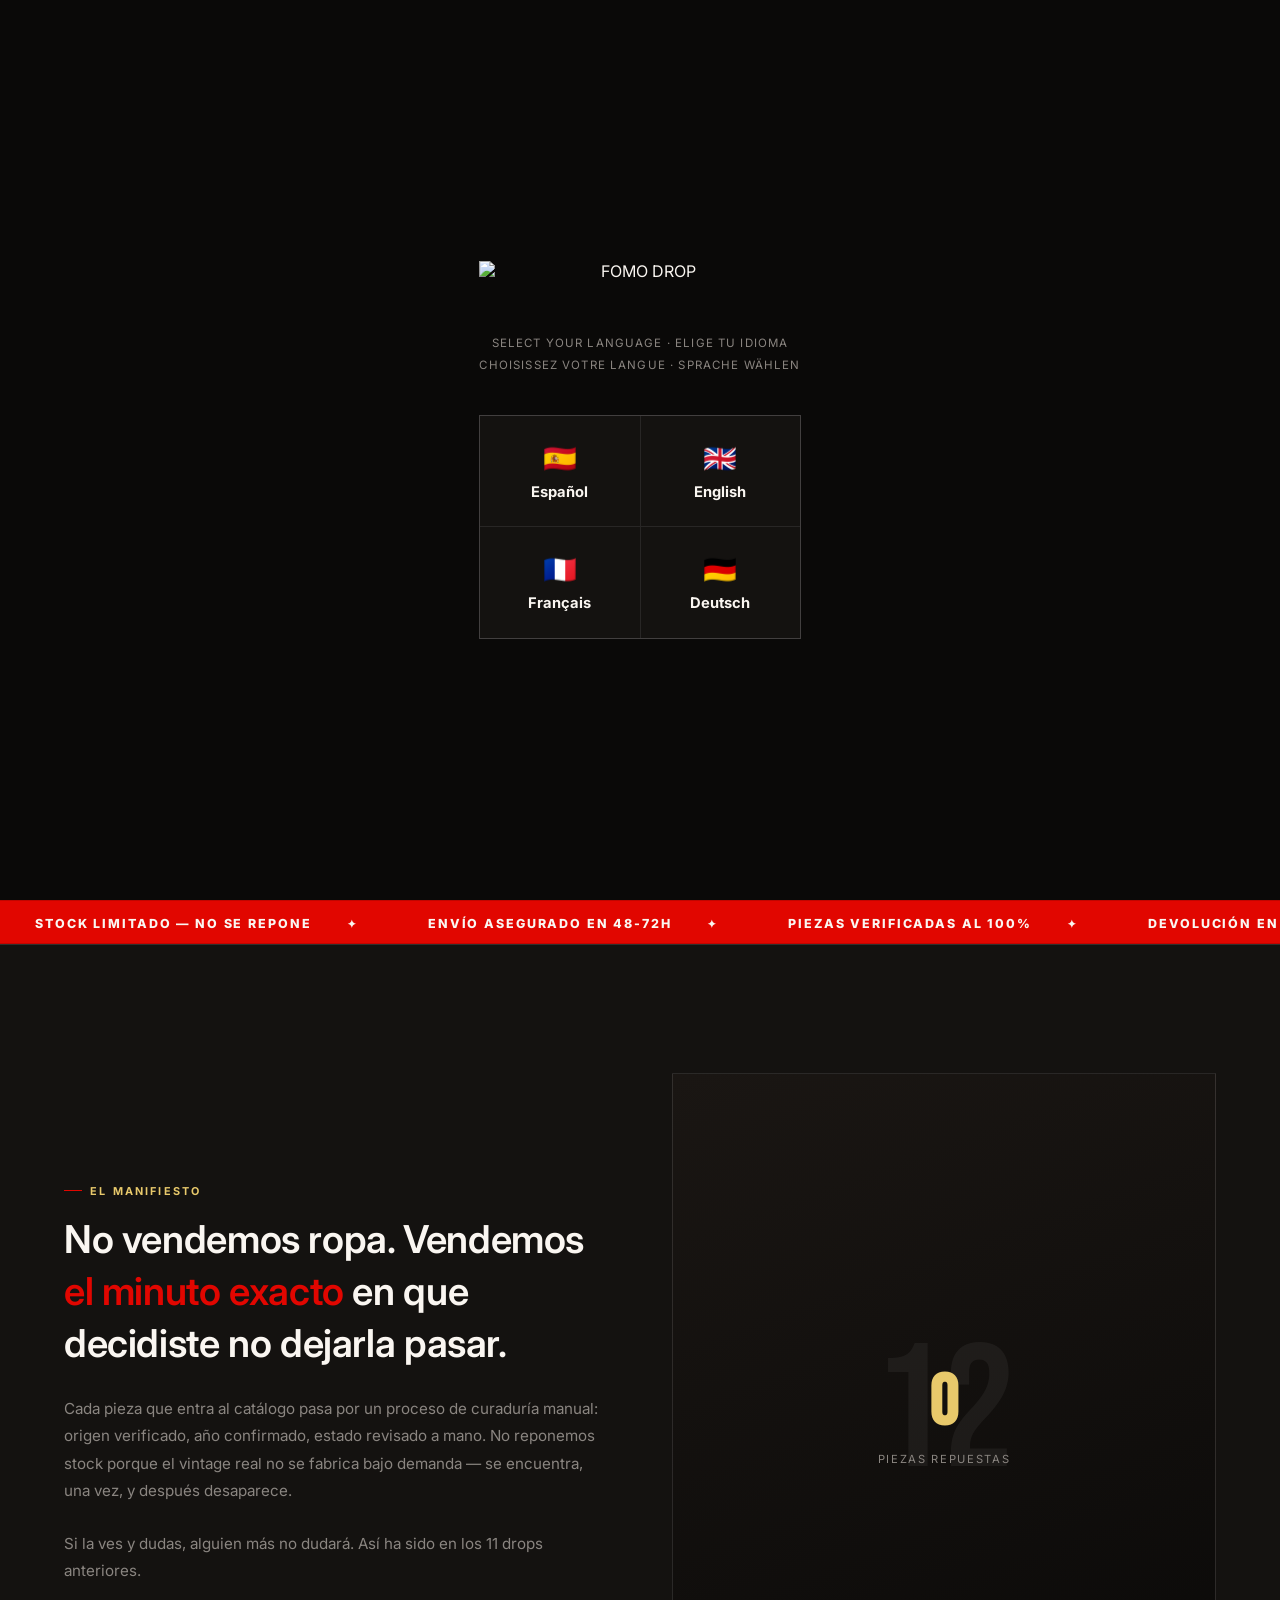
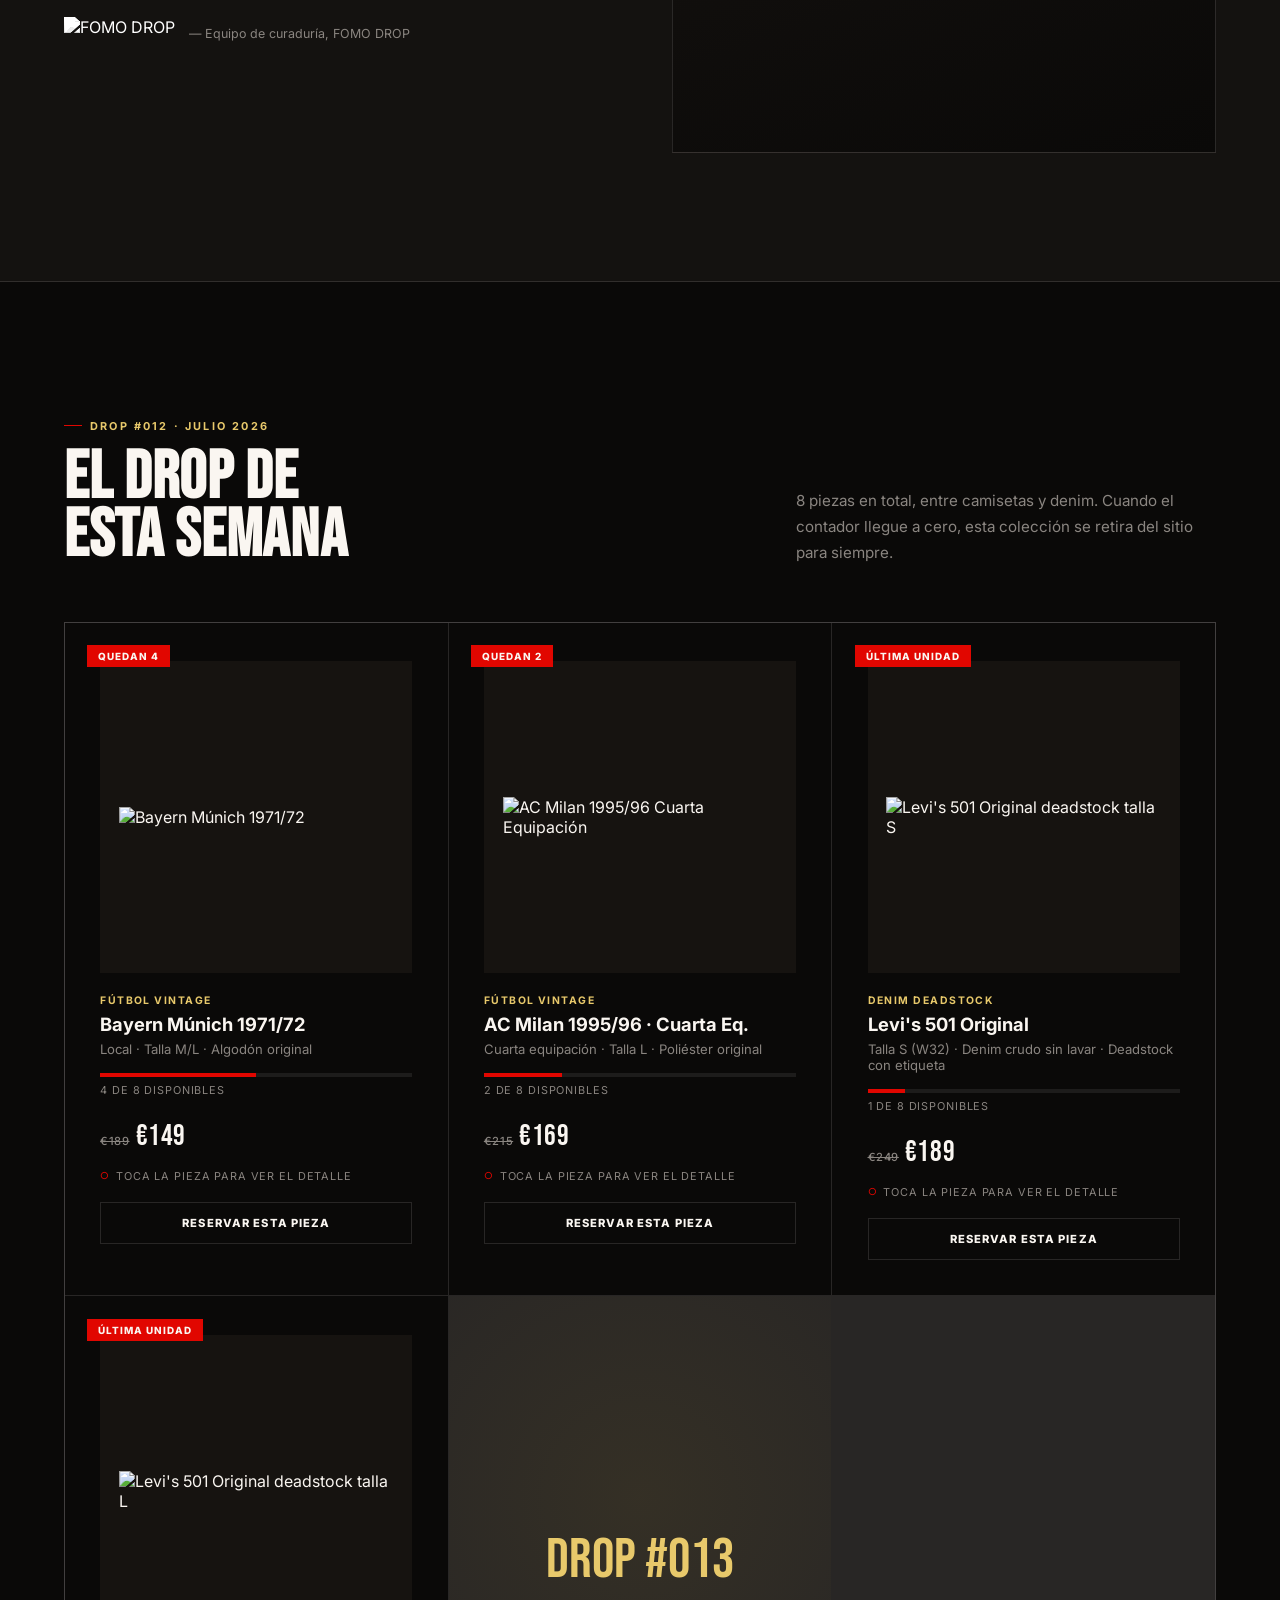
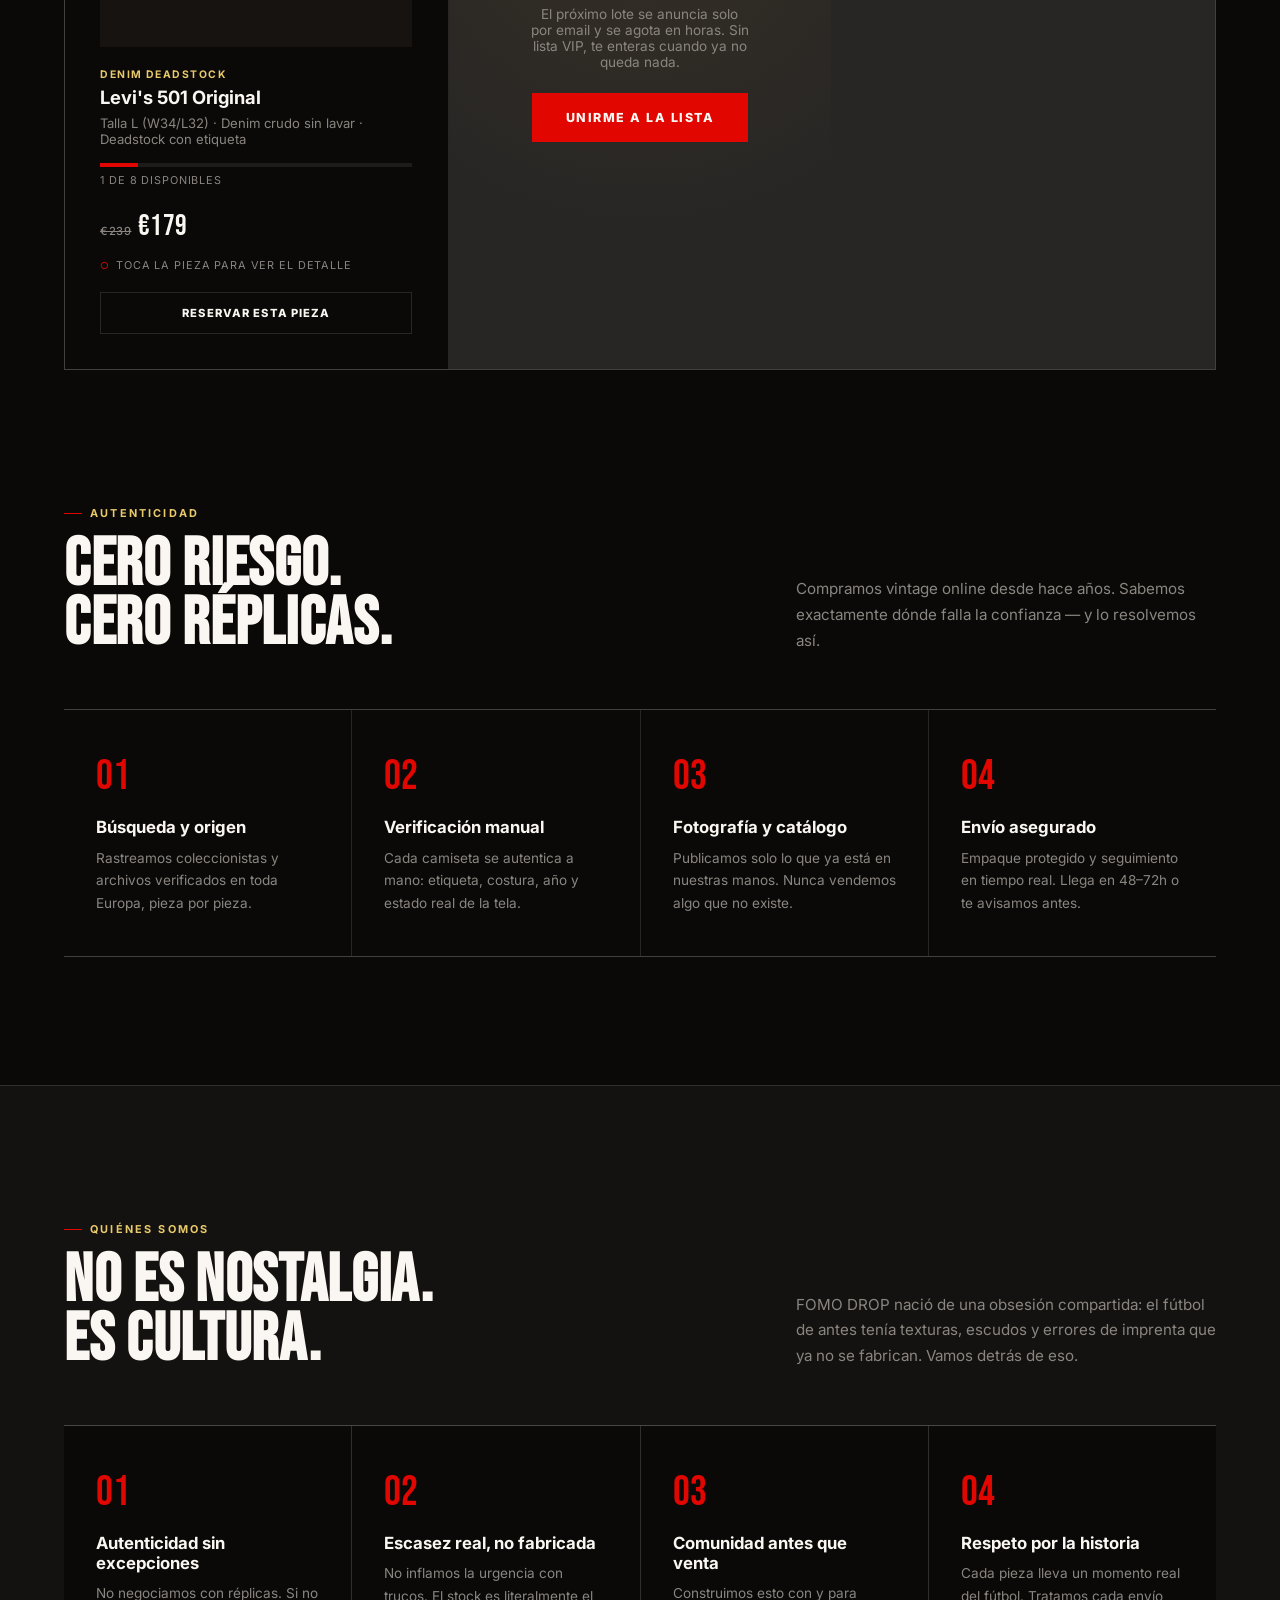
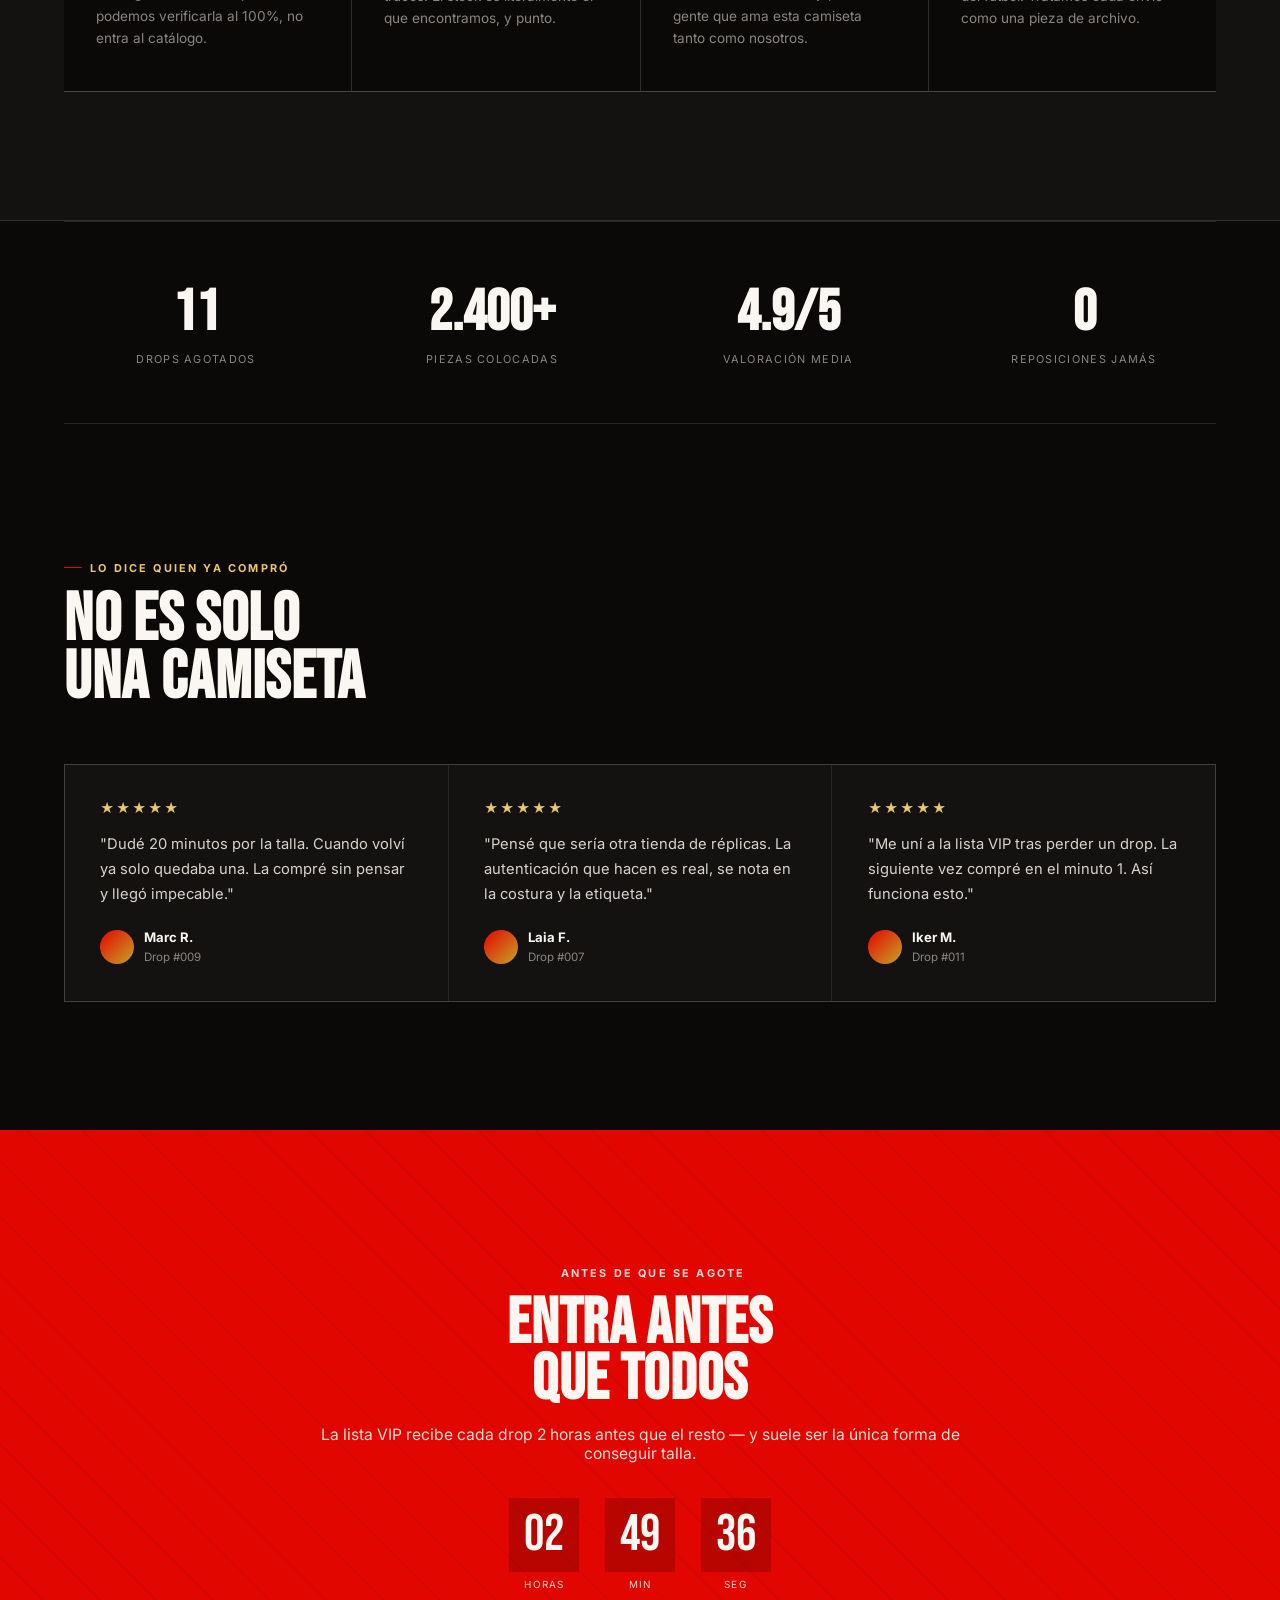
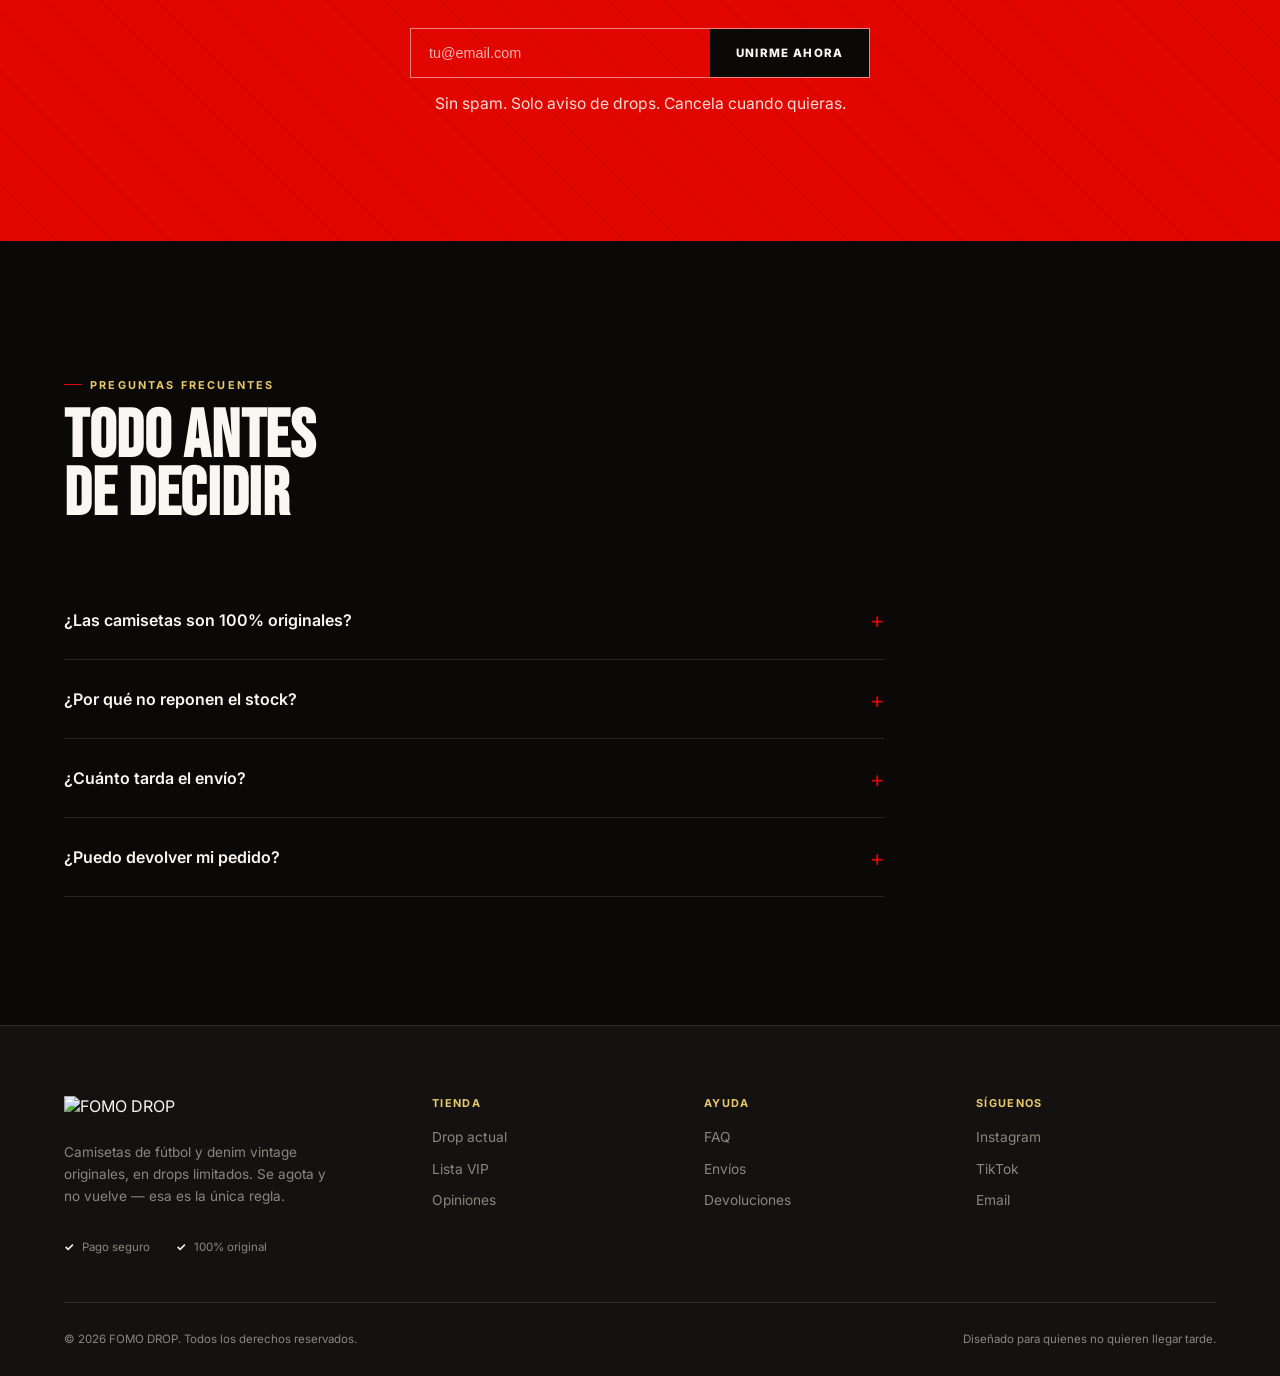
==== index.html @ 10d1a530 "Add files via upload" ====
<!DOCTYPE html>
<html lang="es">
<head>
<meta charset="UTF-8">
<meta name="viewport" content="width=device-width, initial-scale=1.0">
<title>FOMO DROP — Vintage Auténtico. Stock Limitado.</title>
<meta name="description" content="Camisetas de fútbol y denim vintage originales. Drops limitados, autenticidad verificada. Cuando se agota, no vuelve.">
<meta property="og:title" content="FOMO DROP — Vintage Auténtico">
<meta property="og:description" content="Drops limitados de camisetas vintage originales. Se agota y no vuelve.">
<meta property="og:image" content="img/fomo-promo.jpg">
<link rel="icon" href="img/logo.png" type="image/png">
<style>
@import url('https://fonts.googleapis.com/css2?family=Bebas+Neue&family=Inter:wght@400;500;600;700;800;900&display=swap');

:root{
  --black:#0a0908;
  --black-2:#141210;
  --white:#faf6f1;
  --red:#e10600;
  --red-dark:#a10400;
  --gold:#c9a227;
  --gold-soft:#e8c96b;
  --grey:#8a8580;
  --line:rgba(250,246,241,0.12);
  --ease:cubic-bezier(.16,1,.3,1);
}
*,*::before,*::after{margin:0;padding:0;box-sizing:border-box;}
html{scroll-behavior:smooth;}
body{
  font-family:'Inter',-apple-system,BlinkMacSystemFont,sans-serif;
  background:var(--black);
  color:var(--white);
  overflow-x:hidden;
  -webkit-font-smoothing:antialiased;
  cursor:none;
}
img{display:block;max-width:100%;height:auto;}
a{color:inherit;text-decoration:none;}
button{font-family:inherit;cursor:none;}
.h-display{font-family:'Bebas Neue',Inter,sans-serif;letter-spacing:0.01em;line-height:0.88;text-transform:uppercase;}
::selection{background:var(--red);color:var(--white);}

/* grain overlay */
.grain{position:fixed;inset:0;z-index:9998;pointer-events:none;opacity:0.05;mix-blend-mode:overlay;
  background-image:url("data:image/svg+xml,%3Csvg xmlns='http://www.w3.org/2000/svg' width='120' height='120'%3E%3Cfilter id='n'%3E%3CfeTurbulence type='fractalNoise' baseFrequency='0.9' numOctaves='2' stitchTiles='stitch'/%3E%3C/filter%3E%3Crect width='100%25' height='100%25' filter='url(%23n)'/%3E%3C/svg%3E");
}

/* custom cursor */
.cursor{position:fixed;top:0;left:0;width:10px;height:10px;background:var(--red);border-radius:50%;pointer-events:none;z-index:9999;transform:translate(-50%,-50%);transition:width .2s var(--ease),height .2s var(--ease),background .2s;}
.cursor-ring{position:fixed;top:0;left:0;width:34px;height:34px;border:1px solid var(--red);border-radius:50%;pointer-events:none;z-index:9999;transform:translate(-50%,-50%);transition:width .25s var(--ease),height .25s var(--ease),transform .12s linear,opacity .2s;}
@media(hover:none){ .cursor,.cursor-ring{display:none;} body,button{cursor:auto;} }

/* progress bar */
.progress{position:fixed;top:0;left:0;height:2px;background:var(--red);z-index:200;width:0%;}

/* preloader */
.preloader{position:fixed;inset:0;background:var(--black);z-index:10000;display:flex;align-items:center;justify-content:center;transition:opacity .6s var(--ease),visibility .6s;}
.preloader.hide{opacity:0;visibility:hidden;}
.preloader__mark{font-family:'Bebas Neue';font-size:15vw;color:var(--white);letter-spacing:0.02em;position:relative;overflow:hidden;}
.preloader__mark::after{content:'';position:absolute;inset:0;background:var(--red);transform-origin:left;animation:wipe 1.1s var(--ease) forwards;}
@keyframes wipe{0%{transform:scaleX(1);}100%{transform:scaleX(0);}}

/* nav */
.nav{position:fixed;top:0;left:0;right:0;z-index:150;padding:18px 5vw;display:flex;align-items:center;justify-content:space-between;transition:background .3s,padding .3s,backdrop-filter .3s;}
.nav.scrolled{background:rgba(10,9,8,0.7);backdrop-filter:blur(14px) saturate(140%);-webkit-backdrop-filter:blur(14px) saturate(140%);padding:12px 5vw;border-bottom:1px solid var(--line);}
.nav__logo{display:flex;align-items:center;gap:10px;font-weight:800;letter-spacing:0.02em;}
.nav__logo img{height:30px;width:auto;}
.nav__links{display:flex;gap:2.2rem;list-style:none;}
.nav__links>li{position:relative;}
.nav__links a,.nav__trigger{font-size:0.72rem;font-weight:600;text-transform:uppercase;letter-spacing:0.12em;color:var(--grey);position:relative;padding-bottom:4px;transition:color .25s;background:none;border:none;display:inline-flex;align-items:center;gap:6px;}
.nav__links a::after{content:'';position:absolute;left:0;bottom:0;width:0;height:1px;background:var(--red);transition:width .3s var(--ease);}
.nav__links a:hover,.nav__trigger:hover{color:var(--white);}
.nav__links a:hover::after{width:100%;}
.nav__cta{border:1px solid var(--white);padding:9px 20px;font-size:0.68rem;font-weight:700;text-transform:uppercase;letter-spacing:0.1em;transition:background .25s,color .25s,border-color .25s;}
.nav__cta:hover{background:var(--red);border-color:var(--red);color:var(--white);}
.nav__burger{display:none;}
@media(max-width:860px){.nav__links{display:none;} .nav__burger{display:block;background:none;border:none;color:var(--white);font-size:1.4rem;line-height:1;}}

/* dropdown */
.caret{font-size:0.55rem;transition:transform .25s var(--ease);display:inline-block;}
.nav__links>li:hover .caret,.nav__links>li.open .caret{transform:rotate(180deg);}
.dropdown{position:absolute;top:calc(100% + 14px);left:50%;transform:translateX(-50%) translateY(6px);min-width:236px;background:rgba(15,13,11,0.98);backdrop-filter:blur(16px) saturate(140%);-webkit-backdrop-filter:blur(16px) saturate(140%);border:1px solid var(--line);padding:10px;opacity:0;visibility:hidden;pointer-events:none;transition:opacity .25s var(--ease),transform .25s var(--ease),visibility .25s;z-index:160;}
.nav__links>li:hover .dropdown,.nav__links>li.open .dropdown{opacity:1;visibility:visible;transform:translateX(-50%) translateY(0);pointer-events:auto;}
.dropdown a{display:flex;align-items:center;gap:10px;padding:11px 12px;font-size:0.8rem;font-weight:500;text-transform:none;letter-spacing:0.01em;color:var(--grey);border-radius:2px;}
.dropdown a::after{display:none;}
.dropdown a:hover{background:rgba(255,255,255,0.05);color:var(--white);}
.dropdown a svg{flex-shrink:0;opacity:0.85;}
.dropdown__meta{font-size:0.68rem;color:var(--grey);opacity:0.6;display:block;margin-top:1px;font-weight:400;}

/* mobile menu */
.mobile-menu{position:fixed;inset:0;background:var(--black);z-index:200;transform:translateX(100%);transition:transform .45s var(--ease);display:flex;flex-direction:column;padding:20px 6vw 40px;overflow-y:auto;}
.mobile-menu.open{transform:translateX(0);}
.mobile-menu__top{display:flex;align-items:center;justify-content:space-between;}
.mobile-menu__top img{height:28px;}
.mobile-close{background:none;border:none;color:var(--white);font-size:1.6rem;line-height:1;}
.mobile-menu__links{margin-top:2.5rem;display:flex;flex-direction:column;}
.mobile-link{padding:1.1rem 0;border-bottom:1px solid var(--line);font-size:1rem;font-weight:600;text-transform:uppercase;letter-spacing:0.04em;display:flex;justify-content:space-between;align-items:center;color:var(--white);background:none;border-left:none;border-right:none;border-top:none;width:100%;text-align:left;}
.mobile-acc .mobile-sub{max-height:0;overflow:hidden;transition:max-height .35s var(--ease);}
.mobile-acc.open .mobile-sub{max-height:320px;}
.mobile-acc.open .mobile-link .caret{transform:rotate(180deg);}
.mobile-sub a{display:flex;align-items:center;gap:10px;padding:0.8rem 0 0.8rem 0.4rem;font-size:0.88rem;color:var(--grey);text-transform:none;font-weight:500;}
.mobile-sub a:hover{color:var(--white);}
.mobile-menu__cta{margin-top:2rem;}
@media(min-width:861px){.mobile-menu,.mobile-close{display:none !important;}}

/* marquee */
.marquee{background:var(--red);color:var(--white);overflow:hidden;white-space:nowrap;padding:11px 0;position:relative;z-index:30;border-top:1px solid rgba(0,0,0,.15);border-bottom:1px solid rgba(0,0,0,.15);}
.marquee__track{display:inline-flex;animation:scroll 26s linear infinite;}
.marquee__track span{font-size:0.78rem;font-weight:800;text-transform:uppercase;letter-spacing:0.15em;padding:0 2.2rem;display:inline-flex;align-items:center;gap:2.2rem;}
.marquee__track span::after{content:'✦';font-size:0.7rem;}
@keyframes scroll{0%{transform:translateX(0);}100%{transform:translateX(-50%);}}

/* hero */
.hero{position:relative;min-height:100vh;min-height:100dvh;display:flex;flex-direction:column;justify-content:center;padding:0 5vw;background:
  radial-gradient(ellipse 80% 60% at 50% 20%, rgba(225,6,0,0.18), transparent 60%),
  linear-gradient(180deg,#0a0908 0%,#0f0d0b 100%);
  overflow:hidden;}
.hero__eyebrow{display:flex;align-items:center;gap:10px;font-size:0.72rem;font-weight:700;letter-spacing:0.2em;text-transform:uppercase;color:var(--gold-soft);margin-top:110px;}
.hero__eyebrow .dot{width:7px;height:7px;border-radius:50%;background:var(--red);animation:pulse 1.6s infinite;}
@keyframes pulse{0%,100%{opacity:1;transform:scale(1);}50%{opacity:.4;transform:scale(1.4);}}
.hero__title{font-size:clamp(52px,10.5vw,168px);margin-top:1.2rem;}
.hero__title .line2{color:var(--red);}
.hero__sub{max-width:560px;margin-top:1.6rem;font-size:clamp(0.95rem,1.4vw,1.15rem);color:var(--grey);line-height:1.6;}
.hero__actions{display:flex;flex-wrap:wrap;gap:1rem;margin-top:2.5rem;align-items:center;}
.btn{position:relative;display:inline-flex;align-items:center;gap:10px;padding:17px 34px;font-size:0.78rem;font-weight:800;text-transform:uppercase;letter-spacing:0.12em;border:none;overflow:hidden;isolation:isolate;}
.btn-primary{background:var(--red);color:var(--white);}
.btn-primary::before{content:'';position:absolute;inset:0;background:var(--white);transform:translateY(101%);transition:transform .35s var(--ease);z-index:-1;}
.btn-primary:hover{color:var(--black);}
.btn-primary:hover::before{transform:translateY(0);}
.btn-ghost{border:1px solid var(--line);color:var(--white);background:transparent;transition:border-color .25s,background .25s;}
.btn-ghost:hover{border-color:var(--white);background:rgba(255,255,255,0.04);}

.hero__stock{margin-top:3rem;display:flex;gap:2.5rem;flex-wrap:wrap;}
.stock__item{border-left:2px solid var(--red);padding-left:14px;}
.stock__num{font-family:'Bebas Neue';font-size:2.1rem;line-height:1;}
.stock__label{font-size:0.68rem;color:var(--grey);text-transform:uppercase;letter-spacing:0.1em;margin-top:4px;}

.hero__jersey{position:absolute;right:-4vw;top:50%;transform:translateY(-50%) rotate(6deg);width:min(38vw,520px);opacity:0.94;filter:drop-shadow(0 40px 60px rgba(0,0,0,.6));}
@media(max-width:900px){.hero__jersey{display:none;}}
.scroll-cue{position:absolute;bottom:28px;left:5vw;display:flex;align-items:center;gap:10px;font-size:0.68rem;text-transform:uppercase;letter-spacing:0.15em;color:var(--grey);}
.scroll-cue__line{width:1px;height:34px;background:linear-gradient(var(--red),transparent);animation:cue 1.8s infinite;}
@keyframes cue{0%{opacity:0;}50%{opacity:1;}100%{opacity:0;}}

/* section shell */
section{position:relative;padding:clamp(70px,10vw,140px) 5vw;}
.section-head{display:flex;justify-content:space-between;align-items:flex-end;flex-wrap:wrap;gap:1.5rem;margin-bottom:3.5rem;}
.eyebrow-tag{display:inline-flex;align-items:center;gap:8px;font-size:0.68rem;font-weight:700;letter-spacing:0.2em;text-transform:uppercase;color:var(--gold-soft);margin-bottom:1rem;}
.eyebrow-tag::before{content:'';width:18px;height:1px;background:var(--red);}
.section-title{font-size:clamp(34px,5.2vw,68px);}
.section-desc{max-width:420px;color:var(--grey);font-size:0.95rem;line-height:1.7;}

.reveal{opacity:0;transform:translateY(36px);transition:opacity .8s var(--ease),transform .8s var(--ease);}
.reveal.in{opacity:1;transform:translateY(0);}

/* manifesto */
.manifesto{background:var(--black-2);border-top:1px solid var(--line);border-bottom:1px solid var(--line);}
.manifesto__grid{display:grid;grid-template-columns:1fr 1fr;gap:5vw;align-items:center;}
.manifesto__quote{font-size:clamp(24px,3vw,40px);font-weight:600;line-height:1.35;letter-spacing:-0.01em;}
.manifesto__quote em{color:var(--red);font-style:normal;}
.manifesto__body{color:var(--grey);margin-top:1.6rem;line-height:1.8;font-size:0.95rem;}
.manifesto__signature{margin-top:2rem;display:flex;align-items:center;gap:14px;}
.manifesto__signature img{height:34px;filter:grayscale(1) brightness(1.6);}
.manifesto__panel{position:relative;aspect-ratio:4/5;background:linear-gradient(160deg,#1a1613,#0a0908);border:1px solid var(--line);display:flex;align-items:center;justify-content:center;overflow:hidden;}
.manifesto__panel .num{font-family:'Bebas Neue';font-size:11rem;color:rgba(255,255,255,.05);position:absolute;}
.manifesto__panel .stat{position:relative;text-align:center;}
.manifesto__panel .stat b{font-family:'Bebas Neue';font-size:4.5rem;display:block;color:var(--gold-soft);}
.manifesto__panel .stat span{font-size:0.7rem;letter-spacing:0.15em;text-transform:uppercase;color:var(--grey);}
@media(max-width:860px){.manifesto__grid{grid-template-columns:1fr;} .manifesto__panel{order:-1;}}

/* drop / products */
.drop-grid{display:grid;grid-template-columns:repeat(auto-fit,minmax(300px,1fr));gap:1px;background:var(--line);border:1px solid var(--line);}
.card{background:var(--black);padding:2.4rem 2.2rem 2.2rem;position:relative;overflow:hidden;}
.card__badge{position:absolute;top:1.4rem;left:1.4rem;background:var(--red);color:var(--white);font-size:0.62rem;font-weight:800;text-transform:uppercase;letter-spacing:0.1em;padding:5px 11px;z-index:2;}
.card__cat{display:block;margin-top:1.3rem;font-size:0.65rem;font-weight:700;text-transform:uppercase;letter-spacing:0.14em;color:var(--gold-soft);}
.card__img-wrap{aspect-ratio:1/1;overflow:hidden;background:#161310;display:flex;align-items:center;justify-content:center;position:relative;}
.card__img-wrap img{width:88%;transition:transform .6s var(--ease);}
.card:hover .card__img-wrap img{transform:scale(1.08) rotate(-1deg);}
.card__name{font-size:1.15rem;font-weight:700;margin-top:0.35rem;}
.card__meta{color:var(--grey);font-size:0.82rem;margin-top:0.4rem;}
.card__row{display:flex;justify-content:space-between;align-items:center;margin-top:1.4rem;}
.card__price{font-family:'Bebas Neue';font-size:1.8rem;letter-spacing:0.02em;}
.card__price small{font-family:'Inter';font-size:0.7rem;color:var(--grey);text-decoration:line-through;margin-right:6px;font-weight:500;}
.card__stockbar{margin-top:1rem;}
.card__stockbar .track{height:4px;background:rgba(255,255,255,.08);position:relative;overflow:hidden;}
.card__stockbar .fill{position:absolute;left:0;top:0;bottom:0;background:var(--red);}
.card__stockbar .lbl{font-size:0.68rem;color:var(--grey);margin-top:6px;text-transform:uppercase;letter-spacing:0.08em;}
.card__cta{margin-top:1.2rem;width:100%;padding:13px;background:transparent;border:1px solid var(--line);color:var(--white);font-size:0.7rem;font-weight:800;text-transform:uppercase;letter-spacing:0.1em;transition:.25s;text-align:center;display:block;}
.card:hover .card__cta{background:var(--white);color:var(--black);border-color:var(--white);}
.card--shop{cursor:pointer;}
.card__hint{margin-top:0.9rem;font-size:0.68rem;color:var(--grey);text-transform:uppercase;letter-spacing:0.08em;display:flex;align-items:center;gap:6px;}
.card__hint::before{content:'○';color:var(--red);font-size:0.6rem;}

/* modal */
.modal-overlay{position:fixed;inset:0;background:rgba(10,9,8,0.86);backdrop-filter:blur(8px);-webkit-backdrop-filter:blur(8px);z-index:300;display:flex;align-items:center;justify-content:center;padding:5vw;opacity:0;visibility:hidden;transition:opacity .3s var(--ease),visibility .3s;}
.modal-overlay.open{opacity:1;visibility:visible;}
.modal{background:var(--black-2);border:1px solid var(--line);max-width:800px;width:100%;max-height:88vh;overflow-y:auto;display:grid;grid-template-columns:1fr 1.1fr;position:relative;transform:translateY(24px);transition:transform .4s var(--ease);}
.modal-overlay.open .modal{transform:translateY(0);}
@media(max-width:700px){.modal{grid-template-columns:1fr;}}
.modal__img{background:#161310;display:flex;align-items:center;justify-content:center;padding:2.4rem;}
.modal__img img{width:100%;max-width:300px;}
.modal__body{padding:2.6rem 2.4rem;position:relative;}
.modal__close{position:absolute;top:14px;right:14px;background:none;border:none;color:var(--white);font-size:1.5rem;line-height:1;z-index:2;width:38px;height:38px;display:flex;align-items:center;justify-content:center;}
.modal__close:hover{color:var(--red);}
.modal__name{font-size:1.7rem;font-weight:700;margin-top:0.5rem;line-height:1.15;}
.modal__size{margin-top:1rem;font-size:0.84rem;color:var(--grey);}
.modal__size b{color:var(--white);font-weight:600;}
.modal__desc{margin-top:1.2rem;color:var(--grey);font-size:0.9rem;line-height:1.75;}
.modal__price{margin-top:1.6rem;font-family:'Bebas Neue';font-size:2.4rem;letter-spacing:0.02em;}
.modal__price small{font-family:'Inter';font-size:0.8rem;color:var(--grey);text-decoration:line-through;margin-right:8px;font-weight:500;}
.modal__stock{margin-top:0.6rem;font-size:0.74rem;color:var(--red);text-transform:uppercase;letter-spacing:0.08em;font-weight:700;}
.modal__cta{margin-top:1.8rem;width:100%;justify-content:center;}
.card--next{display:flex;flex-direction:column;align-items:center;justify-content:center;text-align:center;background:radial-gradient(circle at 50% 30%,rgba(201,162,39,0.08),transparent 65%);}
.card--next .lock{font-family:'Bebas Neue';font-size:3.5rem;color:var(--gold-soft);}
.card--next p{color:var(--grey);font-size:0.85rem;margin-top:0.8rem;max-width:220px;}

/* process */
.process{display:grid;grid-template-columns:repeat(4,1fr);gap:1px;background:var(--line);border-top:1px solid var(--line);border-bottom:1px solid var(--line);}
@media(max-width:900px){.process{grid-template-columns:repeat(2,1fr);}}
.process__step{background:var(--black);padding:2.6rem 2rem;}
.process__step .idx{font-family:'Bebas Neue';font-size:2.6rem;color:var(--red);}
.process__step h4{margin-top:1rem;font-size:1.05rem;font-weight:700;}
.process__step p{margin-top:0.6rem;color:var(--grey);font-size:0.85rem;line-height:1.65;}

/* stats + social proof */
.stats{display:grid;grid-template-columns:repeat(4,1fr);gap:2rem;text-align:center;padding:3.5rem 0;}
@media(max-width:760px){.stats{grid-template-columns:repeat(2,1fr);}}
.stats b{font-family:'Bebas Neue';font-size:clamp(2.4rem,4.5vw,4rem);color:var(--white);display:block;}
.stats span{font-size:0.68rem;color:var(--grey);text-transform:uppercase;letter-spacing:0.12em;}

.reviews{display:grid;grid-template-columns:repeat(3,1fr);gap:1px;background:var(--line);border:1px solid var(--line);}
@media(max-width:860px){.reviews{grid-template-columns:1fr;}}
.review{background:var(--black-2);padding:2.2rem;}
.review__stars{color:var(--gold-soft);font-size:0.85rem;letter-spacing:2px;}
.review p{margin-top:1rem;font-size:0.92rem;line-height:1.7;color:#d8d3cc;}
.review__who{display:flex;align-items:center;gap:10px;margin-top:1.4rem;}
.review__avatar{width:34px;height:34px;border-radius:50%;background:linear-gradient(135deg,var(--red),var(--gold));}
.review__who b{font-size:0.82rem;display:block;}
.review__who span{font-size:0.72rem;color:var(--grey);}

/* vip / newsletter */
.vip{background:var(--red);color:var(--white);text-align:center;overflow:hidden;position:relative;}
.vip::before{content:'';position:absolute;inset:0;background:repeating-linear-gradient(45deg,rgba(0,0,0,0.05) 0 2px,transparent 2px 40px);}
.vip__inner{position:relative;max-width:640px;margin:0 auto;}
.vip .section-title{font-size:clamp(32px,5.5vw,64px);}
.vip p{margin-top:1rem;opacity:0.9;font-size:0.98rem;}
.vip__form{display:flex;gap:0;max-width:460px;margin:2.4rem auto 0;border:1.5px solid rgba(255,255,255,.5);}
.vip__form input{flex:1;background:transparent;border:none;padding:16px 18px;color:var(--white);font-size:0.9rem;}
.vip__form input::placeholder{color:rgba(255,255,255,.7);}
.vip__form button{padding:16px 26px;background:var(--black);color:var(--white);border:none;font-weight:800;font-size:0.72rem;text-transform:uppercase;letter-spacing:0.1em;white-space:nowrap;}
.vip__fine{margin-top:1rem;font-size:0.72rem;opacity:0.75;}

/* countdown */
.countdown{display:flex;gap:1.6rem;justify-content:center;margin-top:2.2rem;}
.countdown .b{text-align:center;}
.countdown .n{font-family:'Bebas Neue';font-size:clamp(2.2rem,4vw,3.2rem);background:rgba(0,0,0,0.18);padding:0.4rem 0.9rem;min-width:70px;display:inline-block;}
.countdown .l{display:block;font-size:0.62rem;letter-spacing:0.12em;text-transform:uppercase;margin-top:6px;opacity:0.85;}

/* faq */
.faq{max-width:820px;}
.faq-item{border-bottom:1px solid var(--line);}
.faq-q{width:100%;text-align:left;background:none;border:none;color:var(--white);padding:1.6rem 0;display:flex;justify-content:space-between;align-items:center;font-size:1rem;font-weight:600;}
.faq-q .plus{font-size:1.4rem;color:var(--red);transition:transform .3s var(--ease);font-weight:400;}
.faq-item.open .plus{transform:rotate(45deg);}
.faq-a{max-height:0;overflow:hidden;transition:max-height .4s var(--ease);}
.faq-a p{padding-bottom:1.6rem;color:var(--grey);font-size:0.9rem;line-height:1.7;max-width:640px;}

/* footer */
footer{background:var(--black-2);border-top:1px solid var(--line);padding:70px 5vw 30px;}
.footer__top{display:grid;grid-template-columns:1.4fr 1fr 1fr 1fr;gap:2rem;padding-bottom:3rem;border-bottom:1px solid var(--line);}
@media(max-width:760px){.footer__top{grid-template-columns:1fr 1fr;}}
.footer__brand img{height:30px;margin-bottom:1rem;}
.footer__brand p{color:var(--grey);font-size:0.85rem;max-width:280px;line-height:1.6;}
.footer h5{font-size:0.68rem;text-transform:uppercase;letter-spacing:0.12em;color:var(--gold-soft);margin-bottom:1rem;}
.footer ul{list-style:none;display:flex;flex-direction:column;gap:0.7rem;}
.footer ul a{color:var(--grey);font-size:0.86rem;transition:color .2s;}
.footer ul a:hover{color:var(--white);}
.footer__badges{display:flex;gap:1.6rem;flex-wrap:wrap;margin-top:2rem;}
.badge{display:flex;align-items:center;gap:8px;font-size:0.72rem;color:var(--grey);}
.badge b{color:var(--white);}
.footer__bottom{display:flex;justify-content:space-between;flex-wrap:wrap;gap:1rem;padding-top:1.8rem;font-size:0.72rem;color:var(--grey);}

@media(max-width:600px){
  .hero__eyebrow{margin-top:90px;}
  .btn{padding:15px 24px;}
}

/* language gate */
.lang-gate{position:fixed;inset:0;background:var(--black);z-index:10001;display:flex;align-items:center;justify-content:center;opacity:0;visibility:hidden;transition:opacity .5s var(--ease),visibility .5s;}
.lang-gate.open{opacity:1;visibility:visible;}
.lang-gate__inner{text-align:center;padding:5vw;}
.lang-gate__logo{height:46px;margin:0 auto 1.6rem;}
.lang-gate__label{font-size:0.72rem;letter-spacing:0.1em;color:var(--grey);text-transform:uppercase;max-width:460px;margin:0 auto;line-height:1.9;}
.lang-gate__grid{display:grid;grid-template-columns:repeat(2,1fr);gap:1px;background:var(--line);border:1px solid var(--line);margin-top:2.4rem;max-width:420px;}
.lang-gate__btn{background:var(--black-2);border:none;color:var(--white);padding:1.6rem 1rem;font-size:0.92rem;font-weight:700;display:flex;flex-direction:column;align-items:center;gap:8px;transition:background .25s,transform .25s;}
.lang-gate__btn:hover{background:var(--red);}
.lang-gate__btn .flag{font-size:1.7rem;}
@media(max-width:500px){.lang-gate__grid{max-width:280px;}}

/* nav language switcher */
.lang-pill{display:flex;align-items:center;gap:5px;}
.dropdown button.lang-opt{display:flex;align-items:center;gap:10px;width:100%;padding:11px 12px;font-size:0.8rem;font-weight:500;color:var(--grey);background:none;border:none;text-align:left;border-radius:2px;}
.dropdown button.lang-opt:hover,.dropdown button.lang-opt.active{background:rgba(255,255,255,0.05);color:var(--white);}
.mobile-lang{display:flex;gap:1px;background:var(--line);border:1px solid var(--line);margin-top:2rem;}
.mobile-lang button{flex:1;background:var(--black-2);border:none;color:var(--grey);padding:0.9rem 0;font-size:0.78rem;font-weight:700;}
.mobile-lang button.active{background:var(--red);color:var(--white);}
</style>
</head>
<body>

<div class="grain"></div>
<div class="cursor" id="cursor"></div>
<div class="cursor-ring" id="cursorRing"></div>
<div class="progress" id="progress"></div>

<div class="preloader" id="preloader">
  <div class="preloader__mark">FD</div>
</div>

<!-- LANGUAGE GATE -->
<div class="lang-gate" id="langGate">
  <div class="lang-gate__inner">
    <img src="img/logo.png" alt="FOMO DROP" class="lang-gate__logo">
    <p class="lang-gate__label">Select your language · Elige tu idioma<br>Choisissez votre langue · Sprache wählen</p>
    <div class="lang-gate__grid">
      <button class="lang-gate__btn" data-lang="es"><span class="flag">🇪🇸</span>Español</button>
      <button class="lang-gate__btn" data-lang="en"><span class="flag">🇬🇧</span>English</button>
      <button class="lang-gate__btn" data-lang="fr"><span class="flag">🇫🇷</span>Français</button>
      <button class="lang-gate__btn" data-lang="de"><span class="flag">🇩🇪</span>Deutsch</button>
    </div>
  </div>
</div>

<!-- NAV -->
<nav class="nav" id="nav">
  <a href="#" class="nav__logo"><img src="img/logo.png" alt="FOMO DROP"></a>
  <ul class="nav__links">
    <li>
      <button class="nav__trigger" data-i18n="nav_producto">Producto <span class="caret">▾</span></button>
      <div class="dropdown">
        <a href="#drop"><span data-i18n="nav_producto_actual">Drop actual</span><span class="dropdown__meta" data-i18n="nav_producto_actual_meta">Lo que hay disponible ahora</span></a>
        <a href="#drop"><span data-i18n="product_bayern_name">Bayern Múnich 1971/72</span><span class="dropdown__meta" data-i18n="nav_producto_bayern_meta">Quedan 4 unidades</span></a>
        <a href="#drop"><span data-i18n="nav_producto_milan">AC Milan 1995/96</span><span class="dropdown__meta" data-i18n="nav_producto_milan_meta">Quedan 2 unidades</span></a>
        <a href="#drop"><span data-i18n="nav_producto_jeans">Levi's 501 Deadstock</span><span class="dropdown__meta" data-i18n="nav_producto_jeans_meta">Últimas unidades S y L</span></a>
        <a href="#proceso"><span data-i18n="nav_producto_verify">Cómo verificamos autenticidad</span><span class="dropdown__meta" data-i18n="nav_producto_verify_meta">Nuestro proceso, paso a paso</span></a>
      </div>
    </li>
    <li>
      <button class="nav__trigger" data-i18n="nav_quienes">Quiénes Somos <span class="caret">▾</span></button>
      <div class="dropdown">
        <a href="#manifiesto"><span data-i18n="nav_quienes_manifiesto">Nuestro manifiesto</span><span class="dropdown__meta" data-i18n="nav_quienes_manifiesto_meta">Por qué existimos</span></a>
        <a href="#nosotros"><span data-i18n="nav_quienes_valores">Nuestros valores</span><span class="dropdown__meta" data-i18n="nav_quienes_valores_meta">En lo que creemos</span></a>
      </div>
    </li>
    <li>
      <button class="nav__trigger" data-i18n="nav_rrss">RRSS <span class="caret">▾</span></button>
      <div class="dropdown">
        <a href="https://instagram.com/fomodrop" target="_blank" rel="noopener">
          <svg width="17" height="17" viewBox="0 0 24 24" fill="none" stroke="currentColor" stroke-width="1.8"><rect x="3" y="3" width="18" height="18" rx="5"/><circle cx="12" cy="12" r="4"/><circle cx="17.2" cy="6.8" r="1"/></svg>
          <span>Instagram</span>
        </a>
        <a href="https://tiktok.com/@fomodrop" target="_blank" rel="noopener">
          <svg width="17" height="17" viewBox="0 0 24 24" fill="currentColor"><path d="M16.6 5.2c.9.9 2 1.5 3.4 1.7v3c-1.4-.1-2.7-.5-3.9-1.3v6.6c0 3.3-2.7 6-6 6-1.4 0-2.7-.5-3.7-1.3a6 6 0 0 1 7.6-9.1v3.2a2.9 2.9 0 1 0 2 2.7V2h2.6c.1 1.2.5 2.3 1 3.2z"/></svg>
          <span>TikTok</span>
        </a>
      </div>
    </li>
    <li><a href="#opiniones" data-i18n="nav_opiniones">Opiniones</a></li>
    <li><a href="#faq" data-i18n="nav_faq">FAQ</a></li>
    <li>
      <button class="nav__trigger lang-pill" id="langTrigger">🌐 <span id="langTriggerLabel">ES</span> <span class="caret">▾</span></button>
      <div class="dropdown">
        <button class="lang-opt" data-lang="es">🇪🇸 Español</button>
        <button class="lang-opt" data-lang="en">🇬🇧 English</button>
        <button class="lang-opt" data-lang="fr">🇫🇷 Français</button>
        <button class="lang-opt" data-lang="de">🇩🇪 Deutsch</button>
      </div>
    </li>
  </ul>
  <a href="#vip" class="nav__cta" data-i18n="nav_cta_vip">Lista VIP</a>
  <button class="nav__burger" id="burgerBtn" aria-label="Abrir menú">☰</button>
</nav>

<!-- MOBILE MENU -->
<div class="mobile-menu" id="mobileMenu">
  <div class="mobile-menu__top">
    <img src="img/logo.png" alt="FOMO DROP">
    <button class="mobile-close" id="mobileClose" aria-label="Cerrar menú">✕</button>
  </div>
  <nav class="mobile-menu__links">
    <div class="mobile-acc">
      <button class="mobile-link"><span data-i18n="nav_producto">Producto</span> <span class="caret">▾</span></button>
      <div class="mobile-sub">
        <a href="#drop" data-i18n="nav_producto_actual">Drop actual</a>
        <a href="#drop" data-i18n="product_bayern_name">Bayern Múnich 1971/72</a>
        <a href="#drop" data-i18n="nav_producto_milan">AC Milan 1995/96</a>
        <a href="#drop" data-i18n="nav_producto_jeans">Levi's 501 Deadstock</a>
        <a href="#proceso" data-i18n="nav_producto_verify_short">Autenticidad</a>
      </div>
    </div>
    <div class="mobile-acc">
      <button class="mobile-link"><span data-i18n="nav_quienes">Quiénes Somos</span> <span class="caret">▾</span></button>
      <div class="mobile-sub">
        <a href="#manifiesto" data-i18n="nav_quienes_manifiesto">Nuestro manifiesto</a>
        <a href="#nosotros" data-i18n="nav_quienes_valores">Nuestros valores</a>
      </div>
    </div>
    <div class="mobile-acc">
      <button class="mobile-link"><span data-i18n="nav_rrss">RRSS</span> <span class="caret">▾</span></button>
      <div class="mobile-sub">
        <a href="https://instagram.com/fomodrop" target="_blank" rel="noopener">Instagram</a>
        <a href="https://tiktok.com/@fomodrop" target="_blank" rel="noopener">TikTok</a>
      </div>
    </div>
    <a class="mobile-link" href="#opiniones" data-i18n="nav_opiniones">Opiniones</a>
    <a class="mobile-link" href="#faq" data-i18n="nav_faq">FAQ</a>
  </nav>
  <div class="mobile-lang" id="mobileLang">
    <button data-lang="es">ES</button>
    <button data-lang="en">EN</button>
    <button data-lang="fr">FR</button>
    <button data-lang="de">DE</button>
  </div>
  <a href="#vip" class="btn btn-primary mobile-menu__cta" data-i18n="nav_cta_vip">Lista VIP →</a>
</div>

<!-- HERO -->
<header class="hero">
  <div class="hero__eyebrow"><span class="dot"></span> <span data-i18n="hero_eyebrow">DROP #012 · EN VIVO AHORA</span></div>
  <h1 class="h-display hero__title" data-i18n-html="hero_title">CADA DROP<br>ES <span class="line2">IRREPETIBLE.</span></h1>
  <p class="hero__sub" data-i18n="hero_sub">Camisetas de fútbol y denim vintage originales, verificados pieza por pieza. Cuando un lote se agota, no se repone jamás. No es una promesa de marketing: es la única regla del negocio.</p>
  <div class="hero__actions">
    <a href="#drop" class="btn btn-primary" data-i18n="hero_cta_primary">Ver el drop actual →</a>
    <a href="#vip" class="btn btn-ghost" data-i18n="hero_cta_ghost">Acceso anticipado VIP</a>
  </div>
  <div class="hero__stock">
    <div class="stock__item"><span class="stock__num">8</span><span class="stock__label" data-i18n="hero_stock_pieces">Piezas restantes</span></div>
    <div class="stock__item"><span class="stock__num">03h 42m</span><span class="stock__label" data-i18n="hero_stock_time">Para cerrar el drop</span></div>
    <div class="stock__item"><span class="stock__num">100%</span><span class="stock__label" data-i18n="hero_stock_auth">Autenticidad verificada</span></div>
  </div>
  <img src="img/jersey-bayern.jpg" alt="Camiseta vintage Bayern Múnich" class="hero__jersey">
  <div class="scroll-cue"><span class="scroll-cue__line"></span><span data-i18n="hero_scroll">SCROLL</span></div>
</header>

<!-- MARQUEE -->
<div class="marquee">
  <div class="marquee__track">
    <span data-i18n="marquee_1">STOCK LIMITADO — NO SE REPONE</span><span data-i18n="marquee_2">ENVÍO ASEGURADO EN 48-72H</span><span data-i18n="marquee_3">PIEZAS VERIFICADAS AL 100%</span><span data-i18n="marquee_4">DEVOLUCIÓN EN 14 DÍAS</span>
    <span data-i18n="marquee_1">STOCK LIMITADO — NO SE REPONE</span><span data-i18n="marquee_2">ENVÍO ASEGURADO EN 48-72H</span><span data-i18n="marquee_3">PIEZAS VERIFICADAS AL 100%</span><span data-i18n="marquee_4">DEVOLUCIÓN EN 14 DÍAS</span>
  </div>
</div>

<!-- MANIFESTO -->
<section class="manifesto" id="manifiesto">
  <div class="manifesto__grid">
    <div class="reveal">
      <div class="eyebrow-tag" data-i18n="manifesto_eyebrow">El manifiesto</div>
      <p class="manifesto__quote" data-i18n-html="manifesto_quote">No vendemos ropa. Vendemos <em>el minuto exacto</em> en que decidiste no dejarla pasar.</p>
      <p class="manifesto__body" data-i18n="manifesto_body1">Cada pieza que entra al catálogo pasa por un proceso de curaduría manual: origen verificado, año confirmado, estado revisado a mano. No reponemos stock porque el vintage real no se fabrica bajo demanda — se encuentra, una vez, y después desaparece.</p>
      <p class="manifesto__body" data-i18n="manifesto_body2">Si la ves y dudas, alguien más no dudará. Así ha sido en los 11 drops anteriores.</p>
      <div class="manifesto__signature">
        <img src="img/logo.png" alt="FOMO DROP">
        <span style="font-size:0.78rem;color:var(--grey);" data-i18n="manifesto_signature">— Equipo de curaduría, FOMO DROP</span>
      </div>
    </div>
    <div class="manifesto__panel reveal">
      <span class="num">12</span>
      <div class="stat">
        <b>0</b>
        <span data-i18n="manifesto_panel_label">Piezas repuestas</span>
      </div>
    </div>
  </div>
</section>

<!-- DROP -->
<section id="drop">
  <div class="section-head reveal">
    <div>
      <div class="eyebrow-tag" data-i18n="drop_eyebrow">Drop #012 · Julio 2026</div>
      <h2 class="h-display section-title" data-i18n-html="drop_title">El drop de<br>esta semana</h2>
    </div>
    <p class="section-desc" data-i18n="drop_desc">8 piezas en total, entre camisetas y denim. Cuando el contador llegue a cero, esta colección se retira del sitio para siempre.</p>
  </div>

  <div class="drop-grid reveal">
    <div class="card card--shop"
      data-key="bayern"
      data-cat="Fútbol Vintage"
      data-name="Bayern Múnich 1971/72"
      data-size="Talla M/L"
      data-desc="Camiseta local del Bayern Múnich, temporada 1971/72. Bandas verticales rojo y blanco con el escudo del club bordado en el pecho. Pieza de algodón original de época, corte clásico entallado y costuras de la época sin alterar."
      data-price="€149" data-oldprice="€189"
      data-stock="4 de 8 disponibles"
      data-img="img/jersey-bayern.jpg"
      data-wa="https://wa.me/34612234308?text=Hola%20FOMO%20DROP%21%20Quiero%20reservar%20la%20camiseta%20Bayern%20M%C3%BAnich%201971/72%20%28Talla%20M/L%29%20a%20149%E2%82%AC.%20%C2%BFSigue%20disponible%3F">
      <span class="card__badge" data-i18n="product_bayern_badge">Quedan 4</span>
      <div class="card__img-wrap"><img src="img/jersey-bayern.jpg" alt="Bayern Múnich 1971/72"></div>
      <span class="card__cat" data-i18n="product_bayern_cat">Fútbol Vintage</span>
      <h3 class="card__name" data-i18n="product_bayern_name">Bayern Múnich 1971/72</h3>
      <p class="card__meta" data-i18n="product_bayern_meta">Local · Talla M/L · Algodón original</p>
      <div class="card__stockbar">
        <div class="track"><div class="fill" style="width:50%"></div></div>
        <div class="lbl" data-i18n="product_bayern_stocklbl">4 de 8 disponibles</div>
      </div>
      <div class="card__row">
        <span class="card__price"><small>€189</small>€149</span>
      </div>
      <p class="card__hint" data-i18n="product_hint">Toca la pieza para ver el detalle</p>
      <a class="card__cta" data-i18n="product_reserve" href="https://wa.me/34612234308?text=Hola%20FOMO%20DROP%21%20Quiero%20reservar%20la%20camiseta%20Bayern%20M%C3%BAnich%201971/72%20%28Talla%20M/L%29%20a%20149%E2%82%AC.%20%C2%BFSigue%20disponible%3F" target="_blank" rel="noopener">Reservar esta pieza</a>
    </div>

    <div class="card card--shop"
      data-key="milan"
      data-cat="Fútbol Vintage"
      data-name="AC Milan 1995/96 · Cuarta Eq."
      data-size="Talla L"
      data-desc="Cuarta equipación del AC Milan 1995/96, patrocinada por Opel. Azul con detalles en rojo y negro y estampado geométrico característico de los 90. Tejido técnico de poliéster original, sin reediciones."
      data-price="€169" data-oldprice="€215"
      data-stock="2 de 8 disponibles"
      data-img="img/jersey-milan.jpg"
      data-wa="https://wa.me/34612234308?text=Hola%20FOMO%20DROP%21%20Quiero%20reservar%20la%20camiseta%20AC%20Milan%201995/96%20Cuarta%20Equipaci%C3%B3n%20%28Talla%20L%29%20a%20169%E2%82%AC.%20%C2%BFSigue%20disponible%3F">
      <span class="card__badge" data-i18n="product_milan_badge">Quedan 2</span>
      <div class="card__img-wrap"><img src="img/jersey-milan.jpg" alt="AC Milan 1995/96 Cuarta Equipación"></div>
      <span class="card__cat" data-i18n="product_milan_cat">Fútbol Vintage</span>
      <h3 class="card__name" data-i18n="product_milan_name">AC Milan 1995/96 · Cuarta Eq.</h3>
      <p class="card__meta" data-i18n="product_milan_meta">Cuarta equipación · Talla L · Poliéster original</p>
      <div class="card__stockbar">
        <div class="track"><div class="fill" style="width:25%"></div></div>
        <div class="lbl" data-i18n="product_milan_stocklbl">2 de 8 disponibles</div>
      </div>
      <div class="card__row">
        <span class="card__price"><small>€215</small>€169</span>
      </div>
      <p class="card__hint" data-i18n="product_hint">Toca la pieza para ver el detalle</p>
      <a class="card__cta" data-i18n="product_reserve" href="https://wa.me/34612234308?text=Hola%20FOMO%20DROP%21%20Quiero%20reservar%20la%20camiseta%20AC%20Milan%201995/96%20Cuarta%20Equipaci%C3%B3n%20%28Talla%20L%29%20a%20169%E2%82%AC.%20%C2%BFSigue%20disponible%3F" target="_blank" rel="noopener">Reservar esta pieza</a>
    </div>

    <div class="card card--shop"
      data-key="jeansS"
      data-cat="Denim Deadstock"
      data-name="Levi's 501 Original"
      data-size="Talla S (W32)"
      data-desc="Vaquero Levi's 501 Original en denim crudo sin lavar. Deadstock: nunca ha sido usado, conserva la etiqueta de cartón original y el parche de cuero intacto. Corte recto clásico, tal como salió de fábrica."
      data-price="€189" data-oldprice="€249"
      data-stock="Última unidad"
      data-img="img/jeans-501-s.webp"
      data-wa="https://wa.me/34612234308?text=Hola%20FOMO%20DROP%21%20Quiero%20reservar%20el%20Levi%27s%20501%20Original%20deadstock%20%28Talla%20S%20/%20W32%29%20a%20189%E2%82%AC.%20%C2%BFSigue%20disponible%3F">
      <span class="card__badge" data-i18n="product_last_unit">Última unidad</span>
      <div class="card__img-wrap"><img src="img/jeans-501-s.webp" alt="Levi's 501 Original deadstock talla S"></div>
      <span class="card__cat" data-i18n="product_jeans_cat">Denim Deadstock</span>
      <h3 class="card__name" data-i18n="product_jeansS_name">Levi's 501 Original</h3>
      <p class="card__meta" data-i18n="product_jeansS_meta">Talla S (W32) · Denim crudo sin lavar · Deadstock con etiqueta</p>
      <div class="card__stockbar">
        <div class="track"><div class="fill" style="width:12%"></div></div>
        <div class="lbl" data-i18n="product_jeansS_stocklbl">1 de 8 disponibles</div>
      </div>
      <div class="card__row">
        <span class="card__price"><small>€249</small>€189</span>
      </div>
      <p class="card__hint" data-i18n="product_hint">Toca la pieza para ver el detalle</p>
      <a class="card__cta" data-i18n="product_reserve" href="https://wa.me/34612234308?text=Hola%20FOMO%20DROP%21%20Quiero%20reservar%20el%20Levi%27s%20501%20Original%20deadstock%20%28Talla%20S%20/%20W32%29%20a%20189%E2%82%AC.%20%C2%BFSigue%20disponible%3F" target="_blank" rel="noopener">Reservar esta pieza</a>
    </div>

    <div class="card card--shop"
      data-key="jeansL"
      data-cat="Denim Deadstock"
      data-name="Levi's 501 Original"
      data-size="Talla L (W34/L32)"
      data-desc="Vaquero Levi's 501 Original en denim crudo sin lavar. Deadstock: nunca ha sido usado, conserva la etiqueta de cartón y el patch de piel intacto. Corte recto clásico, tal como salió de fábrica."
      data-price="€179" data-oldprice="€239"
      data-stock="Última unidad"
      data-img="img/jeans-501-l.webp"
      data-wa="https://wa.me/34612234308?text=Hola%20FOMO%20DROP%21%20Quiero%20reservar%20el%20Levi%27s%20501%20Original%20deadstock%20%28Talla%20L%20/%20W34%20L32%29%20a%20179%E2%82%AC.%20%C2%BFSigue%20disponible%3F">
      <span class="card__badge" data-i18n="product_last_unit">Última unidad</span>
      <div class="card__img-wrap"><img src="img/jeans-501-l.webp" alt="Levi's 501 Original deadstock talla L"></div>
      <span class="card__cat" data-i18n="product_jeans_cat">Denim Deadstock</span>
      <h3 class="card__name" data-i18n="product_jeansL_name">Levi's 501 Original</h3>
      <p class="card__meta" data-i18n="product_jeansL_meta">Talla L (W34/L32) · Denim crudo sin lavar · Deadstock con etiqueta</p>
      <div class="card__stockbar">
        <div class="track"><div class="fill" style="width:12%"></div></div>
        <div class="lbl" data-i18n="product_jeansL_stocklbl">1 de 8 disponibles</div>
      </div>
      <div class="card__row">
        <span class="card__price"><small>€239</small>€179</span>
      </div>
      <p class="card__hint" data-i18n="product_hint">Toca la pieza para ver el detalle</p>
      <a class="card__cta" data-i18n="product_reserve" href="https://wa.me/34612234308?text=Hola%20FOMO%20DROP%21%20Quiero%20reservar%20el%20Levi%27s%20501%20Original%20deadstock%20%28Talla%20L%20/%20W34%20L32%29%20a%20179%E2%82%AC.%20%C2%BFSigue%20disponible%3F" target="_blank" rel="noopener">Reservar esta pieza</a>
    </div>

    <div class="card card--next">
      <span class="lock" data-i18n="next_label">DROP #013</span>
      <p data-i18n="next_desc">El próximo lote se anuncia solo por email y se agota en horas. Sin lista VIP, te enteras cuando ya no queda nada.</p>
      <a href="#vip" class="btn btn-primary" style="margin-top:1.4rem;" data-i18n="next_cta">Unirme a la lista</a>
    </div>
  </div>
</section>

<!-- PROCESO -->
<section id="proceso" style="padding-top:0;">
  <div class="section-head reveal">
    <div>
      <div class="eyebrow-tag" data-i18n="proceso_eyebrow">Autenticidad</div>
      <h2 class="h-display section-title" data-i18n-html="proceso_title">Cero riesgo.<br>Cero réplicas.</h2>
    </div>
    <p class="section-desc" data-i18n="proceso_desc">Compramos vintage online desde hace años. Sabemos exactamente dónde falla la confianza — y lo resolvemos así.</p>
  </div>
  <div class="process reveal">
    <div class="process__step">
      <span class="idx">01</span>
      <h4 data-i18n="proceso_1_h">Búsqueda y origen</h4>
      <p data-i18n="proceso_1_p">Rastreamos coleccionistas y archivos verificados en toda Europa, pieza por pieza.</p>
    </div>
    <div class="process__step">
      <span class="idx">02</span>
      <h4 data-i18n="proceso_2_h">Verificación manual</h4>
      <p data-i18n="proceso_2_p">Cada camiseta se autentica a mano: etiqueta, costura, año y estado real de la tela.</p>
    </div>
    <div class="process__step">
      <span class="idx">03</span>
      <h4 data-i18n="proceso_3_h">Fotografía y catálogo</h4>
      <p data-i18n="proceso_3_p">Publicamos solo lo que ya está en nuestras manos. Nunca vendemos algo que no existe.</p>
    </div>
    <div class="process__step">
      <span class="idx">04</span>
      <h4 data-i18n="proceso_4_h">Envío asegurado</h4>
      <p data-i18n="proceso_4_p">Empaque protegido y seguimiento en tiempo real. Llega en 48–72h o te avisamos antes.</p>
    </div>
  </div>
</section>

<!-- QUIÉNES SOMOS / VALORES -->
<section id="nosotros" class="manifesto">
  <div class="section-head reveal">
    <div>
      <div class="eyebrow-tag" data-i18n="nosotros_eyebrow">Quiénes somos</div>
      <h2 class="h-display section-title" data-i18n-html="nosotros_title">No es nostalgia.<br>Es cultura.</h2>
    </div>
    <p class="section-desc" data-i18n="nosotros_desc">FOMO DROP nació de una obsesión compartida: el fútbol de antes tenía texturas, escudos y errores de imprenta que ya no se fabrican. Vamos detrás de eso.</p>
  </div>
  <div class="process reveal">
    <div class="process__step">
      <span class="idx">01</span>
      <h4 data-i18n="nosotros_1_h">Autenticidad sin excepciones</h4>
      <p data-i18n="nosotros_1_p">No negociamos con réplicas. Si no podemos verificarla al 100%, no entra al catálogo.</p>
    </div>
    <div class="process__step">
      <span class="idx">02</span>
      <h4 data-i18n="nosotros_2_h">Escasez real, no fabricada</h4>
      <p data-i18n="nosotros_2_p">No inflamos la urgencia con trucos. El stock es literalmente el que encontramos, y punto.</p>
    </div>
    <div class="process__step">
      <span class="idx">03</span>
      <h4 data-i18n="nosotros_3_h">Comunidad antes que venta</h4>
      <p data-i18n="nosotros_3_p">Construimos esto con y para gente que ama esta camiseta tanto como nosotros.</p>
    </div>
    <div class="process__step">
      <span class="idx">04</span>
      <h4 data-i18n="nosotros_4_h">Respeto por la historia</h4>
      <p data-i18n="nosotros_4_p">Cada pieza lleva un momento real del fútbol. Tratamos cada envío como una pieza de archivo.</p>
    </div>
  </div>
</section>

<!-- STATS -->
<section style="padding-top:0;padding-bottom:0;">
  <div class="stats reveal" style="border-top:1px solid var(--line);border-bottom:1px solid var(--line);">
    <div><b>11</b><span data-i18n="stats_1_label">Drops agotados</span></div>
    <div><b>2.400+</b><span data-i18n="stats_2_label">Piezas colocadas</span></div>
    <div><b>4.9/5</b><span data-i18n="stats_3_label">Valoración media</span></div>
    <div><b>0</b><span data-i18n="stats_4_label">Reposiciones jamás</span></div>
  </div>
</section>

<!-- REVIEWS -->
<section id="opiniones">
  <div class="section-head reveal">
    <div>
      <div class="eyebrow-tag" data-i18n="reviews_eyebrow">Lo dice quien ya compró</div>
      <h2 class="h-display section-title" data-i18n-html="reviews_title">No es solo<br>una camiseta</h2>
    </div>
  </div>
  <div class="reviews reveal">
    <div class="review">
      <div class="review__stars">★★★★★</div>
      <p data-i18n="review_1_text">"Dudé 20 minutos por la talla. Cuando volví ya solo quedaba una. La compré sin pensar y llegó impecable."</p>
      <div class="review__who"><div class="review__avatar"></div><div><b>Marc R.</b><span>Drop #009</span></div></div>
    </div>
    <div class="review">
      <div class="review__stars">★★★★★</div>
      <p data-i18n="review_2_text">"Pensé que sería otra tienda de réplicas. La autenticación que hacen es real, se nota en la costura y la etiqueta."</p>
      <div class="review__who"><div class="review__avatar"></div><div><b>Laia F.</b><span>Drop #007</span></div></div>
    </div>
    <div class="review">
      <div class="review__stars">★★★★★</div>
      <p data-i18n="review_3_text">"Me uní a la lista VIP tras perder un drop. La siguiente vez compré en el minuto 1. Así funciona esto."</p>
      <div class="review__who"><div class="review__avatar"></div><div><b>Iker M.</b><span>Drop #011</span></div></div>
    </div>
  </div>
</section>

<!-- VIP -->
<section class="vip" id="vip">
  <div class="vip__inner">
    <div class="eyebrow-tag" style="color:rgba(255,255,255,.85);" data-i18n="vip_eyebrow">Antes de que se agote</div>
    <h2 class="h-display section-title" data-i18n-html="vip_title">Entra antes<br>que todos</h2>
    <p data-i18n="vip_desc">La lista VIP recibe cada drop 2 horas antes que el resto — y suele ser la única forma de conseguir talla.</p>
    <div class="countdown">
      <div class="b"><span class="n" id="cd-h">03</span><span class="l" data-i18n="cd_hours">Horas</span></div>
      <div class="b"><span class="n" id="cd-m">42</span><span class="l" data-i18n="cd_min">Min</span></div>
      <div class="b"><span class="n" id="cd-s">17</span><span class="l" data-i18n="cd_sec">Seg</span></div>
    </div>
    <form class="vip__form" id="vipForm">
      <input type="email" id="vipEmail" data-i18n-placeholder="vip_email_placeholder" placeholder="tu@email.com" required>
      <button type="submit" id="vipSubmitBtn" data-i18n="vip_submit">Unirme ahora</button>
    </form>
    <p class="vip__fine" data-i18n="vip_fine">Sin spam. Solo aviso de drops. Cancela cuando quieras.</p>
  </div>
</section>

<!-- FAQ -->
<section id="faq">
  <div class="section-head reveal">
    <div>
      <div class="eyebrow-tag" data-i18n="faq_eyebrow">Preguntas frecuentes</div>
      <h2 class="h-display section-title" data-i18n-html="faq_title">Todo antes<br>de decidir</h2>
    </div>
  </div>
  <div class="faq reveal">
    <div class="faq-item">
      <button class="faq-q"><span data-i18n="faq_1_q">¿Las camisetas son 100% originales?</span><span class="plus">+</span></button>
      <div class="faq-a"><p data-i18n="faq_1_a">Sí. Cada pieza pasa por verificación manual de etiqueta, costura y materiales antes de publicarse. No trabajamos con réplicas bajo ningún concepto.</p></div>
    </div>
    <div class="faq-item">
      <button class="faq-q"><span data-i18n="faq_2_q">¿Por qué no reponen el stock?</span><span class="plus">+</span></button>
      <div class="faq-a"><p data-i18n="faq_2_a">Porque no fabricamos: encontramos piezas reales de archivo y colección. Cuando se agota una talla o modelo, físicamente no existe otra igual.</p></div>
    </div>
    <div class="faq-item">
      <button class="faq-q"><span data-i18n="faq_3_q">¿Cuánto tarda el envío?</span><span class="plus">+</span></button>
      <div class="faq-a"><p data-i18n="faq_3_a">Entre 48 y 72 horas dentro de la Península, con seguimiento en tiempo real desde el momento de la compra.</p></div>
    </div>
    <div class="faq-item">
      <button class="faq-q"><span data-i18n="faq_4_q">¿Puedo devolver mi pedido?</span><span class="plus">+</span></button>
      <div class="faq-a"><p data-i18n="faq_4_a">Sí, tienes 14 días desde la recepción para devolver la pieza si no cumple lo descrito en el catálogo.</p></div>
    </div>
  </div>
</section>

<!-- FOOTER -->
<footer>
  <div class="footer__top">
    <div class="footer__brand">
      <img src="img/logo.png" alt="FOMO DROP">
      <p data-i18n="footer_desc">Camisetas de fútbol y denim vintage originales, en drops limitados. Se agota y no vuelve — esa es la única regla.</p>
      <div class="footer__badges">
        <span class="badge"><b>✓</b> <span data-i18n="footer_badge1">Pago seguro</span></span>
        <span class="badge"><b>✓</b> <span data-i18n="footer_badge2">100% original</span></span>
      </div>
    </div>
    <div class="footer">
      <h5 data-i18n="footer_h_shop">Tienda</h5>
      <ul><li><a href="#drop" data-i18n="footer_drop_actual">Drop actual</a></li><li><a href="#vip" data-i18n="footer_vip">Lista VIP</a></li><li><a href="#opiniones" data-i18n="nav_opiniones">Opiniones</a></li></ul>
    </div>
    <div class="footer">
      <h5 data-i18n="footer_h_help">Ayuda</h5>
      <ul><li><a href="#faq" data-i18n="nav_faq">FAQ</a></li><li><a href="#" data-i18n="footer_shipping">Envíos</a></li><li><a href="#" data-i18n="footer_returns">Devoluciones</a></li></ul>
    </div>
    <div class="footer">
      <h5 data-i18n="footer_h_social">Síguenos</h5>
      <ul><li><a href="https://instagram.com/fomodrop" target="_blank" rel="noopener">Instagram</a></li><li><a href="https://tiktok.com/@fomodrop" target="_blank" rel="noopener">TikTok</a></li><li><a href="mailto:hola@fomodrop.com" data-i18n="footer_email">Email</a></li></ul>
    </div>
  </div>
  <div class="footer__bottom">
    <span data-i18n="footer_copyright">© 2026 FOMO DROP. Todos los derechos reservados.</span>
    <span data-i18n="footer_tagline">Diseñado para quienes no quieren llegar tarde.</span>
  </div>
</footer>

<!-- PRODUCT MODAL -->
<div class="modal-overlay" id="modalOverlay">
  <div class="modal">
    <button class="modal__close" id="modalClose" aria-label="Cerrar">✕</button>
    <div class="modal__img"><img id="modalImg" src="" alt=""></div>
    <div class="modal__body">
      <span class="card__cat" id="modalCat" style="margin-top:0;"></span>
      <h3 class="modal__name" id="modalName"></h3>
      <p class="modal__size"><span data-i18n="modal_size_label">Talla:</span> <b id="modalSize"></b></p>
      <p class="modal__desc" id="modalDesc"></p>
      <div class="modal__price" id="modalPrice"></div>
      <div class="modal__stock" id="modalStock"></div>
      <a class="btn btn-primary modal__cta" id="modalCta" href="#" target="_blank" rel="noopener" data-i18n="modal_cta">Reservar por WhatsApp →</a>
    </div>
  </div>
</div>

<script>
// ============ TRANSLATIONS ============
const translations = {
es:{
nav_producto:`Producto`,nav_producto_actual:`Drop actual`,nav_producto_actual_meta:`Lo que hay disponible ahora`,nav_producto_bayern_meta:`Quedan 4 unidades`,nav_producto_milan:`AC Milan 1995/96`,nav_producto_milan_meta:`Quedan 2 unidades`,nav_producto_jeans:`Levi's 501 Deadstock`,nav_producto_jeans_meta:`Últimas unidades S y L`,nav_producto_verify:`Cómo verificamos autenticidad`,nav_producto_verify_meta:`Nuestro proceso, paso a paso`,nav_producto_verify_short:`Autenticidad`,
nav_quienes:`Quiénes Somos`,nav_quienes_manifiesto:`Nuestro manifiesto`,nav_quienes_manifiesto_meta:`Por qué existimos`,nav_quienes_valores:`Nuestros valores`,nav_quienes_valores_meta:`En lo que creemos`,
nav_rrss:`RRSS`,nav_opiniones:`Opiniones`,nav_faq:`FAQ`,nav_cta_vip:`Lista VIP`,
hero_eyebrow:`DROP #012 · EN VIVO AHORA`,hero_title:`CADA DROP<br>ES <span class="line2">IRREPETIBLE.</span>`,hero_sub:`Camisetas de fútbol y denim vintage originales, verificados pieza por pieza. Cuando un lote se agota, no se repone jamás. No es una promesa de marketing: es la única regla del negocio.`,hero_cta_primary:`Ver el drop actual →`,hero_cta_ghost:`Acceso anticipado VIP`,hero_stock_pieces:`Piezas restantes`,hero_stock_time:`Para cerrar el drop`,hero_stock_auth:`Autenticidad verificada`,hero_scroll:`SCROLL`,
marquee_1:`STOCK LIMITADO — NO SE REPONE`,marquee_2:`ENVÍO ASEGURADO EN 48-72H`,marquee_3:`PIEZAS VERIFICADAS AL 100%`,marquee_4:`DEVOLUCIÓN EN 14 DÍAS`,
manifesto_eyebrow:`El manifiesto`,manifesto_quote:`No vendemos ropa. Vendemos <em>el minuto exacto</em> en que decidiste no dejarla pasar.`,manifesto_body1:`Cada pieza que entra al catálogo pasa por un proceso de curaduría manual: origen verificado, año confirmado, estado revisado a mano. No reponemos stock porque el vintage real no se fabrica bajo demanda — se encuentra, una vez, y después desaparece.`,manifesto_body2:`Si la ves y dudas, alguien más no dudará. Así ha sido en los 11 drops anteriores.`,manifesto_signature:`— Equipo de curaduría, FOMO DROP`,manifesto_panel_label:`Piezas repuestas`,
drop_eyebrow:`Drop #012 · Julio 2026`,drop_title:`El drop de<br>esta semana`,drop_desc:`8 piezas en total, entre camisetas y denim. Cuando el contador llegue a cero, esta colección se retira del sitio para siempre.`,
product_hint:`Toca la pieza para ver el detalle`,product_reserve:`Reservar esta pieza`,product_last_unit:`Última unidad`,
product_bayern_cat:`Fútbol Vintage`,product_bayern_name:`Bayern Múnich 1971/72`,product_bayern_meta:`Local · Talla M/L · Algodón original`,product_bayern_badge:`Quedan 4`,product_bayern_stocklbl:`4 de 8 disponibles`,product_bayern_size:`Talla M/L`,product_bayern_desc:`Camiseta local del Bayern Múnich, temporada 1971/72. Bandas verticales rojo y blanco con el escudo del club bordado en el pecho. Pieza de algodón original de época, corte clásico entallado y costuras de la época sin alterar.`,
product_milan_cat:`Fútbol Vintage`,product_milan_name:`AC Milan 1995/96 · Cuarta Eq.`,product_milan_meta:`Cuarta equipación · Talla L · Poliéster original`,product_milan_badge:`Quedan 2`,product_milan_stocklbl:`2 de 8 disponibles`,product_milan_size:`Talla L`,product_milan_desc:`Cuarta equipación del AC Milan 1995/96, patrocinada por Opel. Azul con detalles en rojo y negro y estampado geométrico característico de los 90. Tejido técnico de poliéster original, sin reediciones.`,
product_jeans_cat:`Denim Deadstock`,product_jeansS_name:`Levi's 501 Original`,product_jeansS_meta:`Talla S (W32) · Denim crudo sin lavar · Deadstock con etiqueta`,product_jeansS_stocklbl:`1 de 8 disponibles`,product_jeansS_size:`Talla S (W32)`,product_jeansS_desc:`Vaquero Levi's 501 Original en denim crudo sin lavar. Deadstock: nunca ha sido usado, conserva la etiqueta de cartón original y el parche de cuero intacto. Corte recto clásico, tal como salió de fábrica.`,
product_jeansL_name:`Levi's 501 Original`,product_jeansL_meta:`Talla L (W34/L32) · Denim crudo sin lavar · Deadstock con etiqueta`,product_jeansL_stocklbl:`1 de 8 disponibles`,product_jeansL_size:`Talla L (W34/L32)`,product_jeansL_desc:`Vaquero Levi's 501 Original en denim crudo sin lavar. Deadstock: nunca ha sido usado, conserva la etiqueta de cartón y el patch de piel intacto. Corte recto clásico, tal como salió de fábrica.`,
next_label:`DROP #013`,next_desc:`El próximo lote se anuncia solo por email y se agota en horas. Sin lista VIP, te enteras cuando ya no queda nada.`,next_cta:`Unirme a la lista`,
proceso_eyebrow:`Autenticidad`,proceso_title:`Cero riesgo.<br>Cero réplicas.`,proceso_desc:`Compramos vintage online desde hace años. Sabemos exactamente dónde falla la confianza — y lo resolvemos así.`,
proceso_1_h:`Búsqueda y origen`,proceso_1_p:`Rastreamos coleccionistas y archivos verificados en toda Europa, pieza por pieza.`,proceso_2_h:`Verificación manual`,proceso_2_p:`Cada camiseta se autentica a mano: etiqueta, costura, año y estado real de la tela.`,proceso_3_h:`Fotografía y catálogo`,proceso_3_p:`Publicamos solo lo que ya está en nuestras manos. Nunca vendemos algo que no existe.`,proceso_4_h:`Envío asegurado`,proceso_4_p:`Empaque protegido y seguimiento en tiempo real. Llega en 48–72h o te avisamos antes.`,
nosotros_eyebrow:`Quiénes somos`,nosotros_title:`No es nostalgia.<br>Es cultura.`,nosotros_desc:`FOMO DROP nació de una obsesión compartida: el fútbol de antes tenía texturas, escudos y errores de imprenta que ya no se fabrican. Vamos detrás de eso.`,
nosotros_1_h:`Autenticidad sin excepciones`,nosotros_1_p:`No negociamos con réplicas. Si no podemos verificarla al 100%, no entra al catálogo.`,nosotros_2_h:`Escasez real, no fabricada`,nosotros_2_p:`No inflamos la urgencia con trucos. El stock es literalmente el que encontramos, y punto.`,nosotros_3_h:`Comunidad antes que venta`,nosotros_3_p:`Construimos esto con y para gente que ama esta camiseta tanto como nosotros.`,nosotros_4_h:`Respeto por la historia`,nosotros_4_p:`Cada pieza lleva un momento real del fútbol. Tratamos cada envío como una pieza de archivo.`,
stats_1_label:`Drops agotados`,stats_2_label:`Piezas colocadas`,stats_3_label:`Valoración media`,stats_4_label:`Reposiciones jamás`,
reviews_eyebrow:`Lo dice quien ya compró`,reviews_title:`No es solo<br>una camiseta`,review_1_text:`"Dudé 20 minutos por la talla. Cuando volví ya solo quedaba una. La compré sin pensar y llegó impecable."`,review_2_text:`"Pensé que sería otra tienda de réplicas. La autenticación que hacen es real, se nota en la costura y la etiqueta."`,review_3_text:`"Me uní a la lista VIP tras perder un drop. La siguiente vez compré en el minuto 1. Así funciona esto."`,
vip_eyebrow:`Antes de que se agote`,vip_title:`Entra antes<br>que todos`,vip_desc:`La lista VIP recibe cada drop 2 horas antes que el resto — y suele ser la única forma de conseguir talla.`,cd_hours:`Horas`,cd_min:`Min`,cd_sec:`Seg`,vip_email_placeholder:`tu@email.com`,vip_submit:`Unirme ahora`,vip_submit_done:`¡Dentro! ✓`,vip_fine:`Sin spam. Solo aviso de drops. Cancela cuando quieras.`,
faq_eyebrow:`Preguntas frecuentes`,faq_title:`Todo antes<br>de decidir`,faq_1_q:`¿Las camisetas son 100% originales?`,faq_1_a:`Sí. Cada pieza pasa por verificación manual de etiqueta, costura y materiales antes de publicarse. No trabajamos con réplicas bajo ningún concepto.`,faq_2_q:`¿Por qué no reponen el stock?`,faq_2_a:`Porque no fabricamos: encontramos piezas reales de archivo y colección. Cuando se agota una talla o modelo, físicamente no existe otra igual.`,faq_3_q:`¿Cuánto tarda el envío?`,faq_3_a:`Entre 48 y 72 horas dentro de la Península, con seguimiento en tiempo real desde el momento de la compra.`,faq_4_q:`¿Puedo devolver mi pedido?`,faq_4_a:`Sí, tienes 14 días desde la recepción para devolver la pieza si no cumple lo descrito en el catálogo.`,
footer_desc:`Camisetas de fútbol y denim vintage originales, en drops limitados. Se agota y no vuelve — esa es la única regla.`,footer_badge1:`Pago seguro`,footer_badge2:`100% original`,footer_h_shop:`Tienda`,footer_drop_actual:`Drop actual`,footer_vip:`Lista VIP`,footer_h_help:`Ayuda`,footer_shipping:`Envíos`,footer_returns:`Devoluciones`,footer_h_social:`Síguenos`,footer_email:`Email`,footer_copyright:`© 2026 FOMO DROP. Todos los derechos reservados.`,footer_tagline:`Diseñado para quienes no quieren llegar tarde.`,
modal_size_label:`Talla:`,modal_cta:`Reservar por WhatsApp →`,
wa_template:`Hola FOMO DROP! Quiero reservar: {name} ({size}) a {price}. ¿Sigue disponible?`
},
en:{
nav_producto:`Products`,nav_producto_actual:`Current drop`,nav_producto_actual_meta:`What's available right now`,nav_producto_bayern_meta:`4 units left`,nav_producto_milan:`AC Milan 1995/96`,nav_producto_milan_meta:`2 units left`,nav_producto_jeans:`Levi's 501 Deadstock`,nav_producto_jeans_meta:`Last units, S and L`,nav_producto_verify:`How we verify authenticity`,nav_producto_verify_meta:`Our process, step by step`,nav_producto_verify_short:`Authenticity`,
nav_quienes:`About Us`,nav_quienes_manifiesto:`Our manifesto`,nav_quienes_manifiesto_meta:`Why we exist`,nav_quienes_valores:`Our values`,nav_quienes_valores_meta:`What we believe in`,
nav_rrss:`Social`,nav_opiniones:`Reviews`,nav_faq:`FAQ`,nav_cta_vip:`VIP List`,
hero_eyebrow:`DROP #012 · LIVE NOW`,hero_title:`EVERY DROP<br>IS <span class="line2">ONE OF A KIND.</span>`,hero_sub:`Original vintage football shirts and denim, verified piece by piece. Once a batch sells out, it never comes back. It's not a marketing line — it's the only rule of the business.`,hero_cta_primary:`See the current drop →`,hero_cta_ghost:`Early VIP access`,hero_stock_pieces:`Pieces left`,hero_stock_time:`Until the drop closes`,hero_stock_auth:`Authenticity verified`,hero_scroll:`SCROLL`,
marquee_1:`LIMITED STOCK — NEVER RESTOCKED`,marquee_2:`INSURED SHIPPING IN 48-72H`,marquee_3:`100% VERIFIED PIECES`,marquee_4:`14-DAY RETURNS`,
manifesto_eyebrow:`The manifesto`,manifesto_quote:`We don't sell clothes. We sell <em>the exact minute</em> you decided not to let it go.`,manifesto_body1:`Every piece that enters the catalogue goes through manual curation: verified origin, confirmed year, condition checked by hand. We never restock, because real vintage isn't made to order — it's found once, then it's gone.`,manifesto_body2:`If you're looking at it and hesitating, someone else won't. That's how it's gone for the last 11 drops.`,manifesto_signature:`— Curation team, FOMO DROP`,manifesto_panel_label:`Pieces restocked`,
drop_eyebrow:`Drop #012 · July 2026`,drop_title:`This week's<br>drop`,drop_desc:`8 pieces in total, shirts and denim combined. Once the counter hits zero, this collection is pulled from the site for good.`,
product_hint:`Tap the piece to see the details`,product_reserve:`Reserve this piece`,product_last_unit:`Last unit`,
product_bayern_cat:`Vintage Football`,product_bayern_name:`Bayern Munich 1971/72`,product_bayern_meta:`Home · Size M/L · Original cotton`,product_bayern_badge:`4 left`,product_bayern_stocklbl:`4 of 8 available`,product_bayern_size:`Size M/L`,product_bayern_desc:`Bayern Munich home shirt, 1971/72 season. Vertical red and white stripes with the club crest embroidered on the chest. Original period cotton piece, classic fitted cut, original-era stitching untouched.`,
product_milan_cat:`Vintage Football`,product_milan_name:`AC Milan 1995/96 · 4th Kit`,product_milan_meta:`Fourth kit · Size L · Original polyester`,product_milan_badge:`2 left`,product_milan_stocklbl:`2 of 8 available`,product_milan_size:`Size L`,product_milan_desc:`AC Milan's 1995/96 fourth kit, sponsored by Opel. Blue with red and black details and the geometric print typical of the 90s. Original technical polyester fabric, no reissue.`,
product_jeans_cat:`Denim Deadstock`,product_jeansS_name:`Levi's 501 Original`,product_jeansS_meta:`Size S (W32) · Raw, unwashed denim · Deadstock with tag`,product_jeansS_stocklbl:`1 of 8 available`,product_jeansS_size:`Size S (W32)`,product_jeansS_desc:`Levi's 501 Original in raw, unwashed denim. Deadstock: never worn, still has the original cardboard tag and intact leather patch. Classic straight cut, exactly as it left the factory.`,
product_jeansL_name:`Levi's 501 Original`,product_jeansL_meta:`Size L (W34/L32) · Raw, unwashed denim · Deadstock with tag`,product_jeansL_stocklbl:`1 of 8 available`,product_jeansL_size:`Size L (W34/L32)`,product_jeansL_desc:`Levi's 501 Original in raw, unwashed denim. Deadstock: never worn, still has the original cardboard tag and leather patch intact. Classic straight cut, exactly as it left the factory.`,
next_label:`DROP #013`,next_desc:`The next batch is only announced by email and sells out in hours. Without the VIP list, you'll find out when there's nothing left.`,next_cta:`Join the list`,
proceso_eyebrow:`Authenticity`,proceso_title:`Zero risk.<br>Zero replicas.`,proceso_desc:`We've been buying vintage online for years. We know exactly where trust breaks down — so here's how we fix it.`,
proceso_1_h:`Sourcing & origin`,proceso_1_p:`We track down collectors and verified archives across Europe, piece by piece.`,proceso_2_h:`Manual verification`,proceso_2_p:`Every shirt is authenticated by hand: tag, stitching, year and the real condition of the fabric.`,proceso_3_h:`Photography & catalogue`,proceso_3_p:`We only list what's already in our hands. We never sell something that doesn't exist.`,proceso_4_h:`Insured shipping`,proceso_4_p:`Protected packaging and real-time tracking. Arrives in 48–72h, or we tell you before it doesn't.`,
nosotros_eyebrow:`About us`,nosotros_title:`It's not nostalgia.<br>It's culture.`,nosotros_desc:`FOMO DROP was born from a shared obsession: football used to have textures, crests and printing quirks that just aren't made anymore. We go after that.`,
nosotros_1_h:`Authenticity, no exceptions`,nosotros_1_p:`We don't deal in replicas. If we can't verify it 100%, it doesn't make the catalogue.`,nosotros_2_h:`Real scarcity, not staged`,nosotros_2_p:`We don't inflate urgency with tricks. The stock is literally what we found, full stop.`,nosotros_3_h:`Community before sales`,nosotros_3_p:`We built this with and for people who love this shirt as much as we do.`,nosotros_4_h:`Respect for the history`,nosotros_4_p:`Every piece carries a real football moment. We treat every shipment like an archive piece.`,
stats_1_label:`Drops sold out`,stats_2_label:`Pieces placed`,stats_3_label:`Average rating`,stats_4_label:`Restocks, ever`,
reviews_eyebrow:`From people who already bought`,reviews_title:`It's not just<br>a shirt`,review_1_text:`"I hesitated 20 minutes over the size. When I came back only one was left. Bought it without thinking and it arrived flawless."`,review_2_text:`"I thought it'd be another replica shop. The authentication is real — you can feel it in the stitching and the tag."`,review_3_text:`"I joined the VIP list after missing a drop. Next time I bought in minute one. That's how this works."`,
vip_eyebrow:`Before it sells out`,vip_title:`Get in before<br>everyone else`,vip_desc:`The VIP list gets every drop 2 hours before everyone else — and it's usually the only way to get your size.`,cd_hours:`Hours`,cd_min:`Min`,cd_sec:`Sec`,vip_email_placeholder:`your@email.com`,vip_submit:`Join now`,vip_submit_done:`You're in! ✓`,vip_fine:`No spam. Just drop alerts. Unsubscribe whenever.`,
faq_eyebrow:`Frequently asked questions`,faq_title:`Everything before<br>you decide`,faq_1_q:`Are the shirts 100% original?`,faq_1_a:`Yes. Every piece goes through manual verification of tag, stitching and materials before it's listed. We never work with replicas, under any circumstances.`,faq_2_q:`Why don't you restock?`,faq_2_a:`Because we don't manufacture — we find real archive and collector pieces. Once a size or model sells out, there physically isn't another one identical.`,faq_3_q:`How long does shipping take?`,faq_3_a:`48 to 72 hours within mainland Spain, with real-time tracking from the moment you buy.`,faq_4_q:`Can I return my order?`,faq_4_a:`Yes, you have 14 days from delivery to return the piece if it doesn't match the catalogue description.`,
footer_desc:`Original vintage football shirts and denim, in limited drops. Sells out and never comes back — that's the only rule.`,footer_badge1:`Secure payment`,footer_badge2:`100% original`,footer_h_shop:`Shop`,footer_drop_actual:`Current drop`,footer_vip:`VIP List`,footer_h_help:`Help`,footer_shipping:`Shipping`,footer_returns:`Returns`,footer_h_social:`Follow us`,footer_email:`Email`,footer_copyright:`© 2026 FOMO DROP. All rights reserved.`,footer_tagline:`Built for people who hate being late.`,
modal_size_label:`Size:`,modal_cta:`Reserve via WhatsApp →`,
wa_template:`Hi FOMO DROP! I'd like to reserve: {name} ({size}) for {price}. Is it still available?`
},
fr:{
nav_producto:`Produits`,nav_producto_actual:`Drop en cours`,nav_producto_actual_meta:`Ce qui est disponible maintenant`,nav_producto_bayern_meta:`Il reste 4 pièces`,nav_producto_milan:`AC Milan 1995/96`,nav_producto_milan_meta:`Il reste 2 pièces`,nav_producto_jeans:`Levi's 501 Deadstock`,nav_producto_jeans_meta:`Dernières pièces, S et L`,nav_producto_verify:`Comment nous vérifions l'authenticité`,nav_producto_verify_meta:`Notre processus, étape par étape`,nav_producto_verify_short:`Authenticité`,
nav_quienes:`Qui Sommes-Nous`,nav_quienes_manifiesto:`Notre manifeste`,nav_quienes_manifiesto_meta:`Pourquoi nous existons`,nav_quienes_valores:`Nos valeurs`,nav_quienes_valores_meta:`En quoi nous croyons`,
nav_rrss:`Réseaux`,nav_opiniones:`Avis`,nav_faq:`FAQ`,nav_cta_vip:`Liste VIP`,
hero_eyebrow:`DROP #012 · EN DIRECT`,hero_title:`CHAQUE DROP<br>EST <span class="line2">UNIQUE.</span>`,hero_sub:`Maillots de football et denim vintage originaux, vérifiés pièce par pièce. Une fois un lot épuisé, il ne revient jamais. Ce n'est pas un argument marketing : c'est la seule règle de la maison.`,hero_cta_primary:`Voir le drop en cours →`,hero_cta_ghost:`Accès VIP anticipé`,hero_stock_pieces:`Pièces restantes`,hero_stock_time:`Avant la fin du drop`,hero_stock_auth:`Authenticité vérifiée`,hero_scroll:`DÉFILER`,
marquee_1:`STOCK LIMITÉ — JAMAIS RÉAPPROVISIONNÉ`,marquee_2:`LIVRAISON ASSURÉE EN 48-72H`,marquee_3:`PIÈCES VÉRIFIÉES À 100%`,marquee_4:`RETOURS SOUS 14 JOURS`,
manifesto_eyebrow:`Le manifeste`,manifesto_quote:`Nous ne vendons pas des vêtements. Nous vendons <em>la minute exacte</em> où vous avez décidé de ne pas la laisser filer.`,manifesto_body1:`Chaque pièce du catalogue passe par une curation manuelle : origine vérifiée, année confirmée, état contrôlé à la main. Nous ne réapprovisionnons jamais, car le vrai vintage ne se fabrique pas sur commande — il se trouve, une fois, puis disparaît.`,manifesto_body2:`Si vous hésitez en la voyant, quelqu'un d'autre n'hésitera pas. C'est comme ça depuis les 11 derniers drops.`,manifesto_signature:`— L'équipe curation, FOMO DROP`,manifesto_panel_label:`Pièces réapprovisionnées`,
drop_eyebrow:`Drop #012 · Juillet 2026`,drop_title:`Le drop de<br>la semaine`,drop_desc:`8 pièces au total, maillots et denim confondus. Quand le compteur atteint zéro, cette collection quitte le site pour toujours.`,
product_hint:`Touchez la pièce pour voir le détail`,product_reserve:`Réserver cette pièce`,product_last_unit:`Dernière pièce`,
product_bayern_cat:`Football Vintage`,product_bayern_name:`Bayern Munich 1971/72`,product_bayern_meta:`Domicile · Taille M/L · Coton d'origine`,product_bayern_badge:`Il reste 4`,product_bayern_stocklbl:`4 sur 8 disponibles`,product_bayern_size:`Taille M/L`,product_bayern_desc:`Maillot domicile du Bayern Munich, saison 1971/72. Bandes verticales rouges et blanches avec l'écusson du club brodé sur la poitrine. Pièce en coton d'origine, coupe classique ajustée, coutures d'époque intactes.`,
product_milan_cat:`Football Vintage`,product_milan_name:`AC Milan 1995/96 · 4ème Maillot`,product_milan_meta:`Quatrième maillot · Taille L · Polyester d'origine`,product_milan_badge:`Il reste 2`,product_milan_stocklbl:`2 sur 8 disponibles`,product_milan_size:`Taille L`,product_milan_desc:`Quatrième maillot de l'AC Milan 1995/96, sponsorisé par Opel. Bleu avec détails rouge et noir et motif géométrique typique des années 90. Tissu technique en polyester d'origine, sans réédition.`,
product_jeans_cat:`Denim Deadstock`,product_jeansS_name:`Levi's 501 Original`,product_jeansS_meta:`Taille S (W32) · Denim brut non lavé · Deadstock avec étiquette`,product_jeansS_stocklbl:`1 sur 8 disponibles`,product_jeansS_size:`Taille S (W32)`,product_jeansS_desc:`Jean Levi's 501 Original en denim brut non lavé. Deadstock : jamais porté, étiquette carton d'origine et patch en cuir intacts. Coupe droite classique, tel que sorti d'usine.`,
product_jeansL_name:`Levi's 501 Original`,product_jeansL_meta:`Taille L (W34/L32) · Denim brut non lavé · Deadstock avec étiquette`,product_jeansL_stocklbl:`1 sur 8 disponibles`,product_jeansL_size:`Taille L (W34/L32)`,product_jeansL_desc:`Jean Levi's 501 Original en denim brut non lavé. Deadstock : jamais porté, étiquette carton et patch en cuir intacts. Coupe droite classique, tel que sorti d'usine.`,
next_label:`DROP #013`,next_desc:`Le prochain lot n'est annoncé que par email et part en quelques heures. Sans la liste VIP, vous l'apprendrez quand il n'y aura plus rien.`,next_cta:`Rejoindre la liste`,
proceso_eyebrow:`Authenticité`,proceso_title:`Zéro risque.<br>Zéro contrefaçon.`,proceso_desc:`Nous achetons du vintage en ligne depuis des années. Nous savons exactement où se joue la confiance — et voici comment nous la garantissons.`,
proceso_1_h:`Recherche et origine`,proceso_1_p:`Nous traquons collectionneurs et archives vérifiées partout en Europe, pièce par pièce.`,proceso_2_h:`Vérification manuelle`,proceso_2_p:`Chaque maillot est authentifié à la main : étiquette, coutures, année et état réel du tissu.`,proceso_3_h:`Photo et mise en catalogue`,proceso_3_p:`Nous ne publions que ce que nous avons déjà entre les mains. Nous ne vendons jamais ce qui n'existe pas.`,proceso_4_h:`Livraison assurée`,proceso_4_p:`Emballage protégé et suivi en temps réel. Livré en 48–72h, ou nous vous prévenons avant.`,
nosotros_eyebrow:`Qui sommes-nous`,nosotros_title:`Ce n'est pas de la nostalgie.<br>C'est une culture.`,nosotros_desc:`FOMO DROP est né d'une obsession partagée : le football d'avant avait des textures, des écussons et des erreurs d'impression qu'on ne fabrique plus. Nous courons après ça.`,
nosotros_1_h:`Authenticité sans exception`,nosotros_1_p:`Nous ne négocions pas avec les contrefaçons. Si nous ne pouvons pas la vérifier à 100 %, elle n'entre pas au catalogue.`,nosotros_2_h:`Rareté réelle, jamais mise en scène`,nosotros_2_p:`Nous ne gonflons pas l'urgence artificiellement. Le stock est littéralement ce que nous trouvons, un point c'est tout.`,nosotros_3_h:`La communauté avant la vente`,nosotros_3_p:`Nous construisons ceci avec et pour des gens qui aiment ce maillot autant que nous.`,nosotros_4_h:`Respect de l'histoire`,nosotros_4_p:`Chaque pièce porte un vrai moment de football. Nous traitons chaque envoi comme une pièce d'archive.`,
stats_1_label:`Drops épuisés`,stats_2_label:`Pièces vendues`,stats_3_label:`Note moyenne`,stats_4_label:`Réapprovisionnements`,
reviews_eyebrow:`Ce qu'en disent nos clients`,reviews_title:`Ce n'est pas<br>qu'un maillot`,review_1_text:`« J'ai hésité 20 minutes pour la taille. Quand je suis revenu, il n'en restait qu'un. Je l'ai acheté sans réfléchir et il est arrivé impeccable. »`,review_2_text:`« Je pensais que c'était encore une boutique de contrefaçons. L'authentification est réelle, ça se voit sur les coutures et l'étiquette. »`,review_3_text:`« J'ai rejoint la liste VIP après avoir raté un drop. La fois suivante, j'ai acheté à la minute une. C'est comme ça que ça marche. »`,
vip_eyebrow:`Avant la rupture de stock`,vip_title:`Passez devant<br>tout le monde`,vip_desc:`La liste VIP reçoit chaque drop 2 heures avant tout le monde — souvent le seul moyen d'avoir sa taille.`,cd_hours:`Heures`,cd_min:`Min`,cd_sec:`Sec`,vip_email_placeholder:`vous@email.com`,vip_submit:`Rejoindre maintenant`,vip_submit_done:`C'est fait ! ✓`,vip_fine:`Pas de spam. Juste les alertes drops. Résiliable à tout moment.`,
faq_eyebrow:`Questions fréquentes`,faq_title:`Tout savoir<br>avant de craquer`,faq_1_q:`Les maillots sont-ils 100% originaux ?`,faq_1_a:`Oui. Chaque pièce passe par une vérification manuelle de l'étiquette, des coutures et des matériaux avant sa mise en ligne. Nous ne travaillons avec aucune contrefaçon, en aucun cas.`,faq_2_q:`Pourquoi ne réapprovisionnez-vous pas ?`,faq_2_a:`Parce que nous ne fabriquons pas : nous trouvons de vraies pièces d'archive et de collection. Quand une taille ou un modèle est épuisé, il n'en existe physiquement pas d'autre identique.`,faq_3_q:`Combien de temps prend la livraison ?`,faq_3_a:`Entre 48 et 72 heures en France métropolitaine, avec suivi en temps réel dès l'achat.`,faq_4_q:`Puis-je retourner ma commande ?`,faq_4_a:`Oui, vous avez 14 jours après réception pour retourner la pièce si elle ne correspond pas à la description du catalogue.`,
footer_desc:`Maillots de football et denim vintage originaux, en drops limités. Épuisé, jamais réapprovisionné — c'est la seule règle.`,footer_badge1:`Paiement sécurisé`,footer_badge2:`100% original`,footer_h_shop:`Boutique`,footer_drop_actual:`Drop en cours`,footer_vip:`Liste VIP`,footer_h_help:`Aide`,footer_shipping:`Livraison`,footer_returns:`Retours`,footer_h_social:`Suivez-nous`,footer_email:`Email`,footer_copyright:`© 2026 FOMO DROP. Tous droits réservés.`,footer_tagline:`Conçu pour ceux qui détestent arriver trop tard.`,
modal_size_label:`Taille :`,modal_cta:`Réserver via WhatsApp →`,
wa_template:`Bonjour FOMO DROP ! Je voudrais réserver : {name} ({size}) à {price}. Est-elle toujours disponible ?`
},
de:{
nav_producto:`Produkte`,nav_producto_actual:`Aktueller Drop`,nav_producto_actual_meta:`Was gerade verfügbar ist`,nav_producto_bayern_meta:`Noch 4 Stück`,nav_producto_milan:`AC Milan 1995/96`,nav_producto_milan_meta:`Noch 2 Stück`,nav_producto_jeans:`Levi's 501 Deadstock`,nav_producto_jeans_meta:`Letzte Stücke, S und L`,nav_producto_verify:`Wie wir Echtheit prüfen`,nav_producto_verify_meta:`Unser Prozess, Schritt für Schritt`,nav_producto_verify_short:`Echtheit`,
nav_quienes:`Über Uns`,nav_quienes_manifiesto:`Unser Manifest`,nav_quienes_manifiesto_meta:`Warum es uns gibt`,nav_quienes_valores:`Unsere Werte`,nav_quienes_valores_meta:`Woran wir glauben`,
nav_rrss:`Social Media`,nav_opiniones:`Bewertungen`,nav_faq:`FAQ`,nav_cta_vip:`VIP-Liste`,
hero_eyebrow:`DROP #012 · JETZT LIVE`,hero_title:`JEDER DROP<br>IST <span class="line2">EINMALIG.</span>`,hero_sub:`Original Vintage-Fußballtrikots und Denim, Stück für Stück verifiziert. Ist eine Charge ausverkauft, kommt sie nie wieder. Das ist kein Marketing-Spruch, sondern die einzige Regel im Haus.`,hero_cta_primary:`Aktuellen Drop ansehen →`,hero_cta_ghost:`Früher VIP-Zugang`,hero_stock_pieces:`Stücke übrig`,hero_stock_time:`Bis der Drop schließt`,hero_stock_auth:`Echtheit geprüft`,hero_scroll:`SCROLLEN`,
marquee_1:`BEGRENZTER BESTAND — WIRD NIE NACHGEFÜLLT`,marquee_2:`VERSICHERTER VERSAND IN 48-72H`,marquee_3:`STÜCKE ZU 100% GEPRÜFT`,marquee_4:`RÜCKGABE INNERHALB 14 TAGEN`,
manifesto_eyebrow:`Das Manifest`,manifesto_quote:`Wir verkaufen keine Kleidung. Wir verkaufen <em>den genauen Moment</em>, in dem du dich entschieden hast, sie nicht ziehen zu lassen.`,manifesto_body1:`Jedes Stück im Katalog durchläuft eine manuelle Kuratierung: Herkunft geprüft, Jahr bestätigt, Zustand von Hand kontrolliert. Wir füllen nie nach, denn echtes Vintage wird nicht auf Bestellung gefertigt — man findet es einmal, dann ist es weg.`,manifesto_body2:`Wenn du zögerst, tut es jemand anderes nicht. So war es bei den letzten 11 Drops.`,manifesto_signature:`— Kuratierungsteam, FOMO DROP`,manifesto_panel_label:`Nachgefüllte Stücke`,
drop_eyebrow:`Drop #012 · Juli 2026`,drop_title:`Der Drop<br>dieser Woche`,drop_desc:`8 Stück insgesamt, Trikots und Denim zusammen. Wenn der Zähler null erreicht, verschwindet diese Kollektion für immer von der Seite.`,
product_hint:`Auf das Stück tippen, um Details zu sehen`,product_reserve:`Dieses Stück reservieren`,product_last_unit:`Letztes Stück`,
product_bayern_cat:`Vintage Fußball`,product_bayern_name:`Bayern München 1971/72`,product_bayern_meta:`Heimtrikot · Größe M/L · Original-Baumwolle`,product_bayern_badge:`Noch 4`,product_bayern_stocklbl:`4 von 8 verfügbar`,product_bayern_size:`Größe M/L`,product_bayern_desc:`Heimtrikot des FC Bayern München, Saison 1971/72. Vertikale rot-weiße Streifen mit gesticktem Vereinswappen auf der Brust. Original-Baumwollstück aus der Zeit, klassischer, tailliert geschnitten, unveränderte Nähte der Epoche.`,
product_milan_cat:`Vintage Fußball`,product_milan_name:`AC Mailand 1995/96 · 4. Trikot`,product_milan_meta:`Viertes Trikot · Größe L · Original-Polyester`,product_milan_badge:`Noch 2`,product_milan_stocklbl:`2 von 8 verfügbar`,product_milan_size:`Größe L`,product_milan_desc:`Viertes Trikot des AC Mailand 1995/96, gesponsert von Opel. Blau mit roten und schwarzen Details und dem für die 90er typischen geometrischen Muster. Original-Funktionspolyester, keine Neuauflage.`,
product_jeans_cat:`Denim Deadstock`,product_jeansS_name:`Levi's 501 Original`,product_jeansS_meta:`Größe S (W32) · Roher, ungewaschener Denim · Deadstock mit Etikett`,product_jeansS_stocklbl:`1 von 8 verfügbar`,product_jeansS_size:`Größe S (W32)`,product_jeansS_desc:`Levi's 501 Original aus rohem, ungewaschenem Denim. Deadstock: nie getragen, mit originalem Pappetikett und intaktem Lederpatch. Klassischer gerader Schnitt, genau wie ab Werk.`,
product_jeansL_name:`Levi's 501 Original`,product_jeansL_meta:`Größe L (W34/L32) · Roher, ungewaschener Denim · Deadstock mit Etikett`,product_jeansL_stocklbl:`1 von 8 verfügbar`,product_jeansL_size:`Größe L (W34/L32)`,product_jeansL_desc:`Levi's 501 Original aus rohem, ungewaschenem Denim. Deadstock: nie getragen, mit originalem Pappetikett und Lederpatch intakt. Klassischer gerader Schnitt, genau wie ab Werk.`,
next_label:`DROP #013`,next_desc:`Die nächste Charge wird nur per E-Mail angekündigt und ist in Stunden ausverkauft. Ohne VIP-Liste erfährst du es erst, wenn nichts mehr da ist.`,next_cta:`Der Liste beitreten`,
proceso_eyebrow:`Echtheit`,proceso_title:`Null Risiko.<br>Null Fälschungen.`,proceso_desc:`Wir kaufen seit Jahren Vintage online. Wir wissen genau, wo Vertrauen scheitert — und so lösen wir es.`,
proceso_1_h:`Suche & Herkunft`,proceso_1_p:`Wir spüren Sammler und verifizierte Archive in ganz Europa auf, Stück für Stück.`,proceso_2_h:`Manuelle Prüfung`,proceso_2_p:`Jedes Trikot wird von Hand authentifiziert: Etikett, Naht, Jahr und der reale Zustand des Stoffs.`,proceso_3_h:`Fotografie & Katalog`,proceso_3_p:`Wir listen nur, was wir bereits in Händen halten. Wir verkaufen nie etwas, das es nicht gibt.`,proceso_4_h:`Versicherter Versand`,proceso_4_p:`Geschützte Verpackung und Echtzeit-Tracking. Ankunft in 48–72h — oder wir sagen es dir vorher.`,
nosotros_eyebrow:`Über uns`,nosotros_title:`Das ist keine Nostalgie.<br>Das ist Kultur.`,nosotros_desc:`FOMO DROP entstand aus einer gemeinsamen Obsession: Fußball hatte früher Texturen, Wappen und Druckfehler, die heute niemand mehr herstellt. Genau dem gehen wir nach.`,
nosotros_1_h:`Echtheit ohne Ausnahme`,nosotros_1_p:`Wir handeln nicht mit Fälschungen. Können wir es nicht zu 100 % verifizieren, kommt es nicht in den Katalog.`,nosotros_2_h:`Echte Knappheit, nicht inszeniert`,nosotros_2_p:`Wir erzeugen keine künstliche Dringlichkeit. Der Bestand ist buchstäblich das, was wir gefunden haben, Punkt.`,nosotros_3_h:`Community vor Verkauf`,nosotros_3_p:`Wir bauen das mit und für Menschen, die dieses Trikot genauso lieben wie wir.`,nosotros_4_h:`Respekt vor der Geschichte`,nosotros_4_p:`Jedes Stück trägt einen echten Fußballmoment. Wir behandeln jede Sendung wie ein Archivstück.`,
stats_1_label:`Ausverkaufte Drops`,stats_2_label:`Verkaufte Stücke`,stats_3_label:`Durchschnittsbewertung`,stats_4_label:`Nachbestellungen, je`,
reviews_eyebrow:`Das sagen unsere Käufer`,reviews_title:`Mehr als<br>nur ein Trikot`,review_1_text:`„Ich habe 20 Minuten wegen der Größe gezögert. Als ich zurückkam, war nur noch eins übrig. Ohne nachzudenken gekauft, und es kam einwandfrei an."`,review_2_text:`„Ich dachte, das sei noch ein Fake-Shop. Die Echtheitsprüfung ist real, man merkt es an Naht und Etikett."`,review_3_text:`„Ich bin nach einem verpassten Drop der VIP-Liste beigetreten. Beim nächsten Mal habe ich in der ersten Minute gekauft. So funktioniert das."`,
vip_eyebrow:`Bevor es ausverkauft ist`,vip_title:`Vor allen<br>anderen dabei sein`,vip_desc:`Die VIP-Liste bekommt jeden Drop 2 Stunden vor allen anderen — meist die einzige Chance, die richtige Größe zu bekommen.`,cd_hours:`Std`,cd_min:`Min`,cd_sec:`Sek`,vip_email_placeholder:`deine@email.com`,vip_submit:`Jetzt beitreten`,vip_submit_done:`Dabei! ✓`,vip_fine:`Kein Spam. Nur Drop-Benachrichtigungen. Jederzeit kündbar.`,
faq_eyebrow:`Häufige Fragen`,faq_title:`Alles Wichtige<br>vor dem Kauf`,faq_1_q:`Sind die Trikots zu 100% original?`,faq_1_a:`Ja. Jedes Stück wird vor der Veröffentlichung manuell auf Etikett, Naht und Material geprüft. Wir arbeiten unter keinen Umständen mit Fälschungen.`,faq_2_q:`Warum füllt ihr den Bestand nicht auf?`,faq_2_a:`Weil wir nicht produzieren: Wir finden echte Archiv- und Sammlerstücke. Ist eine Größe oder ein Modell ausverkauft, gibt es physisch kein identisches Duplikat.`,faq_3_q:`Wie lange dauert der Versand?`,faq_3_a:`48 bis 72 Stunden innerhalb Deutschlands, mit Echtzeit-Tracking ab dem Kaufmoment.`,faq_4_q:`Kann ich meine Bestellung zurückgeben?`,faq_4_a:`Ja, du hast 14 Tage ab Erhalt, um das Stück zurückzugeben, falls es nicht der Katalogbeschreibung entspricht.`,
footer_desc:`Original Vintage-Fußballtrikots und Denim, in limitierten Drops. Ausverkauft heißt für immer weg — das ist die einzige Regel.`,footer_badge1:`Sichere Zahlung`,footer_badge2:`100% original`,footer_h_shop:`Shop`,footer_drop_actual:`Aktueller Drop`,footer_vip:`VIP-Liste`,footer_h_help:`Hilfe`,footer_shipping:`Versand`,footer_returns:`Rückgabe`,footer_h_social:`Folge uns`,footer_email:`E-Mail`,footer_copyright:`© 2026 FOMO DROP. Alle Rechte vorbehalten.`,footer_tagline:`Gemacht für alle, die es hassen, zu spät zu kommen.`,
modal_size_label:`Größe:`,modal_cta:`Über WhatsApp reservieren →`,
wa_template:`Hallo FOMO DROP! Ich möchte reservieren: {name} ({size}) für {price}. Ist es noch verfügbar?`
}
};

const PRODUCT_KEYS=['bayern','milan','jeansS','jeansL'];
let currentLang='es';

function applyLanguage(lang){
  if(!translations[lang]) lang='es';
  currentLang=lang;
  const t=translations[lang];
  document.documentElement.lang=lang;
  document.querySelectorAll('[data-i18n]').forEach(el=>{
    const key=el.getAttribute('data-i18n');
    if(t[key]!==undefined) el.textContent=t[key];
  });
  document.querySelectorAll('[data-i18n-html]').forEach(el=>{
    const key=el.getAttribute('data-i18n-html');
    if(t[key]!==undefined) el.innerHTML=t[key];
  });
  document.querySelectorAll('[data-i18n-placeholder]').forEach(el=>{
    const key=el.getAttribute('data-i18n-placeholder');
    if(t[key]!==undefined) el.placeholder=t[key];
  });
  // sync product dataset (used by the modal) from the now-translated card text + build WhatsApp links
  document.querySelectorAll('.card--shop').forEach(card=>{
    const key=card.dataset.key;
    if(!key) return;
    const nameEl=card.querySelector('.card__name'), catEl=card.querySelector('.card__cat'), stockEl=card.querySelector('.card__stockbar .lbl');
    const name=nameEl?nameEl.textContent:card.dataset.name;
    const size=t['product_'+key+'_size']||card.dataset.size;
    const desc=t['product_'+key+'_desc']||card.dataset.desc;
    const cat=catEl?catEl.textContent:card.dataset.cat;
    const stock=stockEl?stockEl.textContent:card.dataset.stock;
    card.dataset.name=name; card.dataset.size=size; card.dataset.desc=desc; card.dataset.cat=cat; card.dataset.stock=stock;
    const waText=t.wa_template.replace('{name}',name).replace('{size}',size).replace('{price}',card.dataset.price);
    const waLink='https://wa.me/34612234308?text='+encodeURIComponent(waText);
    card.dataset.wa=waLink;
    const ctaLink=card.querySelector('.card__cta');
    if(ctaLink) ctaLink.href=waLink;
  });
  // nav language trigger label + active state
  const labelEl=document.getElementById('langTriggerLabel');
  if(labelEl) labelEl.textContent=lang.toUpperCase();
  document.querySelectorAll('.lang-opt').forEach(b=>b.classList.toggle('active',b.dataset.lang===lang));
  document.querySelectorAll('.mobile-lang button').forEach(b=>b.classList.toggle('active',b.dataset.lang===lang));
  localStorage.setItem('fd_lang',lang);
}

// preloader
window.addEventListener('load',()=>{
  setTimeout(()=>document.getElementById('preloader').classList.add('hide'),900);
});

// custom cursor
const cursor=document.getElementById('cursor'), ring=document.getElementById('cursorRing');
let mx=0,my=0,rx=0,ry=0;
window.addEventListener('mousemove',e=>{mx=e.clientX;my=e.clientY;cursor.style.left=mx+'px';cursor.style.top=my+'px';});
function loop(){rx+=(mx-rx)*0.15;ry+=(my-ry)*0.15;ring.style.left=rx+'px';ring.style.top=ry+'px';requestAnimationFrame(loop);}
loop();
document.querySelectorAll('a,button,input,.card--shop').forEach(el=>{
  el.addEventListener('mouseenter',()=>{ring.style.width='54px';ring.style.height='54px';cursor.style.background='#fff';});
  el.addEventListener('mouseleave',()=>{ring.style.width='34px';ring.style.height='34px';cursor.style.background='var(--red)';});
});

// nav scroll state + progress bar
const nav=document.getElementById('nav'), progress=document.getElementById('progress');
window.addEventListener('scroll',()=>{
  nav.classList.toggle('scrolled',window.scrollY>40);
  const h=document.documentElement;
  const pct=(h.scrollTop)/(h.scrollHeight-h.clientHeight)*100;
  progress.style.width=pct+'%';
});

// scroll reveal
const io=new IntersectionObserver(entries=>{
  entries.forEach(en=>{ if(en.isIntersecting){en.target.classList.add('in'); io.unobserve(en.target);} });
},{threshold:0.15});
document.querySelectorAll('.reveal').forEach(el=>io.observe(el));

// faq accordion
document.querySelectorAll('.faq-item').forEach(item=>{
  const q=item.querySelector('.faq-q'), a=item.querySelector('.faq-a');
  q.addEventListener('click',()=>{
    const isOpen=item.classList.contains('open');
    document.querySelectorAll('.faq-item').forEach(i=>{i.classList.remove('open');i.querySelector('.faq-a').style.maxHeight=null;});
    if(!isOpen){item.classList.add('open'); a.style.maxHeight=a.scrollHeight+'px';}
  });
});

// product modal
const modalOverlay=document.getElementById('modalOverlay');
const modalEls={
  img:document.getElementById('modalImg'), cat:document.getElementById('modalCat'),
  name:document.getElementById('modalName'), size:document.getElementById('modalSize'),
  desc:document.getElementById('modalDesc'), price:document.getElementById('modalPrice'),
  stock:document.getElementById('modalStock'), cta:document.getElementById('modalCta')
};
function openModal(card){
  const d=card.dataset;
  modalEls.img.src=d.img; modalEls.img.alt=d.name;
  modalEls.cat.textContent=d.cat;
  modalEls.name.textContent=d.name;
  modalEls.size.textContent=d.size;
  modalEls.desc.textContent=d.desc;
  modalEls.price.innerHTML=(d.oldprice?'<small>'+d.oldprice+'</small>':'')+d.price;
  modalEls.stock.textContent=d.stock;
  modalEls.cta.href=d.wa;
  modalOverlay.classList.add('open');
  document.body.style.overflow='hidden';
}
function closeModal(){
  modalOverlay.classList.remove('open');
  document.body.style.overflow='';
}
document.querySelectorAll('.card--shop').forEach(card=>{
  card.addEventListener('click',(e)=>{
    if(e.target.closest('.card__cta')) return; // let the WhatsApp link work directly
    openModal(card);
  });
});
document.getElementById('modalClose').addEventListener('click',closeModal);
modalOverlay.addEventListener('click',(e)=>{ if(e.target===modalOverlay) closeModal(); });
document.addEventListener('keydown',(e)=>{ if(e.key==='Escape') closeModal(); });

// dropdown menu (click/tap toggle, closes others + closes on outside click)
document.querySelectorAll('.nav__links > li').forEach(li=>{
  const trigger=li.querySelector('.nav__trigger');
  if(!trigger) return;
  trigger.addEventListener('click',(e)=>{
    e.stopPropagation();
    const isOpen=li.classList.contains('open');
    document.querySelectorAll('.nav__links > li').forEach(i=>i.classList.remove('open'));
    if(!isOpen) li.classList.add('open');
  });
});
document.addEventListener('click',()=>{
  document.querySelectorAll('.nav__links > li').forEach(i=>i.classList.remove('open'));
});

// mobile menu open/close
const burgerBtn=document.getElementById('burgerBtn'), mobileMenu=document.getElementById('mobileMenu'), mobileClose=document.getElementById('mobileClose');
burgerBtn.addEventListener('click',()=>{mobileMenu.classList.add('open'); document.body.style.overflow='hidden';});
mobileClose.addEventListener('click',()=>{mobileMenu.classList.remove('open'); document.body.style.overflow='';});
mobileMenu.querySelectorAll('.mobile-sub a, a.mobile-link, .mobile-menu__cta').forEach(a=>{
  a.addEventListener('click',()=>{mobileMenu.classList.remove('open'); document.body.style.overflow='';});
});

// mobile accordion
document.querySelectorAll('.mobile-acc').forEach(acc=>{
  acc.querySelector('.mobile-link').addEventListener('click',()=>{
    const isOpen=acc.classList.contains('open');
    document.querySelectorAll('.mobile-acc').forEach(a=>a.classList.remove('open'));
    if(!isOpen) acc.classList.add('open');
  });
});

// countdown timer (real, resets to next 6h block for demo persistence of urgency)
function nextDeadline(){
  const now=new Date();
  const d=new Date(now); d.setHours(now.getHours()+3,42,17,0);
  return d;
}
let deadline=nextDeadline();
function tick(){
  let diff=Math.max(0,deadline-new Date());
  const h=String(Math.floor(diff/3600000)).padStart(2,'0');
  const m=String(Math.floor((diff%3600000)/60000)).padStart(2,'0');
  const s=String(Math.floor((diff%60000)/1000)).padStart(2,'0');
  document.getElementById('cd-h').textContent=h;
  document.getElementById('cd-m').textContent=m;
  document.getElementById('cd-s').textContent=s;
  if(diff<=0){deadline=nextDeadline();}
}
setInterval(tick,1000); tick();

// VIP form submit
const vipForm=document.getElementById('vipForm');
if(vipForm){
  vipForm.addEventListener('submit',(e)=>{
    e.preventDefault();
    document.getElementById('vipSubmitBtn').textContent=translations[currentLang].vip_submit_done;
    document.getElementById('vipEmail').value='';
  });
}

// ============ LANGUAGE GATE + SWITCHER ============
const langGate=document.getElementById('langGate');
function chooseLanguage(lang){
  applyLanguage(lang);
  langGate.classList.remove('open');
  document.body.style.overflow='';
}
document.querySelectorAll('.lang-gate__btn').forEach(btn=>{
  btn.addEventListener('click',()=>chooseLanguage(btn.dataset.lang));
});
document.querySelectorAll('.lang-opt, .mobile-lang button').forEach(btn=>{
  btn.addEventListener('click',()=>{
    applyLanguage(btn.dataset.lang);
    document.querySelectorAll('.nav__links > li').forEach(i=>i.classList.remove('open'));
  });
});

// init: use saved language if present, otherwise show the gate after the preloader
const savedLang=localStorage.getItem('fd_lang');
if(savedLang && translations[savedLang]){
  applyLanguage(savedLang);
} else {
  applyLanguage('es');
  window.addEventListener('load',()=>{
    setTimeout(()=>{ langGate.classList.add('open'); document.body.style.overflow='hidden'; },950);
  });
}
</script>
</body>
</html>
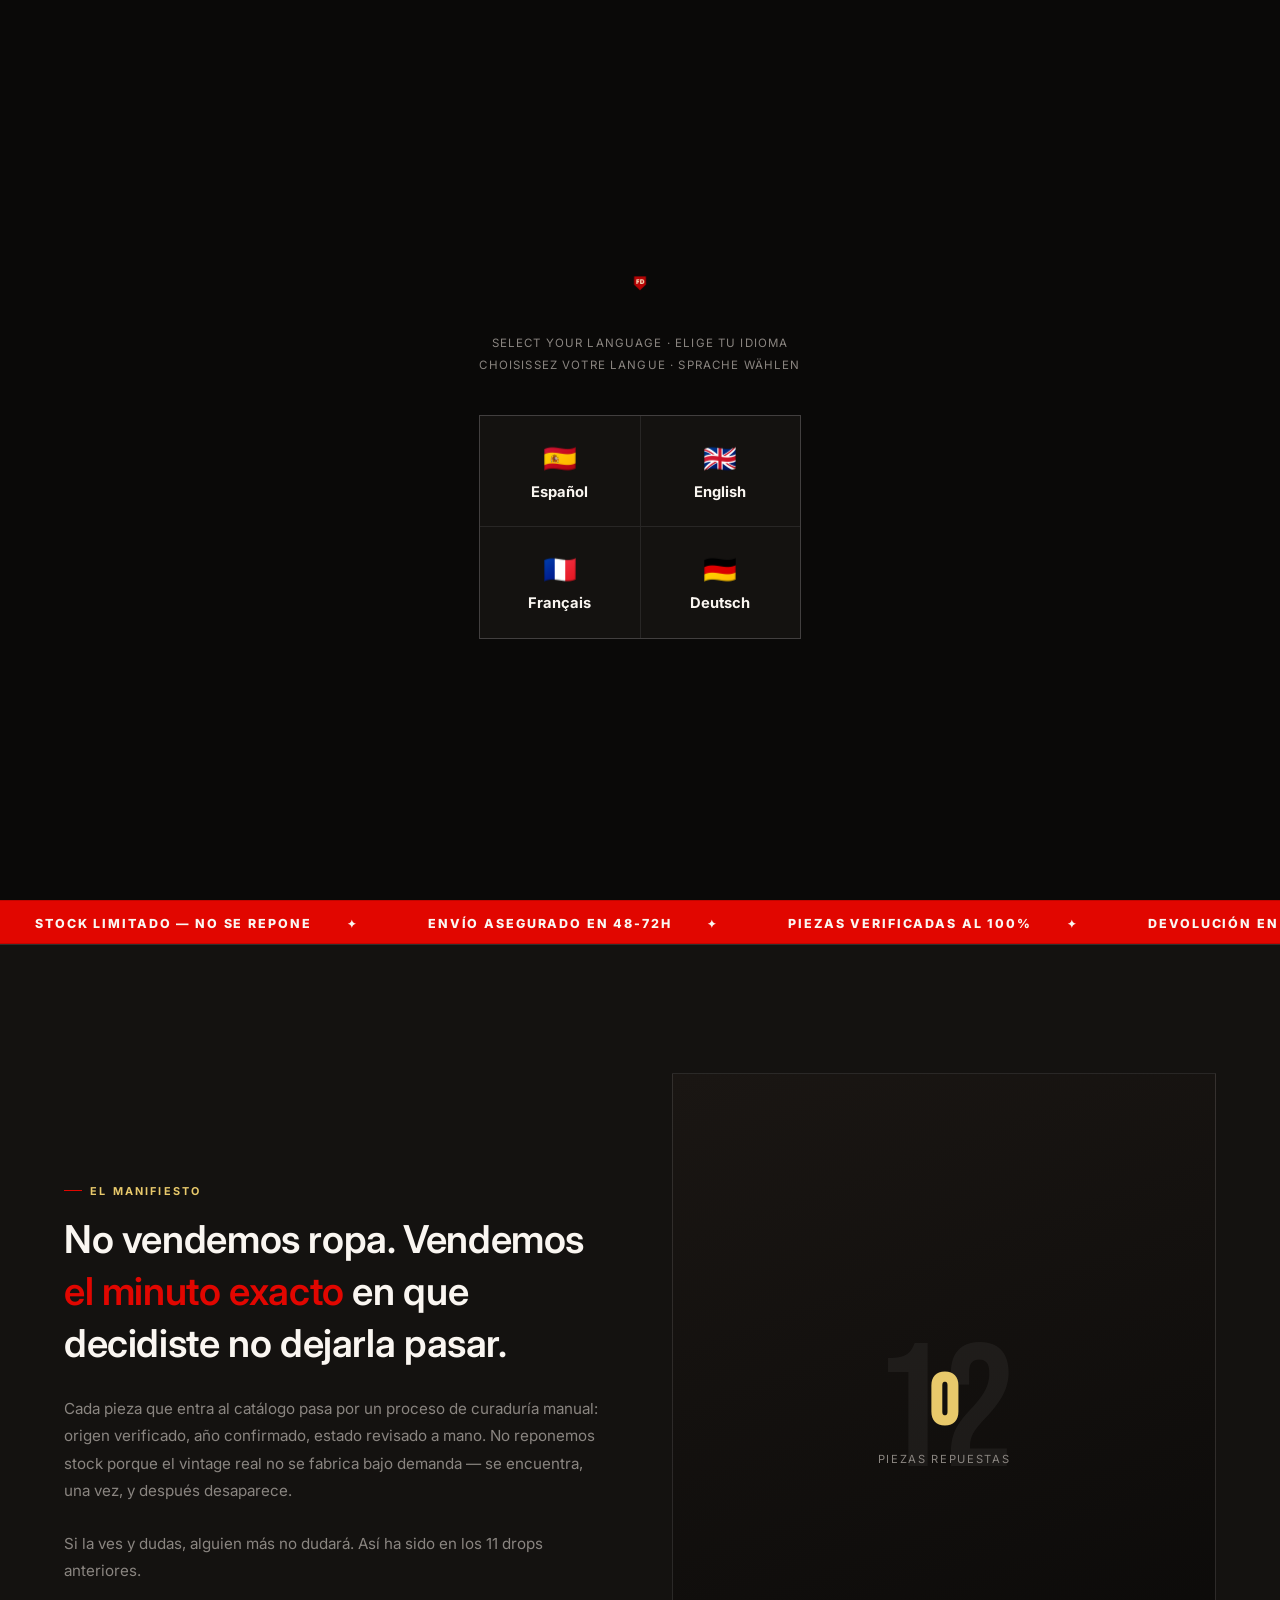
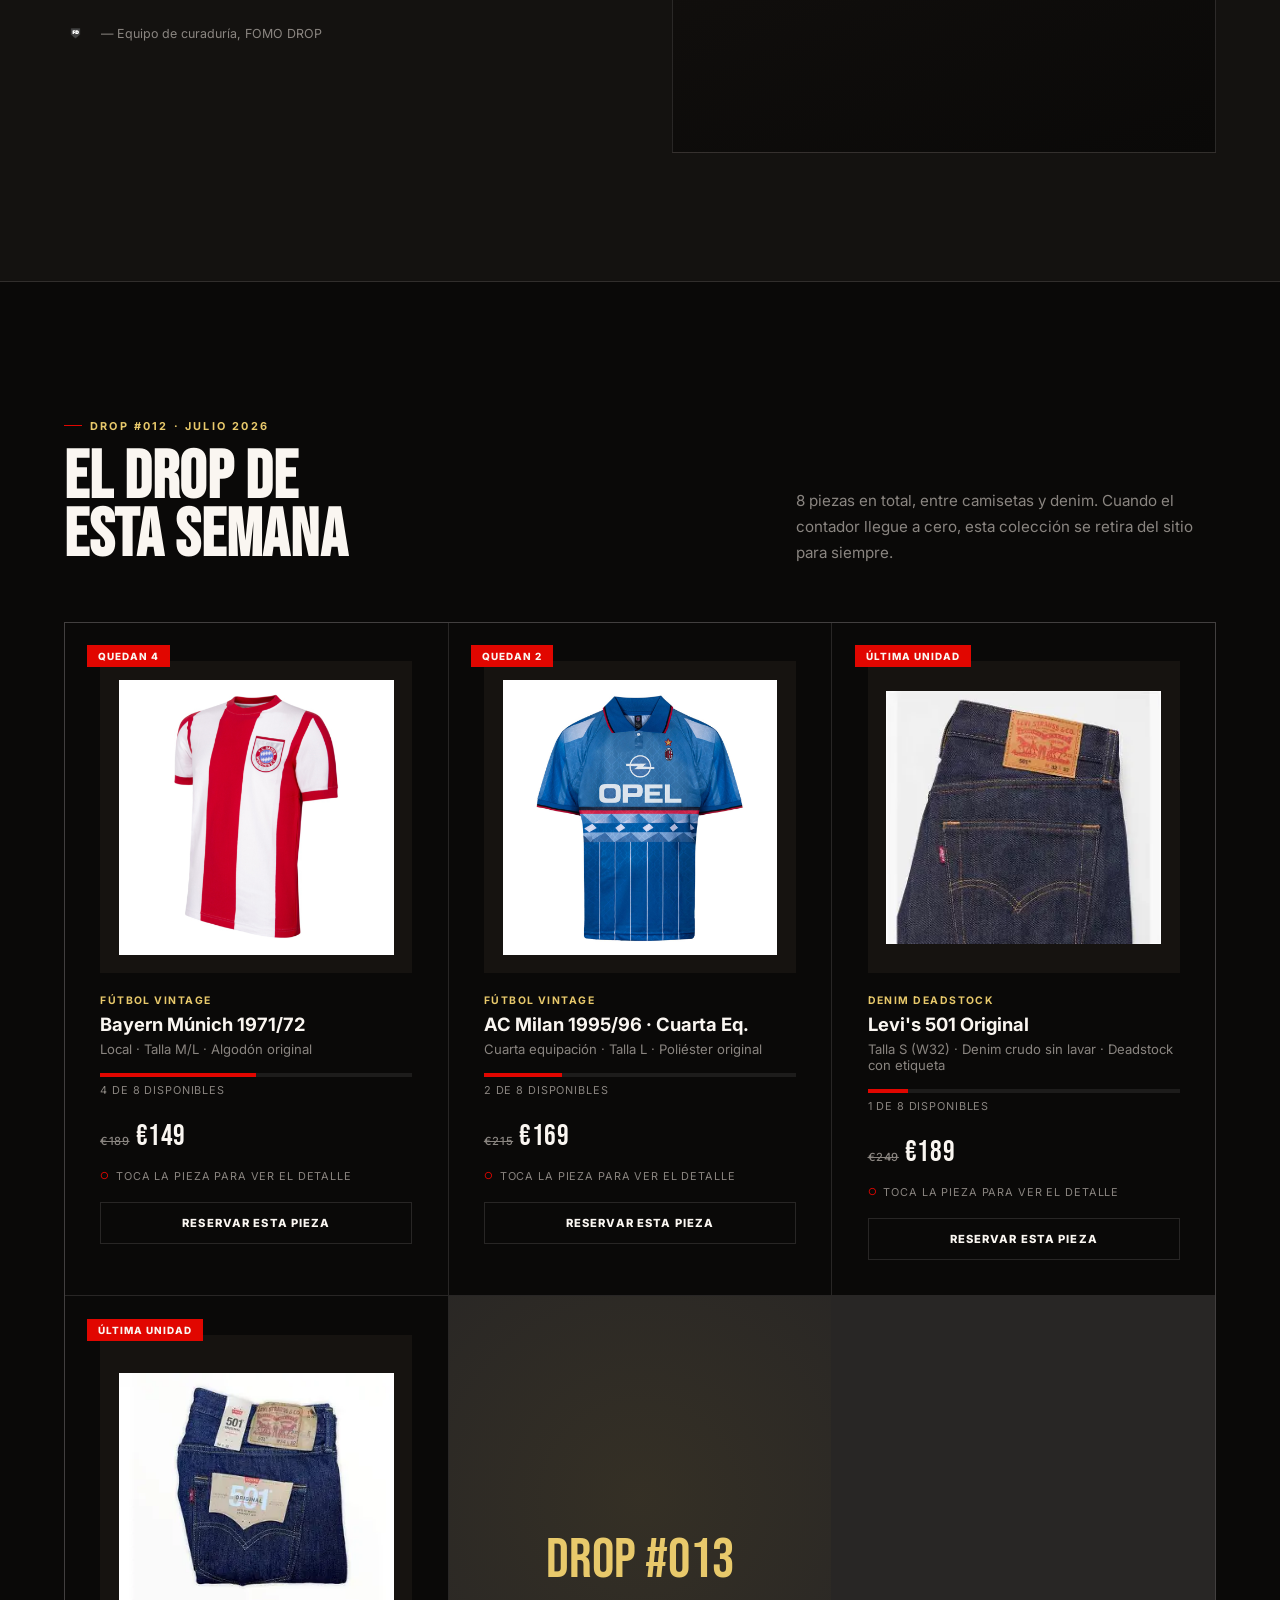
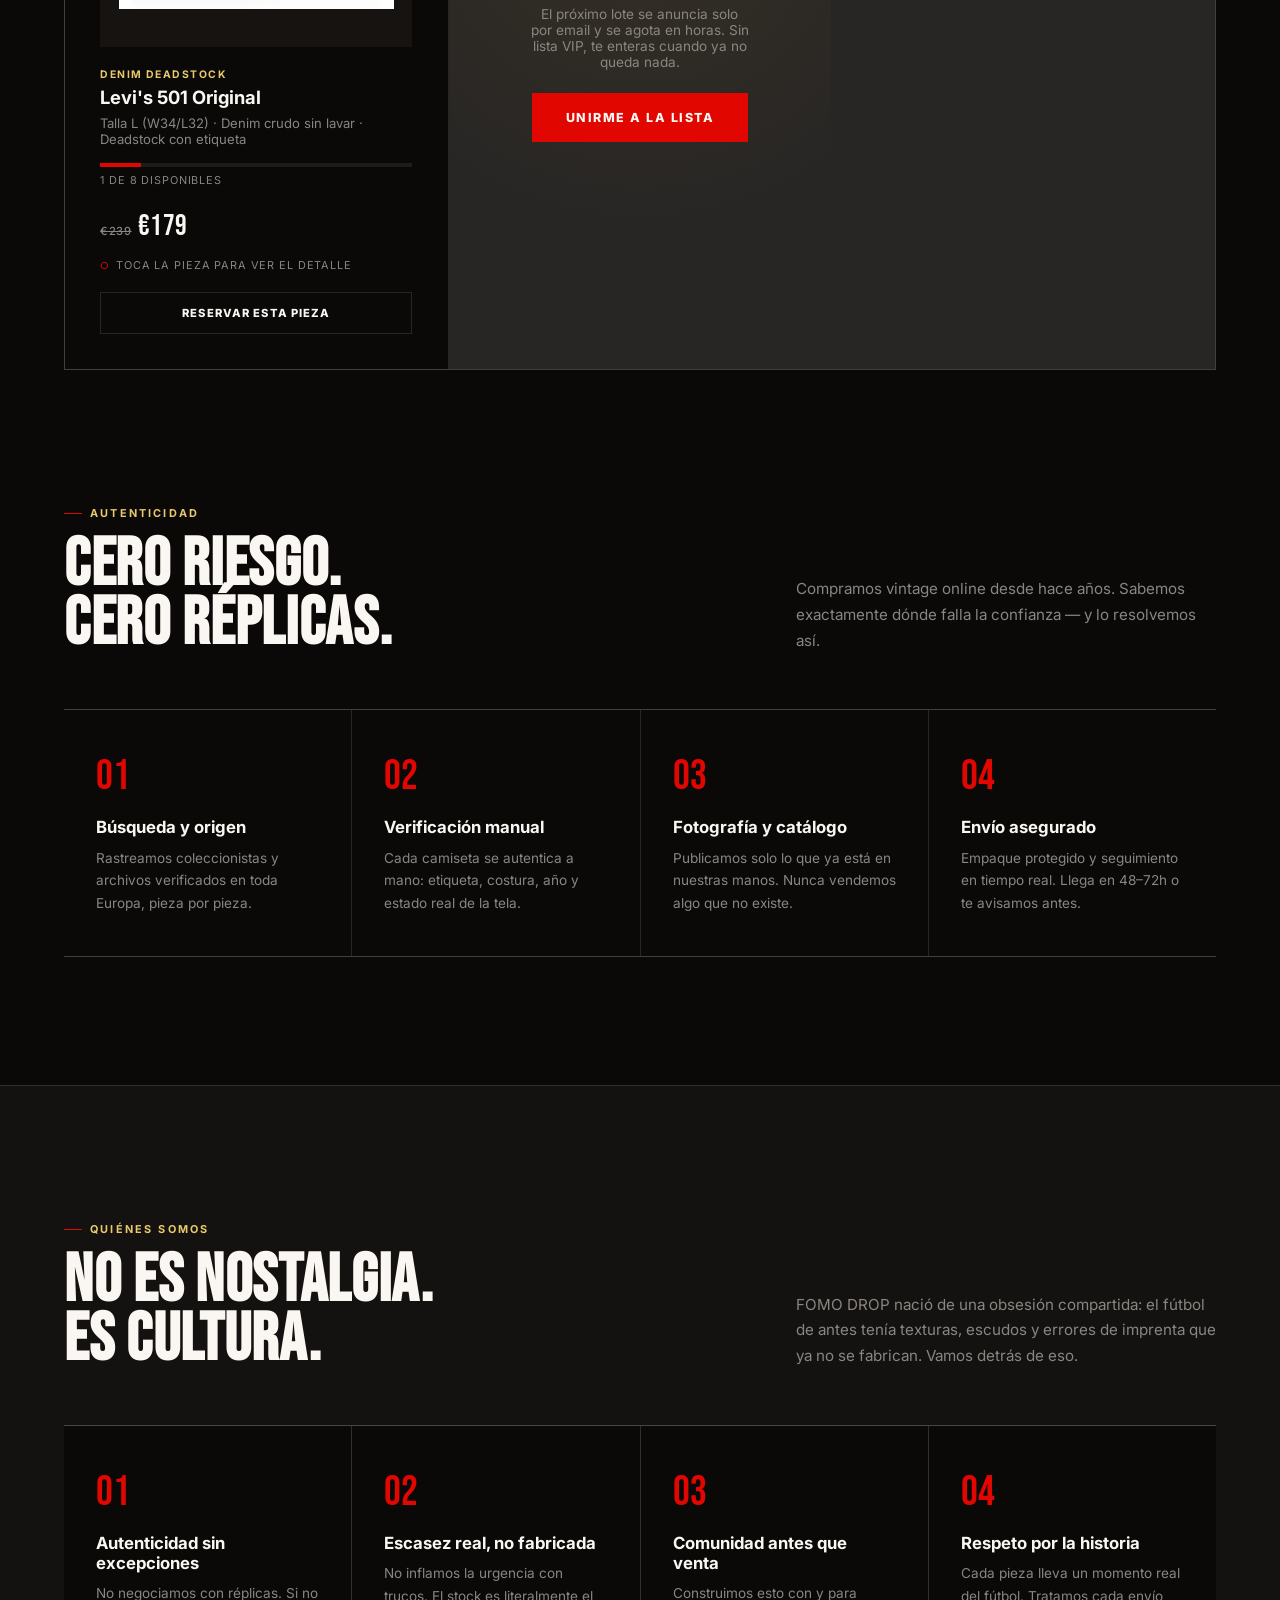
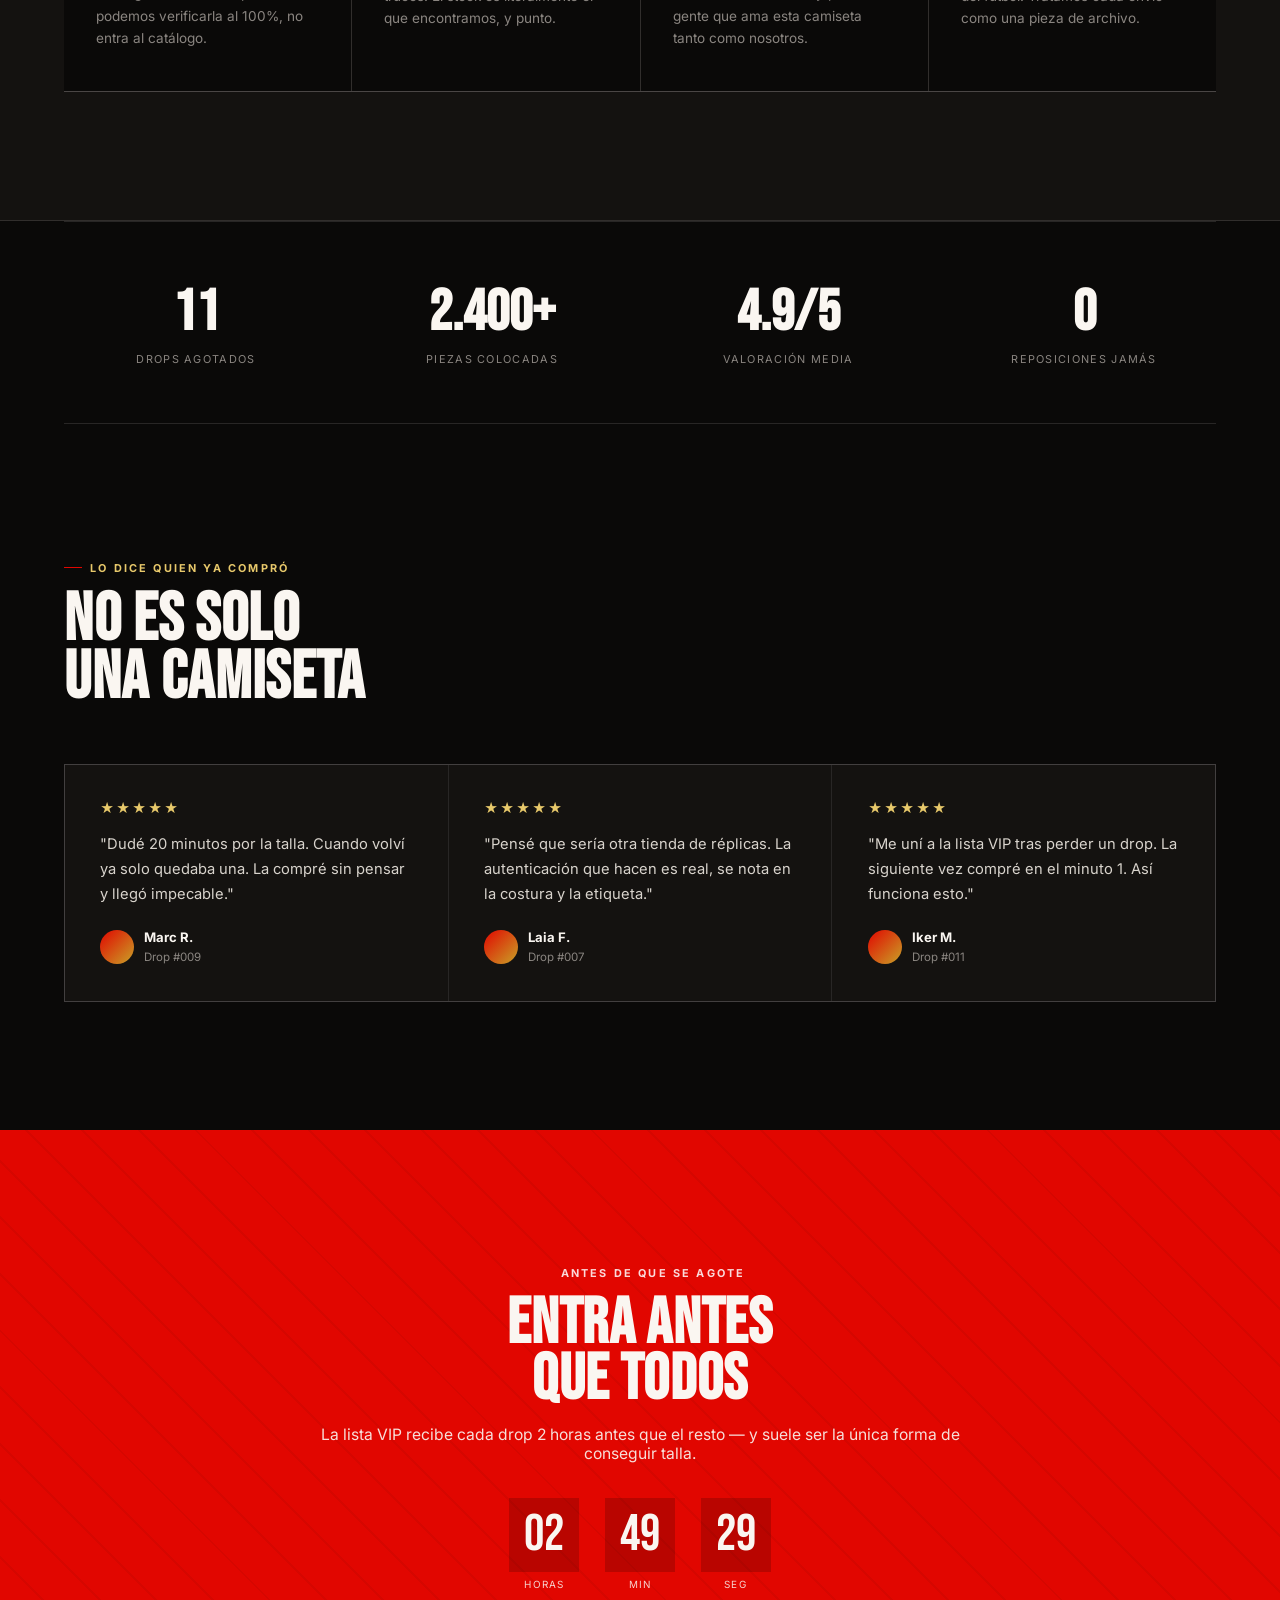
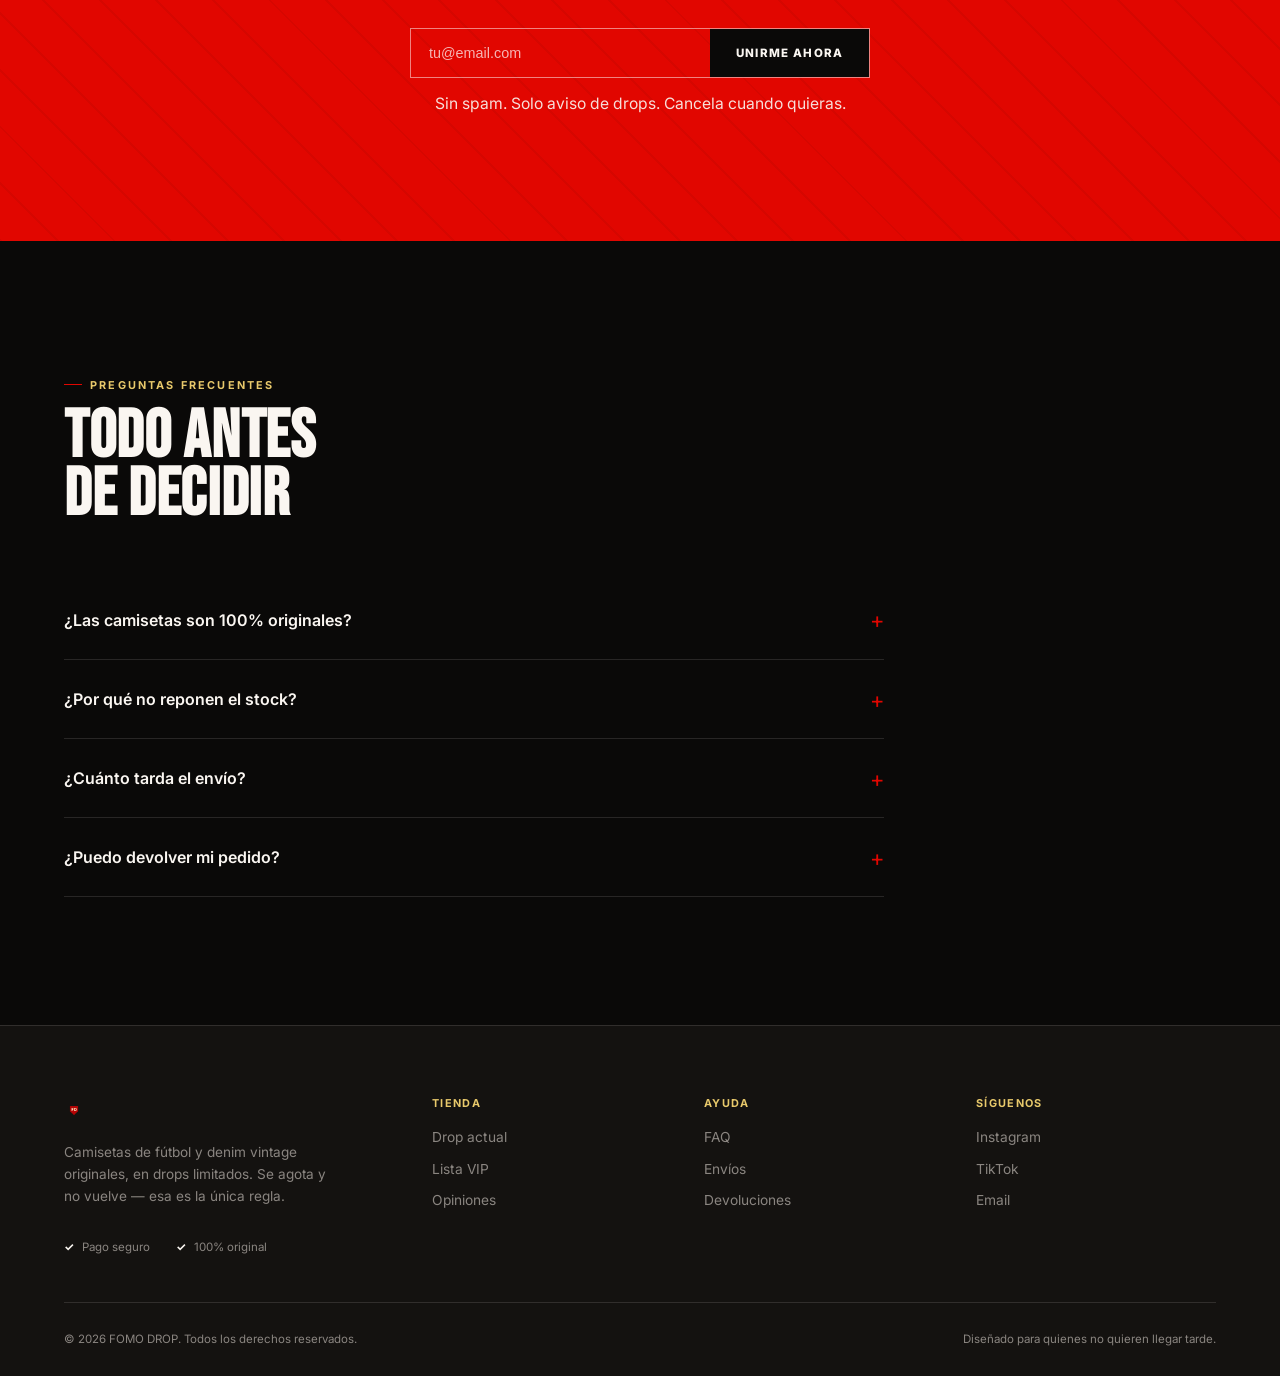
==== commit 1afbf054: "Sistema de productos self-service (products.js)" ====
--- a/index.html
+++ b/index.html
@@ -338,9 +338,7 @@
       <button class="nav__trigger" data-i18n="nav_producto">Producto <span class="caret">▾</span></button>
       <div class="dropdown">
         <a href="#drop"><span data-i18n="nav_producto_actual">Drop actual</span><span class="dropdown__meta" data-i18n="nav_producto_actual_meta">Lo que hay disponible ahora</span></a>
-        <a href="#drop"><span data-i18n="product_bayern_name">Bayern Múnich 1971/72</span><span class="dropdown__meta" data-i18n="nav_producto_bayern_meta">Quedan 4 unidades</span></a>
-        <a href="#drop"><span data-i18n="nav_producto_milan">AC Milan 1995/96</span><span class="dropdown__meta" data-i18n="nav_producto_milan_meta">Quedan 2 unidades</span></a>
-        <a href="#drop"><span data-i18n="nav_producto_jeans">Levi's 501 Deadstock</span><span class="dropdown__meta" data-i18n="nav_producto_jeans_meta">Últimas unidades S y L</span></a>
+        <div id="navProductLinks"></div>
         <a href="#proceso"><span data-i18n="nav_producto_verify">Cómo verificamos autenticidad</span><span class="dropdown__meta" data-i18n="nav_producto_verify_meta">Nuestro proceso, paso a paso</span></a>
       </div>
     </li>
@@ -391,9 +389,7 @@
       <button class="mobile-link"><span data-i18n="nav_producto">Producto</span> <span class="caret">▾</span></button>
       <div class="mobile-sub">
         <a href="#drop" data-i18n="nav_producto_actual">Drop actual</a>
-        <a href="#drop" data-i18n="product_bayern_name">Bayern Múnich 1971/72</a>
-        <a href="#drop" data-i18n="nav_producto_milan">AC Milan 1995/96</a>
-        <a href="#drop" data-i18n="nav_producto_jeans">Levi's 501 Deadstock</a>
+        <div id="mobileProductLinks"></div>
         <a href="#proceso" data-i18n="nav_producto_verify_short">Autenticidad</a>
       </div>
     </div>
@@ -433,7 +429,7 @@
     <a href="#vip" class="btn btn-ghost" data-i18n="hero_cta_ghost">Acceso anticipado VIP</a>
   </div>
   <div class="hero__stock">
-    <div class="stock__item"><span class="stock__num">8</span><span class="stock__label" data-i18n="hero_stock_pieces">Piezas restantes</span></div>
+    <div class="stock__item"><span class="stock__num" id="heroStockNum">8</span><span class="stock__label" data-i18n="hero_stock_pieces">Piezas restantes</span></div>
     <div class="stock__item"><span class="stock__num">03h 42m</span><span class="stock__label" data-i18n="hero_stock_time">Para cerrar el drop</span></div>
     <div class="stock__item"><span class="stock__num">100%</span><span class="stock__label" data-i18n="hero_stock_auth">Autenticidad verificada</span></div>
   </div>
@@ -482,111 +478,7 @@
     <p class="section-desc" data-i18n="drop_desc">8 piezas en total, entre camisetas y denim. Cuando el contador llegue a cero, esta colección se retira del sitio para siempre.</p>
   </div>
 
-  <div class="drop-grid reveal">
-    <div class="card card--shop"
-      data-key="bayern"
-      data-cat="Fútbol Vintage"
-      data-name="Bayern Múnich 1971/72"
-      data-size="Talla M/L"
-      data-desc="Camiseta local del Bayern Múnich, temporada 1971/72. Bandas verticales rojo y blanco con el escudo del club bordado en el pecho. Pieza de algodón original de época, corte clásico entallado y costuras de la época sin alterar."
-      data-price="€149" data-oldprice="€189"
-      data-stock="4 de 8 disponibles"
-      data-img="img/jersey-bayern.jpg"
-      data-wa="https://wa.me/34612234308?text=Hola%20FOMO%20DROP%21%20Quiero%20reservar%20la%20camiseta%20Bayern%20M%C3%BAnich%201971/72%20%28Talla%20M/L%29%20a%20149%E2%82%AC.%20%C2%BFSigue%20disponible%3F">
-      <span class="card__badge" data-i18n="product_bayern_badge">Quedan 4</span>
-      <div class="card__img-wrap"><img src="img/jersey-bayern.jpg" alt="Bayern Múnich 1971/72"></div>
-      <span class="card__cat" data-i18n="product_bayern_cat">Fútbol Vintage</span>
-      <h3 class="card__name" data-i18n="product_bayern_name">Bayern Múnich 1971/72</h3>
-      <p class="card__meta" data-i18n="product_bayern_meta">Local · Talla M/L · Algodón original</p>
-      <div class="card__stockbar">
-        <div class="track"><div class="fill" style="width:50%"></div></div>
-        <div class="lbl" data-i18n="product_bayern_stocklbl">4 de 8 disponibles</div>
-      </div>
-      <div class="card__row">
-        <span class="card__price"><small>€189</small>€149</span>
-      </div>
-      <p class="card__hint" data-i18n="product_hint">Toca la pieza para ver el detalle</p>
-      <a class="card__cta" data-i18n="product_reserve" href="https://wa.me/34612234308?text=Hola%20FOMO%20DROP%21%20Quiero%20reservar%20la%20camiseta%20Bayern%20M%C3%BAnich%201971/72%20%28Talla%20M/L%29%20a%20149%E2%82%AC.%20%C2%BFSigue%20disponible%3F" target="_blank" rel="noopener">Reservar esta pieza</a>
-    </div>
-
-    <div class="card card--shop"
-      data-key="milan"
-      data-cat="Fútbol Vintage"
-      data-name="AC Milan 1995/96 · Cuarta Eq."
-      data-size="Talla L"
-      data-desc="Cuarta equipación del AC Milan 1995/96, patrocinada por Opel. Azul con detalles en rojo y negro y estampado geométrico característico de los 90. Tejido técnico de poliéster original, sin reediciones."
-      data-price="€169" data-oldprice="€215"
-      data-stock="2 de 8 disponibles"
-      data-img="img/jersey-milan.jpg"
-      data-wa="https://wa.me/34612234308?text=Hola%20FOMO%20DROP%21%20Quiero%20reservar%20la%20camiseta%20AC%20Milan%201995/96%20Cuarta%20Equipaci%C3%B3n%20%28Talla%20L%29%20a%20169%E2%82%AC.%20%C2%BFSigue%20disponible%3F">
-      <span class="card__badge" data-i18n="product_milan_badge">Quedan 2</span>
-      <div class="card__img-wrap"><img src="img/jersey-milan.jpg" alt="AC Milan 1995/96 Cuarta Equipación"></div>
-      <span class="card__cat" data-i18n="product_milan_cat">Fútbol Vintage</span>
-      <h3 class="card__name" data-i18n="product_milan_name">AC Milan 1995/96 · Cuarta Eq.</h3>
-      <p class="card__meta" data-i18n="product_milan_meta">Cuarta equipación · Talla L · Poliéster original</p>
-      <div class="card__stockbar">
-        <div class="track"><div class="fill" style="width:25%"></div></div>
-        <div class="lbl" data-i18n="product_milan_stocklbl">2 de 8 disponibles</div>
-      </div>
-      <div class="card__row">
-        <span class="card__price"><small>€215</small>€169</span>
-      </div>
-      <p class="card__hint" data-i18n="product_hint">Toca la pieza para ver el detalle</p>
-      <a class="card__cta" data-i18n="product_reserve" href="https://wa.me/34612234308?text=Hola%20FOMO%20DROP%21%20Quiero%20reservar%20la%20camiseta%20AC%20Milan%201995/96%20Cuarta%20Equipaci%C3%B3n%20%28Talla%20L%29%20a%20169%E2%82%AC.%20%C2%BFSigue%20disponible%3F" target="_blank" rel="noopener">Reservar esta pieza</a>
-    </div>
-
-    <div class="card card--shop"
-      data-key="jeansS"
-      data-cat="Denim Deadstock"
-      data-name="Levi's 501 Original"
-      data-size="Talla S (W32)"
-      data-desc="Vaquero Levi's 501 Original en denim crudo sin lavar. Deadstock: nunca ha sido usado, conserva la etiqueta de cartón original y el parche de cuero intacto. Corte recto clásico, tal como salió de fábrica."
-      data-price="€189" data-oldprice="€249"
-      data-stock="Última unidad"
-      data-img="img/jeans-501-s.webp"
-      data-wa="https://wa.me/34612234308?text=Hola%20FOMO%20DROP%21%20Quiero%20reservar%20el%20Levi%27s%20501%20Original%20deadstock%20%28Talla%20S%20/%20W32%29%20a%20189%E2%82%AC.%20%C2%BFSigue%20disponible%3F">
-      <span class="card__badge" data-i18n="product_last_unit">Última unidad</span>
-      <div class="card__img-wrap"><img src="img/jeans-501-s.webp" alt="Levi's 501 Original deadstock talla S"></div>
-      <span class="card__cat" data-i18n="product_jeans_cat">Denim Deadstock</span>
-      <h3 class="card__name" data-i18n="product_jeansS_name">Levi's 501 Original</h3>
-      <p class="card__meta" data-i18n="product_jeansS_meta">Talla S (W32) · Denim crudo sin lavar · Deadstock con etiqueta</p>
-      <div class="card__stockbar">
-        <div class="track"><div class="fill" style="width:12%"></div></div>
-        <div class="lbl" data-i18n="product_jeansS_stocklbl">1 de 8 disponibles</div>
-      </div>
-      <div class="card__row">
-        <span class="card__price"><small>€249</small>€189</span>
-      </div>
-      <p class="card__hint" data-i18n="product_hint">Toca la pieza para ver el detalle</p>
-      <a class="card__cta" data-i18n="product_reserve" href="https://wa.me/34612234308?text=Hola%20FOMO%20DROP%21%20Quiero%20reservar%20el%20Levi%27s%20501%20Original%20deadstock%20%28Talla%20S%20/%20W32%29%20a%20189%E2%82%AC.%20%C2%BFSigue%20disponible%3F" target="_blank" rel="noopener">Reservar esta pieza</a>
-    </div>
-
-    <div class="card card--shop"
-      data-key="jeansL"
-      data-cat="Denim Deadstock"
-      data-name="Levi's 501 Original"
-      data-size="Talla L (W34/L32)"
-      data-desc="Vaquero Levi's 501 Original en denim crudo sin lavar. Deadstock: nunca ha sido usado, conserva la etiqueta de cartón y el patch de piel intacto. Corte recto clásico, tal como salió de fábrica."
-      data-price="€179" data-oldprice="€239"
-      data-stock="Última unidad"
-      data-img="img/jeans-501-l.webp"
-      data-wa="https://wa.me/34612234308?text=Hola%20FOMO%20DROP%21%20Quiero%20reservar%20el%20Levi%27s%20501%20Original%20deadstock%20%28Talla%20L%20/%20W34%20L32%29%20a%20179%E2%82%AC.%20%C2%BFSigue%20disponible%3F">
-      <span class="card__badge" data-i18n="product_last_unit">Última unidad</span>
-      <div class="card__img-wrap"><img src="img/jeans-501-l.webp" alt="Levi's 501 Original deadstock talla L"></div>
-      <span class="card__cat" data-i18n="product_jeans_cat">Denim Deadstock</span>
-      <h3 class="card__name" data-i18n="product_jeansL_name">Levi's 501 Original</h3>
-      <p class="card__meta" data-i18n="product_jeansL_meta">Talla L (W34/L32) · Denim crudo sin lavar · Deadstock con etiqueta</p>
-      <div class="card__stockbar">
-        <div class="track"><div class="fill" style="width:12%"></div></div>
-        <div class="lbl" data-i18n="product_jeansL_stocklbl">1 de 8 disponibles</div>
-      </div>
-      <div class="card__row">
-        <span class="card__price"><small>€239</small>€179</span>
-      </div>
-      <p class="card__hint" data-i18n="product_hint">Toca la pieza para ver el detalle</p>
-      <a class="card__cta" data-i18n="product_reserve" href="https://wa.me/34612234308?text=Hola%20FOMO%20DROP%21%20Quiero%20reservar%20el%20Levi%27s%20501%20Original%20deadstock%20%28Talla%20L%20/%20W34%20L32%29%20a%20179%E2%82%AC.%20%C2%BFSigue%20disponible%3F" target="_blank" rel="noopener">Reservar esta pieza</a>
-    </div>
-
+  <div class="drop-grid reveal" id="dropGrid">
     <div class="card card--next">
       <span class="lock" data-i18n="next_label">DROP #013</span>
       <p data-i18n="next_desc">El próximo lote se anuncia solo por email y se agota en horas. Sin lista VIP, te enteras cuando ya no queda nada.</p>
@@ -792,6 +684,7 @@
   </div>
 </div>
 
+<script src="products.js"></script>
 <script>
 // ============ TRANSLATIONS ============
 const translations = {
@@ -802,12 +695,9 @@
 hero_eyebrow:`DROP #012 · EN VIVO AHORA`,hero_title:`CADA DROP<br>ES <span class="line2">IRREPETIBLE.</span>`,hero_sub:`Camisetas de fútbol y denim vintage originales, verificados pieza por pieza. Cuando un lote se agota, no se repone jamás. No es una promesa de marketing: es la única regla del negocio.`,hero_cta_primary:`Ver el drop actual →`,hero_cta_ghost:`Acceso anticipado VIP`,hero_stock_pieces:`Piezas restantes`,hero_stock_time:`Para cerrar el drop`,hero_stock_auth:`Autenticidad verificada`,hero_scroll:`SCROLL`,
 marquee_1:`STOCK LIMITADO — NO SE REPONE`,marquee_2:`ENVÍO ASEGURADO EN 48-72H`,marquee_3:`PIEZAS VERIFICADAS AL 100%`,marquee_4:`DEVOLUCIÓN EN 14 DÍAS`,
 manifesto_eyebrow:`El manifiesto`,manifesto_quote:`No vendemos ropa. Vendemos <em>el minuto exacto</em> en que decidiste no dejarla pasar.`,manifesto_body1:`Cada pieza que entra al catálogo pasa por un proceso de curaduría manual: origen verificado, año confirmado, estado revisado a mano. No reponemos stock porque el vintage real no se fabrica bajo demanda — se encuentra, una vez, y después desaparece.`,manifesto_body2:`Si la ves y dudas, alguien más no dudará. Así ha sido en los 11 drops anteriores.`,manifesto_signature:`— Equipo de curaduría, FOMO DROP`,manifesto_panel_label:`Piezas repuestas`,
-drop_eyebrow:`Drop #012 · Julio 2026`,drop_title:`El drop de<br>esta semana`,drop_desc:`8 piezas en total, entre camisetas y denim. Cuando el contador llegue a cero, esta colección se retira del sitio para siempre.`,
-product_hint:`Toca la pieza para ver el detalle`,product_reserve:`Reservar esta pieza`,product_last_unit:`Última unidad`,
-product_bayern_cat:`Fútbol Vintage`,product_bayern_name:`Bayern Múnich 1971/72`,product_bayern_meta:`Local · Talla M/L · Algodón original`,product_bayern_badge:`Quedan 4`,product_bayern_stocklbl:`4 de 8 disponibles`,product_bayern_size:`Talla M/L`,product_bayern_desc:`Camiseta local del Bayern Múnich, temporada 1971/72. Bandas verticales rojo y blanco con el escudo del club bordado en el pecho. Pieza de algodón original de época, corte clásico entallado y costuras de la época sin alterar.`,
-product_milan_cat:`Fútbol Vintage`,product_milan_name:`AC Milan 1995/96 · Cuarta Eq.`,product_milan_meta:`Cuarta equipación · Talla L · Poliéster original`,product_milan_badge:`Quedan 2`,product_milan_stocklbl:`2 de 8 disponibles`,product_milan_size:`Talla L`,product_milan_desc:`Cuarta equipación del AC Milan 1995/96, patrocinada por Opel. Azul con detalles en rojo y negro y estampado geométrico característico de los 90. Tejido técnico de poliéster original, sin reediciones.`,
-product_jeans_cat:`Denim Deadstock`,product_jeansS_name:`Levi's 501 Original`,product_jeansS_meta:`Talla S (W32) · Denim crudo sin lavar · Deadstock con etiqueta`,product_jeansS_stocklbl:`1 de 8 disponibles`,product_jeansS_size:`Talla S (W32)`,product_jeansS_desc:`Vaquero Levi's 501 Original en denim crudo sin lavar. Deadstock: nunca ha sido usado, conserva la etiqueta de cartón original y el parche de cuero intacto. Corte recto clásico, tal como salió de fábrica.`,
-product_jeansL_name:`Levi's 501 Original`,product_jeansL_meta:`Talla L (W34/L32) · Denim crudo sin lavar · Deadstock con etiqueta`,product_jeansL_stocklbl:`1 de 8 disponibles`,product_jeansL_size:`Talla L (W34/L32)`,product_jeansL_desc:`Vaquero Levi's 501 Original en denim crudo sin lavar. Deadstock: nunca ha sido usado, conserva la etiqueta de cartón y el patch de piel intacto. Corte recto clásico, tal como salió de fábrica.`,
+drop_eyebrow:`Drop #012 · Julio 2026`,drop_title:`El drop de<br>esta semana`,drop_desc:`{n} piezas en total, entre camisetas y denim. Cuando el contador llegue a cero, esta colección se retira del sitio para siempre.`,
+product_hint:`Toca la pieza para ver el detalle`,product_reserve:`Reservar esta pieza`,product_last_unit:`Última unidad`,product_badge_left:`Quedan {n}`,product_stock_of:`{n} de {total} disponibles`,
+cat_futbol:`Fútbol Vintage`,cat_denim:`Denim Deadstock`,cat_otro:`Pieza Vintage`,
 next_label:`DROP #013`,next_desc:`El próximo lote se anuncia solo por email y se agota en horas. Sin lista VIP, te enteras cuando ya no queda nada.`,next_cta:`Unirme a la lista`,
 proceso_eyebrow:`Autenticidad`,proceso_title:`Cero riesgo.<br>Cero réplicas.`,proceso_desc:`Compramos vintage online desde hace años. Sabemos exactamente dónde falla la confianza — y lo resolvemos así.`,
 proceso_1_h:`Búsqueda y origen`,proceso_1_p:`Rastreamos coleccionistas y archivos verificados en toda Europa, pieza por pieza.`,proceso_2_h:`Verificación manual`,proceso_2_p:`Cada camiseta se autentica a mano: etiqueta, costura, año y estado real de la tela.`,proceso_3_h:`Fotografía y catálogo`,proceso_3_p:`Publicamos solo lo que ya está en nuestras manos. Nunca vendemos algo que no existe.`,proceso_4_h:`Envío asegurado`,proceso_4_p:`Empaque protegido y seguimiento en tiempo real. Llega en 48–72h o te avisamos antes.`,
@@ -828,12 +718,9 @@
 hero_eyebrow:`DROP #012 · LIVE NOW`,hero_title:`EVERY DROP<br>IS <span class="line2">ONE OF A KIND.</span>`,hero_sub:`Original vintage football shirts and denim, verified piece by piece. Once a batch sells out, it never comes back. It's not a marketing line — it's the only rule of the business.`,hero_cta_primary:`See the current drop →`,hero_cta_ghost:`Early VIP access`,hero_stock_pieces:`Pieces left`,hero_stock_time:`Until the drop closes`,hero_stock_auth:`Authenticity verified`,hero_scroll:`SCROLL`,
 marquee_1:`LIMITED STOCK — NEVER RESTOCKED`,marquee_2:`INSURED SHIPPING IN 48-72H`,marquee_3:`100% VERIFIED PIECES`,marquee_4:`14-DAY RETURNS`,
 manifesto_eyebrow:`The manifesto`,manifesto_quote:`We don't sell clothes. We sell <em>the exact minute</em> you decided not to let it go.`,manifesto_body1:`Every piece that enters the catalogue goes through manual curation: verified origin, confirmed year, condition checked by hand. We never restock, because real vintage isn't made to order — it's found once, then it's gone.`,manifesto_body2:`If you're looking at it and hesitating, someone else won't. That's how it's gone for the last 11 drops.`,manifesto_signature:`— Curation team, FOMO DROP`,manifesto_panel_label:`Pieces restocked`,
-drop_eyebrow:`Drop #012 · July 2026`,drop_title:`This week's<br>drop`,drop_desc:`8 pieces in total, shirts and denim combined. Once the counter hits zero, this collection is pulled from the site for good.`,
-product_hint:`Tap the piece to see the details`,product_reserve:`Reserve this piece`,product_last_unit:`Last unit`,
-product_bayern_cat:`Vintage Football`,product_bayern_name:`Bayern Munich 1971/72`,product_bayern_meta:`Home · Size M/L · Original cotton`,product_bayern_badge:`4 left`,product_bayern_stocklbl:`4 of 8 available`,product_bayern_size:`Size M/L`,product_bayern_desc:`Bayern Munich home shirt, 1971/72 season. Vertical red and white stripes with the club crest embroidered on the chest. Original period cotton piece, classic fitted cut, original-era stitching untouched.`,
-product_milan_cat:`Vintage Football`,product_milan_name:`AC Milan 1995/96 · 4th Kit`,product_milan_meta:`Fourth kit · Size L · Original polyester`,product_milan_badge:`2 left`,product_milan_stocklbl:`2 of 8 available`,product_milan_size:`Size L`,product_milan_desc:`AC Milan's 1995/96 fourth kit, sponsored by Opel. Blue with red and black details and the geometric print typical of the 90s. Original technical polyester fabric, no reissue.`,
-product_jeans_cat:`Denim Deadstock`,product_jeansS_name:`Levi's 501 Original`,product_jeansS_meta:`Size S (W32) · Raw, unwashed denim · Deadstock with tag`,product_jeansS_stocklbl:`1 of 8 available`,product_jeansS_size:`Size S (W32)`,product_jeansS_desc:`Levi's 501 Original in raw, unwashed denim. Deadstock: never worn, still has the original cardboard tag and intact leather patch. Classic straight cut, exactly as it left the factory.`,
-product_jeansL_name:`Levi's 501 Original`,product_jeansL_meta:`Size L (W34/L32) · Raw, unwashed denim · Deadstock with tag`,product_jeansL_stocklbl:`1 of 8 available`,product_jeansL_size:`Size L (W34/L32)`,product_jeansL_desc:`Levi's 501 Original in raw, unwashed denim. Deadstock: never worn, still has the original cardboard tag and leather patch intact. Classic straight cut, exactly as it left the factory.`,
+drop_eyebrow:`Drop #012 · July 2026`,drop_title:`This week's<br>drop`,drop_desc:`{n} pieces in total, shirts and denim combined. Once the counter hits zero, this collection is pulled from the site for good.`,
+product_hint:`Tap the piece to see the details`,product_reserve:`Reserve this piece`,product_last_unit:`Last unit`,product_badge_left:`{n} left`,product_stock_of:`{n} of {total} available`,
+cat_futbol:`Vintage Football`,cat_denim:`Denim Deadstock`,cat_otro:`Vintage Piece`,
 next_label:`DROP #013`,next_desc:`The next batch is only announced by email and sells out in hours. Without the VIP list, you'll find out when there's nothing left.`,next_cta:`Join the list`,
 proceso_eyebrow:`Authenticity`,proceso_title:`Zero risk.<br>Zero replicas.`,proceso_desc:`We've been buying vintage online for years. We know exactly where trust breaks down — so here's how we fix it.`,
 proceso_1_h:`Sourcing & origin`,proceso_1_p:`We track down collectors and verified archives across Europe, piece by piece.`,proceso_2_h:`Manual verification`,proceso_2_p:`Every shirt is authenticated by hand: tag, stitching, year and the real condition of the fabric.`,proceso_3_h:`Photography & catalogue`,proceso_3_p:`We only list what's already in our hands. We never sell something that doesn't exist.`,proceso_4_h:`Insured shipping`,proceso_4_p:`Protected packaging and real-time tracking. Arrives in 48–72h, or we tell you before it doesn't.`,
@@ -854,12 +741,9 @@
 hero_eyebrow:`DROP #012 · EN DIRECT`,hero_title:`CHAQUE DROP<br>EST <span class="line2">UNIQUE.</span>`,hero_sub:`Maillots de football et denim vintage originaux, vérifiés pièce par pièce. Une fois un lot épuisé, il ne revient jamais. Ce n'est pas un argument marketing : c'est la seule règle de la maison.`,hero_cta_primary:`Voir le drop en cours →`,hero_cta_ghost:`Accès VIP anticipé`,hero_stock_pieces:`Pièces restantes`,hero_stock_time:`Avant la fin du drop`,hero_stock_auth:`Authenticité vérifiée`,hero_scroll:`DÉFILER`,
 marquee_1:`STOCK LIMITÉ — JAMAIS RÉAPPROVISIONNÉ`,marquee_2:`LIVRAISON ASSURÉE EN 48-72H`,marquee_3:`PIÈCES VÉRIFIÉES À 100%`,marquee_4:`RETOURS SOUS 14 JOURS`,
 manifesto_eyebrow:`Le manifeste`,manifesto_quote:`Nous ne vendons pas des vêtements. Nous vendons <em>la minute exacte</em> où vous avez décidé de ne pas la laisser filer.`,manifesto_body1:`Chaque pièce du catalogue passe par une curation manuelle : origine vérifiée, année confirmée, état contrôlé à la main. Nous ne réapprovisionnons jamais, car le vrai vintage ne se fabrique pas sur commande — il se trouve, une fois, puis disparaît.`,manifesto_body2:`Si vous hésitez en la voyant, quelqu'un d'autre n'hésitera pas. C'est comme ça depuis les 11 derniers drops.`,manifesto_signature:`— L'équipe curation, FOMO DROP`,manifesto_panel_label:`Pièces réapprovisionnées`,
-drop_eyebrow:`Drop #012 · Juillet 2026`,drop_title:`Le drop de<br>la semaine`,drop_desc:`8 pièces au total, maillots et denim confondus. Quand le compteur atteint zéro, cette collection quitte le site pour toujours.`,
-product_hint:`Touchez la pièce pour voir le détail`,product_reserve:`Réserver cette pièce`,product_last_unit:`Dernière pièce`,
-product_bayern_cat:`Football Vintage`,product_bayern_name:`Bayern Munich 1971/72`,product_bayern_meta:`Domicile · Taille M/L · Coton d'origine`,product_bayern_badge:`Il reste 4`,product_bayern_stocklbl:`4 sur 8 disponibles`,product_bayern_size:`Taille M/L`,product_bayern_desc:`Maillot domicile du Bayern Munich, saison 1971/72. Bandes verticales rouges et blanches avec l'écusson du club brodé sur la poitrine. Pièce en coton d'origine, coupe classique ajustée, coutures d'époque intactes.`,
-product_milan_cat:`Football Vintage`,product_milan_name:`AC Milan 1995/96 · 4ème Maillot`,product_milan_meta:`Quatrième maillot · Taille L · Polyester d'origine`,product_milan_badge:`Il reste 2`,product_milan_stocklbl:`2 sur 8 disponibles`,product_milan_size:`Taille L`,product_milan_desc:`Quatrième maillot de l'AC Milan 1995/96, sponsorisé par Opel. Bleu avec détails rouge et noir et motif géométrique typique des années 90. Tissu technique en polyester d'origine, sans réédition.`,
-product_jeans_cat:`Denim Deadstock`,product_jeansS_name:`Levi's 501 Original`,product_jeansS_meta:`Taille S (W32) · Denim brut non lavé · Deadstock avec étiquette`,product_jeansS_stocklbl:`1 sur 8 disponibles`,product_jeansS_size:`Taille S (W32)`,product_jeansS_desc:`Jean Levi's 501 Original en denim brut non lavé. Deadstock : jamais porté, étiquette carton d'origine et patch en cuir intacts. Coupe droite classique, tel que sorti d'usine.`,
-product_jeansL_name:`Levi's 501 Original`,product_jeansL_meta:`Taille L (W34/L32) · Denim brut non lavé · Deadstock avec étiquette`,product_jeansL_stocklbl:`1 sur 8 disponibles`,product_jeansL_size:`Taille L (W34/L32)`,product_jeansL_desc:`Jean Levi's 501 Original en denim brut non lavé. Deadstock : jamais porté, étiquette carton et patch en cuir intacts. Coupe droite classique, tel que sorti d'usine.`,
+drop_eyebrow:`Drop #012 · Juillet 2026`,drop_title:`Le drop de<br>la semaine`,drop_desc:`{n} pièces au total, maillots et denim confondus. Quand le compteur atteint zéro, cette collection quitte le site pour toujours.`,
+product_hint:`Touchez la pièce pour voir le détail`,product_reserve:`Réserver cette pièce`,product_last_unit:`Dernière pièce`,product_badge_left:`Il reste {n}`,product_stock_of:`{n} sur {total} disponibles`,
+cat_futbol:`Football Vintage`,cat_denim:`Denim Deadstock`,cat_otro:`Pièce Vintage`,
 next_label:`DROP #013`,next_desc:`Le prochain lot n'est annoncé que par email et part en quelques heures. Sans la liste VIP, vous l'apprendrez quand il n'y aura plus rien.`,next_cta:`Rejoindre la liste`,
 proceso_eyebrow:`Authenticité`,proceso_title:`Zéro risque.<br>Zéro contrefaçon.`,proceso_desc:`Nous achetons du vintage en ligne depuis des années. Nous savons exactement où se joue la confiance — et voici comment nous la garantissons.`,
 proceso_1_h:`Recherche et origine`,proceso_1_p:`Nous traquons collectionneurs et archives vérifiées partout en Europe, pièce par pièce.`,proceso_2_h:`Vérification manuelle`,proceso_2_p:`Chaque maillot est authentifié à la main : étiquette, coutures, année et état réel du tissu.`,proceso_3_h:`Photo et mise en catalogue`,proceso_3_p:`Nous ne publions que ce que nous avons déjà entre les mains. Nous ne vendons jamais ce qui n'existe pas.`,proceso_4_h:`Livraison assurée`,proceso_4_p:`Emballage protégé et suivi en temps réel. Livré en 48–72h, ou nous vous prévenons avant.`,
@@ -880,12 +764,9 @@
 hero_eyebrow:`DROP #012 · JETZT LIVE`,hero_title:`JEDER DROP<br>IST <span class="line2">EINMALIG.</span>`,hero_sub:`Original Vintage-Fußballtrikots und Denim, Stück für Stück verifiziert. Ist eine Charge ausverkauft, kommt sie nie wieder. Das ist kein Marketing-Spruch, sondern die einzige Regel im Haus.`,hero_cta_primary:`Aktuellen Drop ansehen →`,hero_cta_ghost:`Früher VIP-Zugang`,hero_stock_pieces:`Stücke übrig`,hero_stock_time:`Bis der Drop schließt`,hero_stock_auth:`Echtheit geprüft`,hero_scroll:`SCROLLEN`,
 marquee_1:`BEGRENZTER BESTAND — WIRD NIE NACHGEFÜLLT`,marquee_2:`VERSICHERTER VERSAND IN 48-72H`,marquee_3:`STÜCKE ZU 100% GEPRÜFT`,marquee_4:`RÜCKGABE INNERHALB 14 TAGEN`,
 manifesto_eyebrow:`Das Manifest`,manifesto_quote:`Wir verkaufen keine Kleidung. Wir verkaufen <em>den genauen Moment</em>, in dem du dich entschieden hast, sie nicht ziehen zu lassen.`,manifesto_body1:`Jedes Stück im Katalog durchläuft eine manuelle Kuratierung: Herkunft geprüft, Jahr bestätigt, Zustand von Hand kontrolliert. Wir füllen nie nach, denn echtes Vintage wird nicht auf Bestellung gefertigt — man findet es einmal, dann ist es weg.`,manifesto_body2:`Wenn du zögerst, tut es jemand anderes nicht. So war es bei den letzten 11 Drops.`,manifesto_signature:`— Kuratierungsteam, FOMO DROP`,manifesto_panel_label:`Nachgefüllte Stücke`,
-drop_eyebrow:`Drop #012 · Juli 2026`,drop_title:`Der Drop<br>dieser Woche`,drop_desc:`8 Stück insgesamt, Trikots und Denim zusammen. Wenn der Zähler null erreicht, verschwindet diese Kollektion für immer von der Seite.`,
-product_hint:`Auf das Stück tippen, um Details zu sehen`,product_reserve:`Dieses Stück reservieren`,product_last_unit:`Letztes Stück`,
-product_bayern_cat:`Vintage Fußball`,product_bayern_name:`Bayern München 1971/72`,product_bayern_meta:`Heimtrikot · Größe M/L · Original-Baumwolle`,product_bayern_badge:`Noch 4`,product_bayern_stocklbl:`4 von 8 verfügbar`,product_bayern_size:`Größe M/L`,product_bayern_desc:`Heimtrikot des FC Bayern München, Saison 1971/72. Vertikale rot-weiße Streifen mit gesticktem Vereinswappen auf der Brust. Original-Baumwollstück aus der Zeit, klassischer, tailliert geschnitten, unveränderte Nähte der Epoche.`,
-product_milan_cat:`Vintage Fußball`,product_milan_name:`AC Mailand 1995/96 · 4. Trikot`,product_milan_meta:`Viertes Trikot · Größe L · Original-Polyester`,product_milan_badge:`Noch 2`,product_milan_stocklbl:`2 von 8 verfügbar`,product_milan_size:`Größe L`,product_milan_desc:`Viertes Trikot des AC Mailand 1995/96, gesponsert von Opel. Blau mit roten und schwarzen Details und dem für die 90er typischen geometrischen Muster. Original-Funktionspolyester, keine Neuauflage.`,
-product_jeans_cat:`Denim Deadstock`,product_jeansS_name:`Levi's 501 Original`,product_jeansS_meta:`Größe S (W32) · Roher, ungewaschener Denim · Deadstock mit Etikett`,product_jeansS_stocklbl:`1 von 8 verfügbar`,product_jeansS_size:`Größe S (W32)`,product_jeansS_desc:`Levi's 501 Original aus rohem, ungewaschenem Denim. Deadstock: nie getragen, mit originalem Pappetikett und intaktem Lederpatch. Klassischer gerader Schnitt, genau wie ab Werk.`,
-product_jeansL_name:`Levi's 501 Original`,product_jeansL_meta:`Größe L (W34/L32) · Roher, ungewaschener Denim · Deadstock mit Etikett`,product_jeansL_stocklbl:`1 von 8 verfügbar`,product_jeansL_size:`Größe L (W34/L32)`,product_jeansL_desc:`Levi's 501 Original aus rohem, ungewaschenem Denim. Deadstock: nie getragen, mit originalem Pappetikett und Lederpatch intakt. Klassischer gerader Schnitt, genau wie ab Werk.`,
+drop_eyebrow:`Drop #012 · Juli 2026`,drop_title:`Der Drop<br>dieser Woche`,drop_desc:`{n} Stück insgesamt, Trikots und Denim zusammen. Wenn der Zähler null erreicht, verschwindet diese Kollektion für immer von der Seite.`,
+product_hint:`Auf das Stück tippen, um Details zu sehen`,product_reserve:`Dieses Stück reservieren`,product_last_unit:`Letztes Stück`,product_badge_left:`Noch {n}`,product_stock_of:`{n} von {total} verfügbar`,
+cat_futbol:`Vintage Fußball`,cat_denim:`Denim Deadstock`,cat_otro:`Vintage-Stück`,
 next_label:`DROP #013`,next_desc:`Die nächste Charge wird nur per E-Mail angekündigt und ist in Stunden ausverkauft. Ohne VIP-Liste erfährst du es erst, wenn nichts mehr da ist.`,next_cta:`Der Liste beitreten`,
 proceso_eyebrow:`Echtheit`,proceso_title:`Null Risiko.<br>Null Fälschungen.`,proceso_desc:`Wir kaufen seit Jahren Vintage online. Wir wissen genau, wo Vertrauen scheitert — und so lösen wir es.`,
 proceso_1_h:`Suche & Herkunft`,proceso_1_p:`Wir spüren Sammler und verifizierte Archive in ganz Europa auf, Stück für Stück.`,proceso_2_h:`Manuelle Prüfung`,proceso_2_p:`Jedes Trikot wird von Hand authentifiziert: Etikett, Naht, Jahr und der reale Zustand des Stoffs.`,proceso_3_h:`Fotografie & Katalog`,proceso_3_p:`Wir listen nur, was wir bereits in Händen halten. Wir verkaufen nie etwas, das es nicht gibt.`,proceso_4_h:`Versicherter Versand`,proceso_4_p:`Geschützte Verpackung und Echtzeit-Tracking. Ankunft in 48–72h — oder wir sagen es dir vorher.`,
@@ -901,8 +782,113 @@
 }
 };
 
-const PRODUCT_KEYS=['bayern','milan','jeansS','jeansL'];
 let currentLang='es';
+
+// ============ PRODUCTOS (leídos desde products.js) ============
+function pickField(p,field,lang){
+  const val=p[field+'_'+lang];
+  return (val&&String(val).trim())?val:p[field+'_es'];
+}
+function badgeText(lang,stock){
+  const t=translations[lang];
+  if(stock<=1) return t.product_last_unit;
+  return t.product_badge_left.replace('{n}',stock);
+}
+function stockLabelText(lang,stock,total){
+  return translations[lang].product_stock_of.replace('{n}',stock).replace('{total}',total);
+}
+function catLabel(lang,categoria){
+  const key='cat_'+categoria;
+  return translations[lang][key]||categoria;
+}
+function buildWaLink(lang,name,size,price){
+  const t=translations[lang];
+  const msg=t.wa_template.replace('{name}',name).replace('{size}',size).replace('{price}','€'+price);
+  return 'https://wa.me/34612234308?text='+encodeURIComponent(msg);
+}
+function renderProducts(lang){
+  const products=window.PRODUCTS||[];
+  const grid=document.getElementById('dropGrid');
+  if(!grid) return;
+  const nextCard=grid.querySelector('.card--next');
+  grid.querySelectorAll('.card--shop').forEach(c=>c.remove());
+
+  const navList=document.getElementById('navProductLinks');
+  const mobileList=document.getElementById('mobileProductLinks');
+  if(navList) navList.innerHTML='';
+  if(mobileList) mobileList.innerHTML='';
+
+  const t=translations[lang];
+  let totalStock=0;
+
+  products.forEach(p=>{
+    const stock=Number(p.stock)||0;
+    const total=Number(p.stockTotal)||stock;
+    totalStock+=stock;
+
+    const name=pickField(p,'nombre',lang);
+    const size=p.talla||'';
+    const resumen=pickField(p,'resumen',lang);
+    const desc=pickField(p,'descripcion',lang);
+    const cat=catLabel(lang,p.categoria);
+    const badge=badgeText(lang,stock);
+    const stockLbl=stockLabelText(lang,stock,total);
+    const pct=Math.max(4,Math.min(100,Math.round((stock/total)*100)));
+    const priceStr='€'+p.precio;
+    const oldPriceStr=p.precioAntes?('€'+p.precioAntes):'';
+    const wa=buildWaLink(lang,name,size,p.precio);
+
+    const card=document.createElement('div');
+    card.className='card card--shop';
+    card.dataset.key=p.id;
+    card.dataset.cat=cat;
+    card.dataset.name=name;
+    card.dataset.size=size;
+    card.dataset.desc=desc;
+    card.dataset.price=priceStr;
+    card.dataset.oldprice=oldPriceStr;
+    card.dataset.stock=stockLbl;
+    card.dataset.img=p.imagen;
+    card.dataset.wa=wa;
+    card.innerHTML=
+      '<span class="card__badge">'+badge+'</span>'+
+      '<div class="card__img-wrap"><img src="'+p.imagen+'" alt="'+name+'"></div>'+
+      '<span class="card__cat">'+cat+'</span>'+
+      '<h3 class="card__name">'+name+'</h3>'+
+      '<p class="card__meta">'+resumen+'</p>'+
+      '<div class="card__stockbar"><div class="track"><div class="fill" style="width:'+pct+'%"></div></div><div class="lbl">'+stockLbl+'</div></div>'+
+      '<div class="card__row"><span class="card__price">'+(oldPriceStr?'<small>'+oldPriceStr+'</small>':'')+priceStr+'</span></div>'+
+      '<p class="card__hint">'+t.product_hint+'</p>'+
+      '<a class="card__cta" href="'+wa+'" target="_blank" rel="noopener">'+t.product_reserve+'</a>';
+
+    card.addEventListener('click',(e)=>{
+      if(e.target.closest('.card__cta')) return;
+      openModal(card);
+    });
+    card.addEventListener('mouseenter',()=>{ring.style.width='54px';ring.style.height='54px';cursor.style.background='#fff';});
+    card.addEventListener('mouseleave',()=>{ring.style.width='34px';ring.style.height='34px';cursor.style.background='var(--red)';});
+
+    if(nextCard) grid.insertBefore(card,nextCard); else grid.appendChild(card);
+
+    if(navList){
+      const a=document.createElement('a');
+      a.href='#drop';
+      a.innerHTML='<span>'+name+'</span><span class="dropdown__meta">'+badge+'</span>';
+      navList.appendChild(a);
+    }
+    if(mobileList){
+      const a=document.createElement('a');
+      a.href='#drop';
+      a.textContent=name;
+      mobileList.appendChild(a);
+    }
+  });
+
+  const heroNum=document.getElementById('heroStockNum');
+  if(heroNum) heroNum.textContent=totalStock;
+  const dropDescEl=document.querySelector('[data-i18n="drop_desc"]');
+  if(dropDescEl&&t.drop_desc) dropDescEl.textContent=t.drop_desc.replace('{n}',totalStock);
+}
 
 function applyLanguage(lang){
   if(!translations[lang]) lang='es';
@@ -921,23 +907,7 @@
     const key=el.getAttribute('data-i18n-placeholder');
     if(t[key]!==undefined) el.placeholder=t[key];
   });
-  // sync product dataset (used by the modal) from the now-translated card text + build WhatsApp links
-  document.querySelectorAll('.card--shop').forEach(card=>{
-    const key=card.dataset.key;
-    if(!key) return;
-    const nameEl=card.querySelector('.card__name'), catEl=card.querySelector('.card__cat'), stockEl=card.querySelector('.card__stockbar .lbl');
-    const name=nameEl?nameEl.textContent:card.dataset.name;
-    const size=t['product_'+key+'_size']||card.dataset.size;
-    const desc=t['product_'+key+'_desc']||card.dataset.desc;
-    const cat=catEl?catEl.textContent:card.dataset.cat;
-    const stock=stockEl?stockEl.textContent:card.dataset.stock;
-    card.dataset.name=name; card.dataset.size=size; card.dataset.desc=desc; card.dataset.cat=cat; card.dataset.stock=stock;
-    const waText=t.wa_template.replace('{name}',name).replace('{size}',size).replace('{price}',card.dataset.price);
-    const waLink='https://wa.me/34612234308?text='+encodeURIComponent(waText);
-    card.dataset.wa=waLink;
-    const ctaLink=card.querySelector('.card__cta');
-    if(ctaLink) ctaLink.href=waLink;
-  });
+  renderProducts(lang);
   // nav language trigger label + active state
   const labelEl=document.getElementById('langTriggerLabel');
   if(labelEl) labelEl.textContent=lang.toUpperCase();
@@ -1012,12 +982,6 @@
   modalOverlay.classList.remove('open');
   document.body.style.overflow='';
 }
-document.querySelectorAll('.card--shop').forEach(card=>{
-  card.addEventListener('click',(e)=>{
-    if(e.target.closest('.card__cta')) return; // let the WhatsApp link work directly
-    openModal(card);
-  });
-});
 document.getElementById('modalClose').addEventListener('click',closeModal);
 modalOverlay.addEventListener('click',(e)=>{ if(e.target===modalOverlay) closeModal(); });
 document.addEventListener('keydown',(e)=>{ if(e.key==='Escape') closeModal(); });
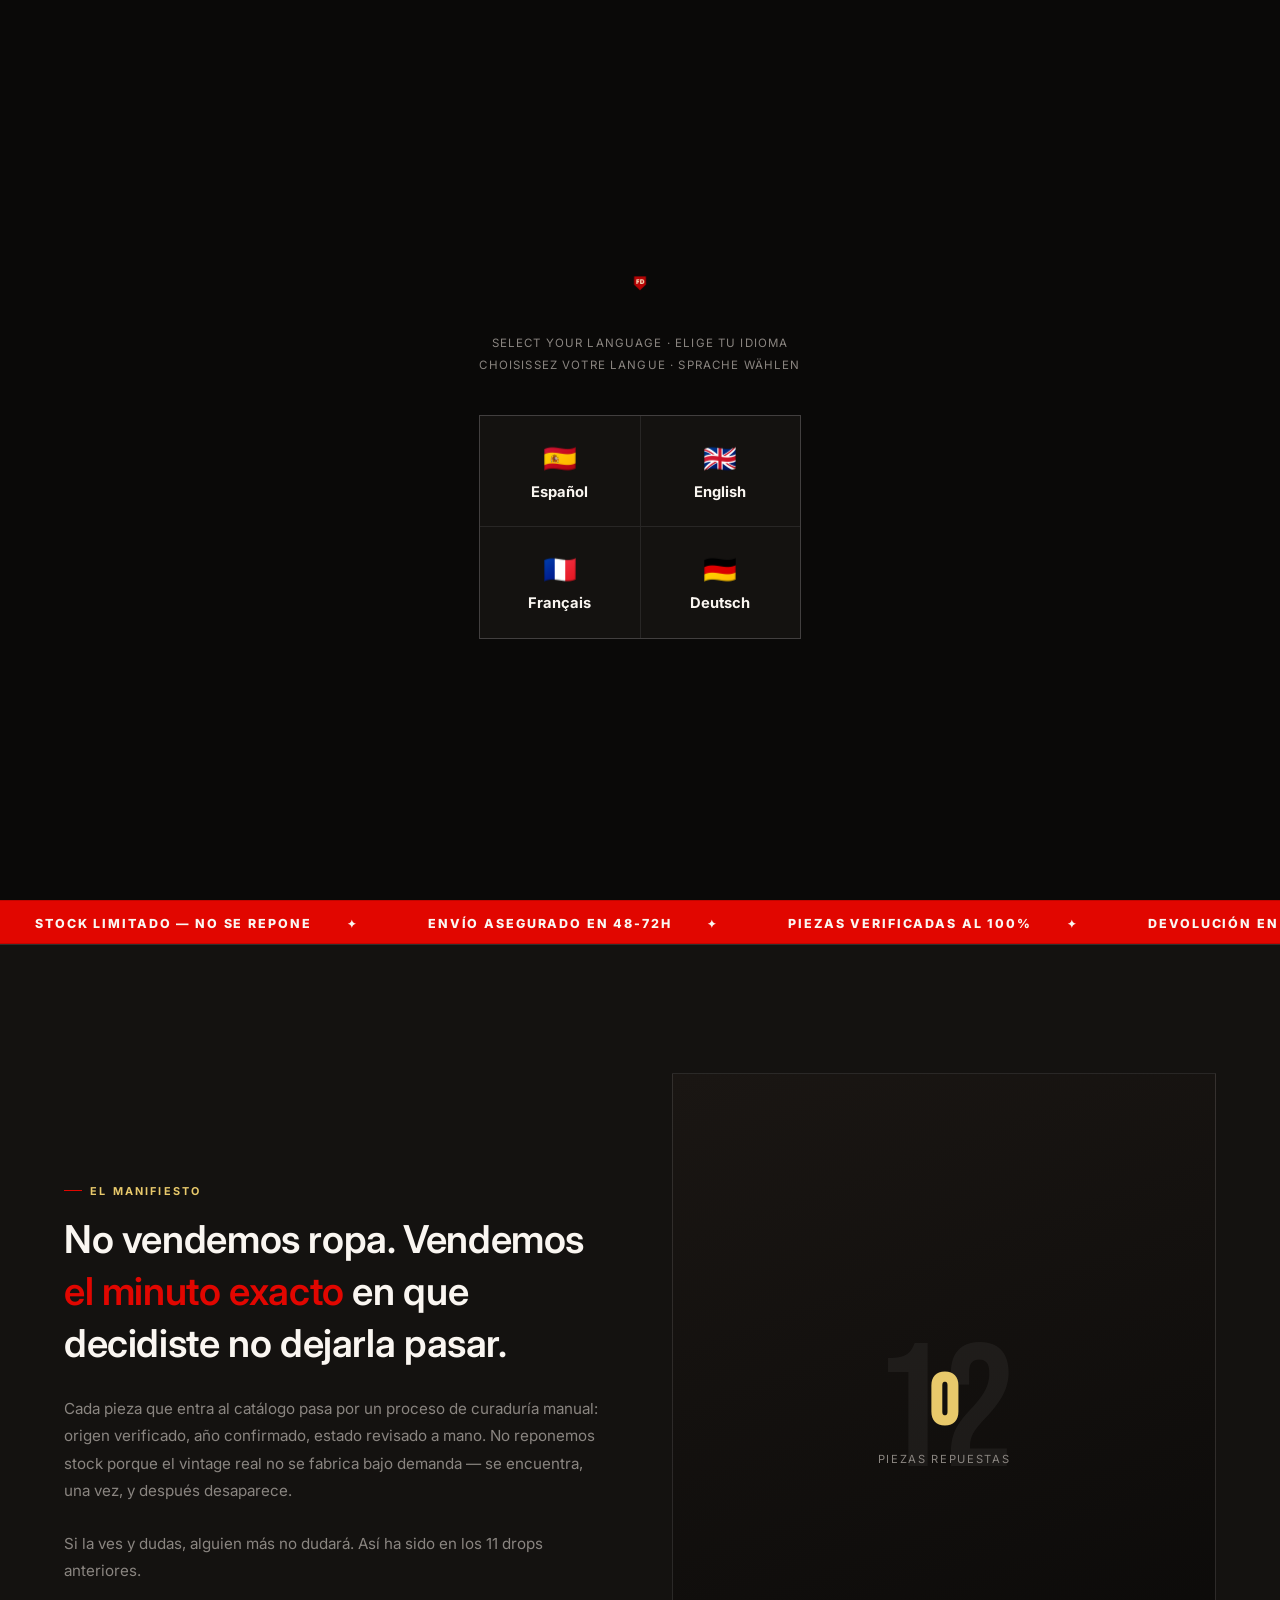
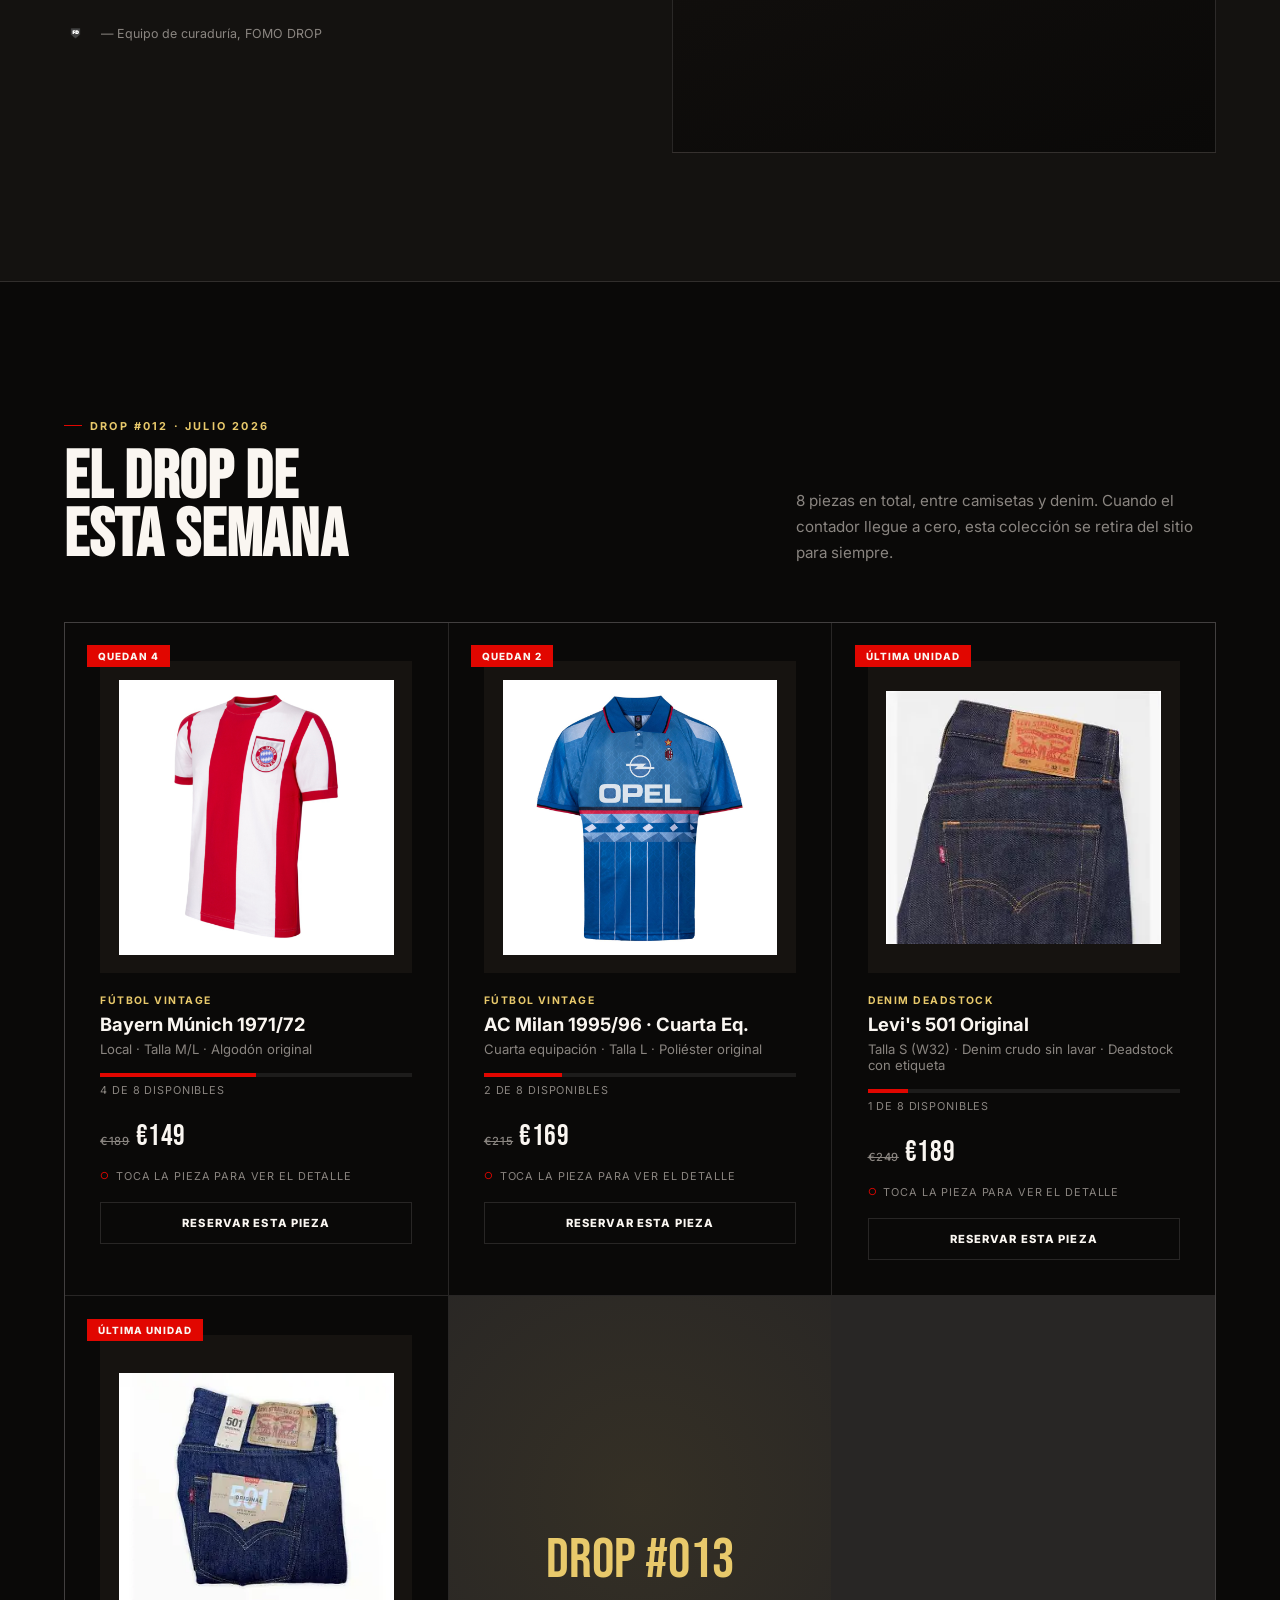
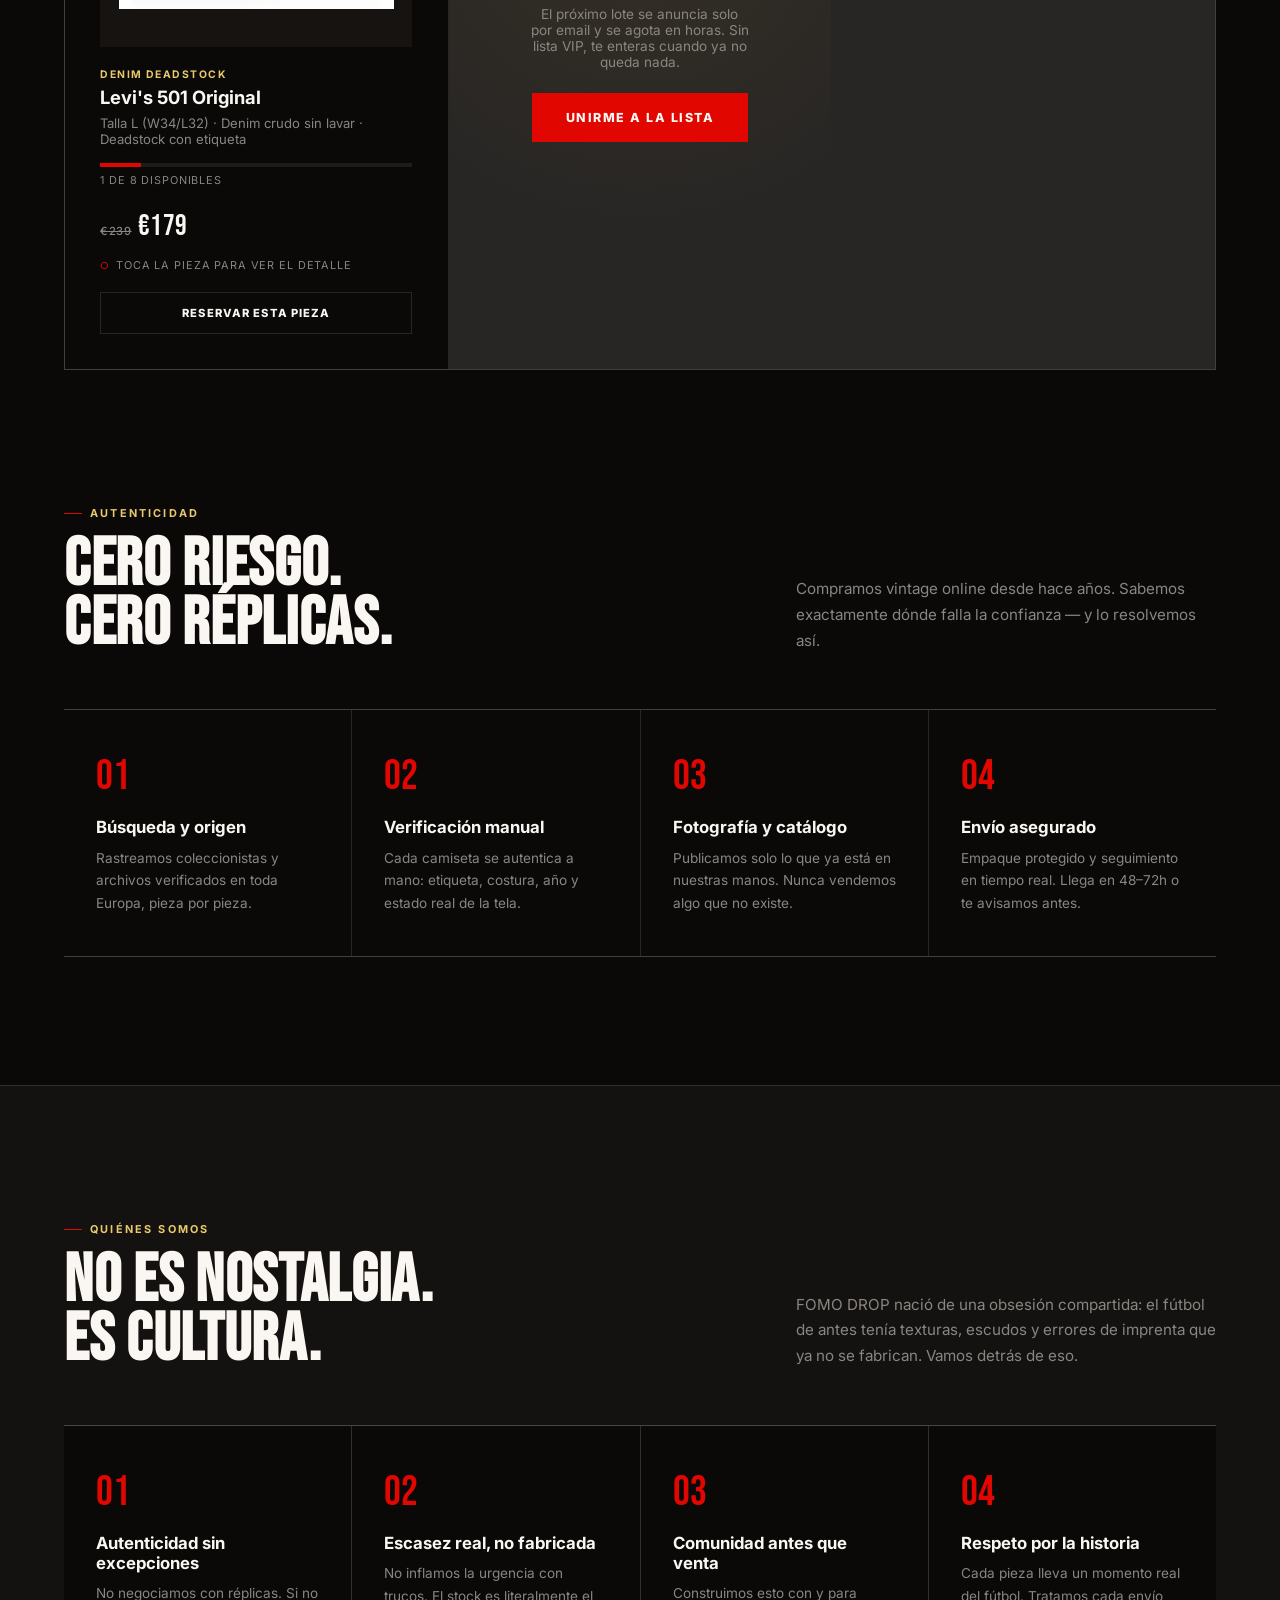
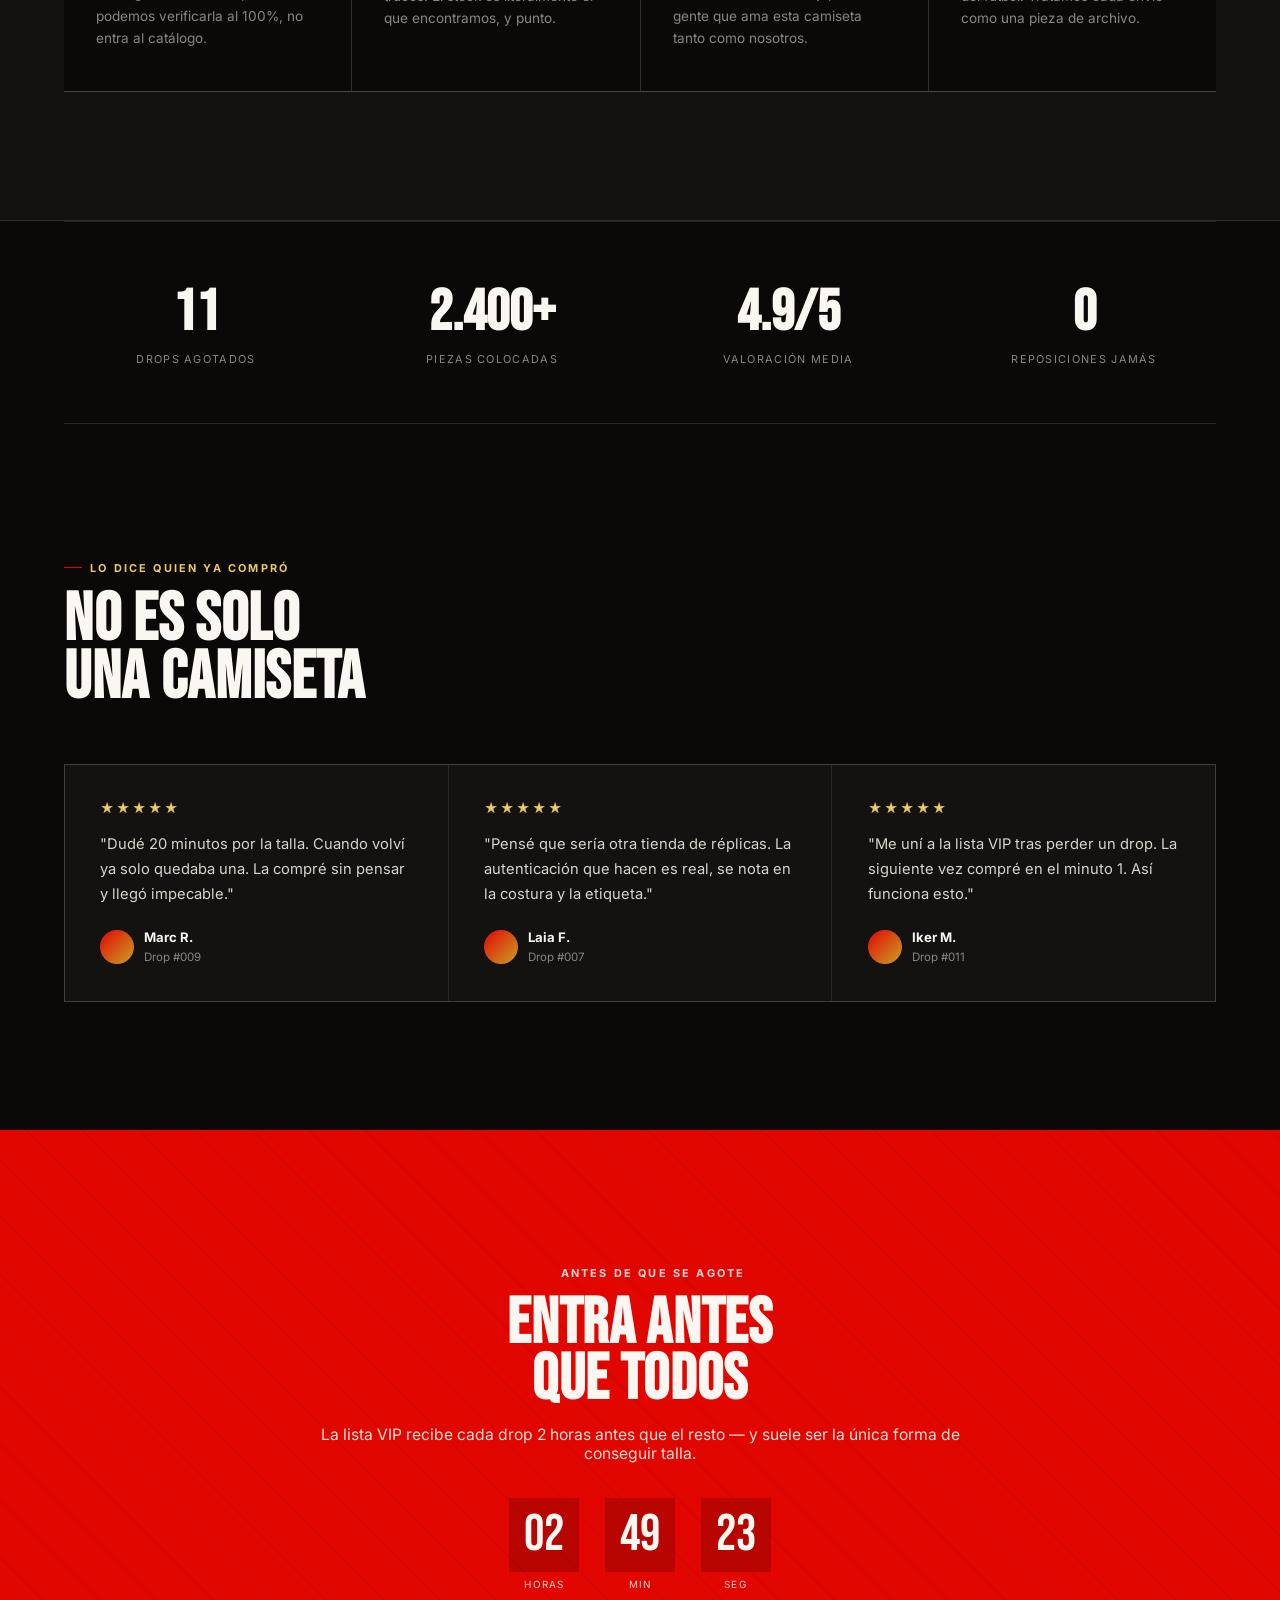
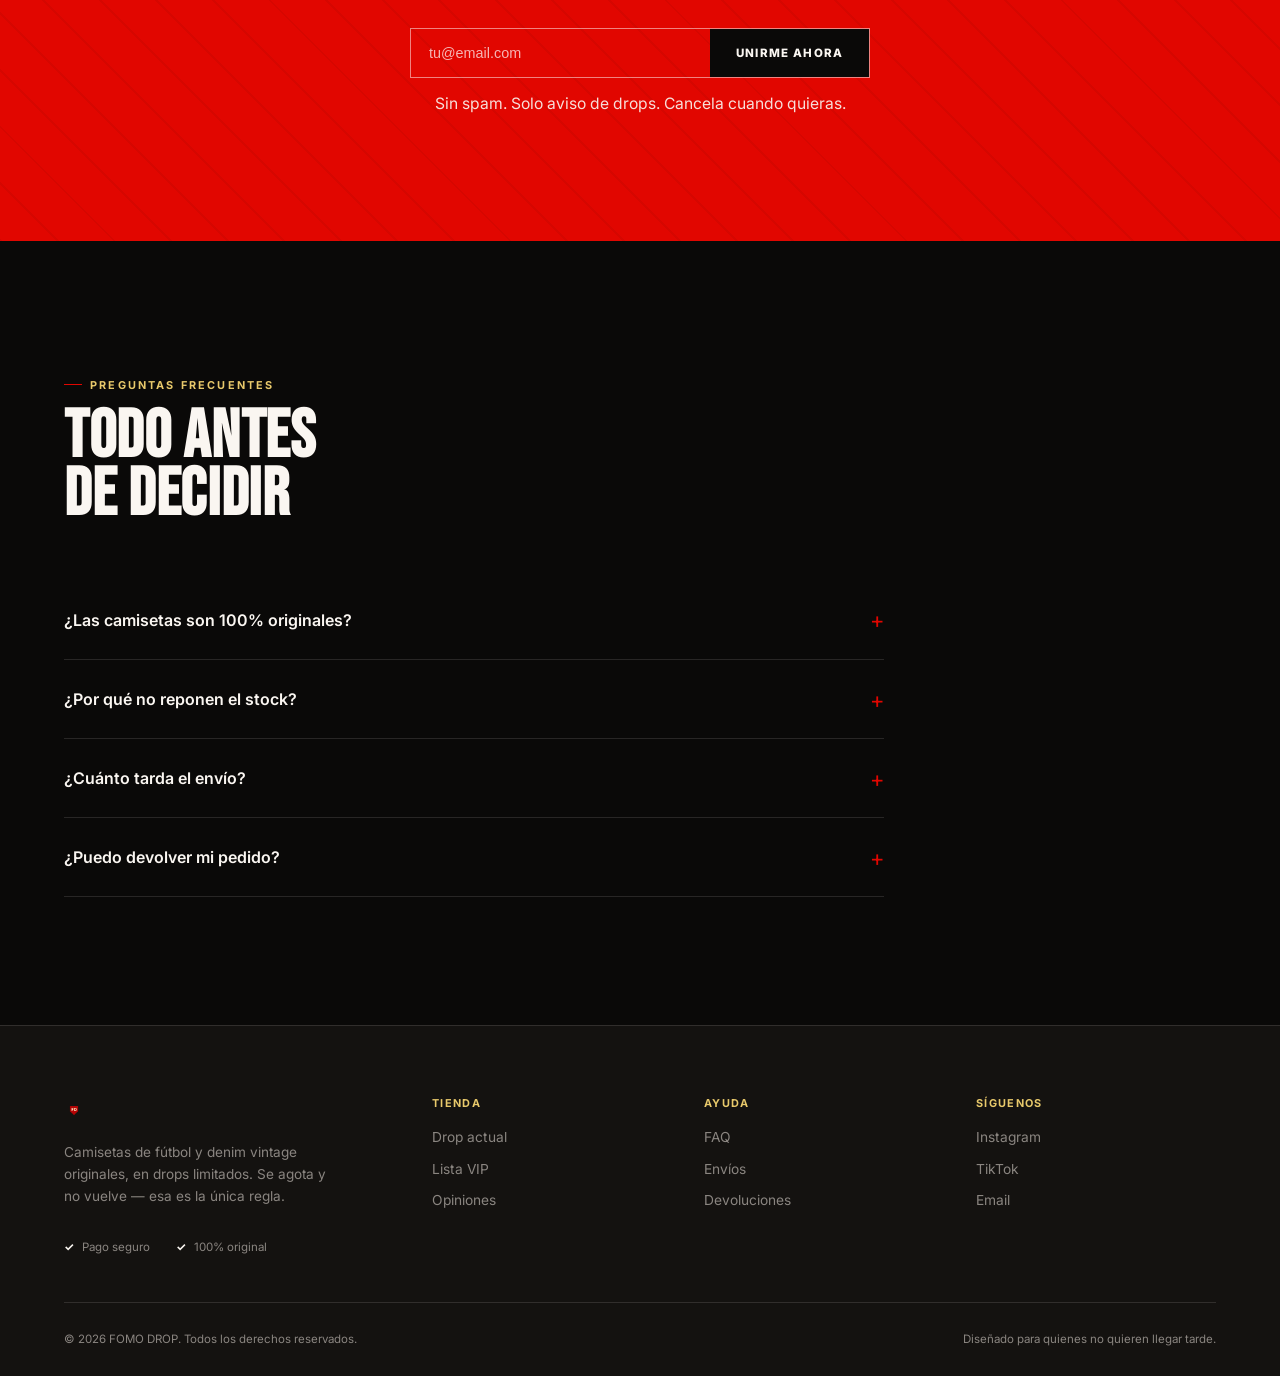
==== commit 977b1fd2: "Tab Producto navega directo a la seccion de productos" ====
--- a/index.html
+++ b/index.html
@@ -335,7 +335,7 @@
   <a href="#" class="nav__logo"><img src="img/logo.png" alt="FOMO DROP"></a>
   <ul class="nav__links">
     <li>
-      <button class="nav__trigger" data-i18n="nav_producto">Producto <span class="caret">▾</span></button>
+      <a href="#drop" class="nav__trigger" data-i18n="nav_producto">Producto <span class="caret">▾</span></a>
       <div class="dropdown">
         <a href="#drop"><span data-i18n="nav_producto_actual">Drop actual</span><span class="dropdown__meta" data-i18n="nav_producto_actual_meta">Lo que hay disponible ahora</span></a>
         <div id="navProductLinks"></div>
@@ -385,14 +385,7 @@
     <button class="mobile-close" id="mobileClose" aria-label="Cerrar menú">✕</button>
   </div>
   <nav class="mobile-menu__links">
-    <div class="mobile-acc">
-      <button class="mobile-link"><span data-i18n="nav_producto">Producto</span> <span class="caret">▾</span></button>
-      <div class="mobile-sub">
-        <a href="#drop" data-i18n="nav_producto_actual">Drop actual</a>
-        <div id="mobileProductLinks"></div>
-        <a href="#proceso" data-i18n="nav_producto_verify_short">Autenticidad</a>
-      </div>
-    </div>
+    <a href="#drop" class="mobile-link" data-i18n="nav_producto">Producto</a>
     <div class="mobile-acc">
       <button class="mobile-link"><span data-i18n="nav_quienes">Quiénes Somos</span> <span class="caret">▾</span></button>
       <div class="mobile-sub">
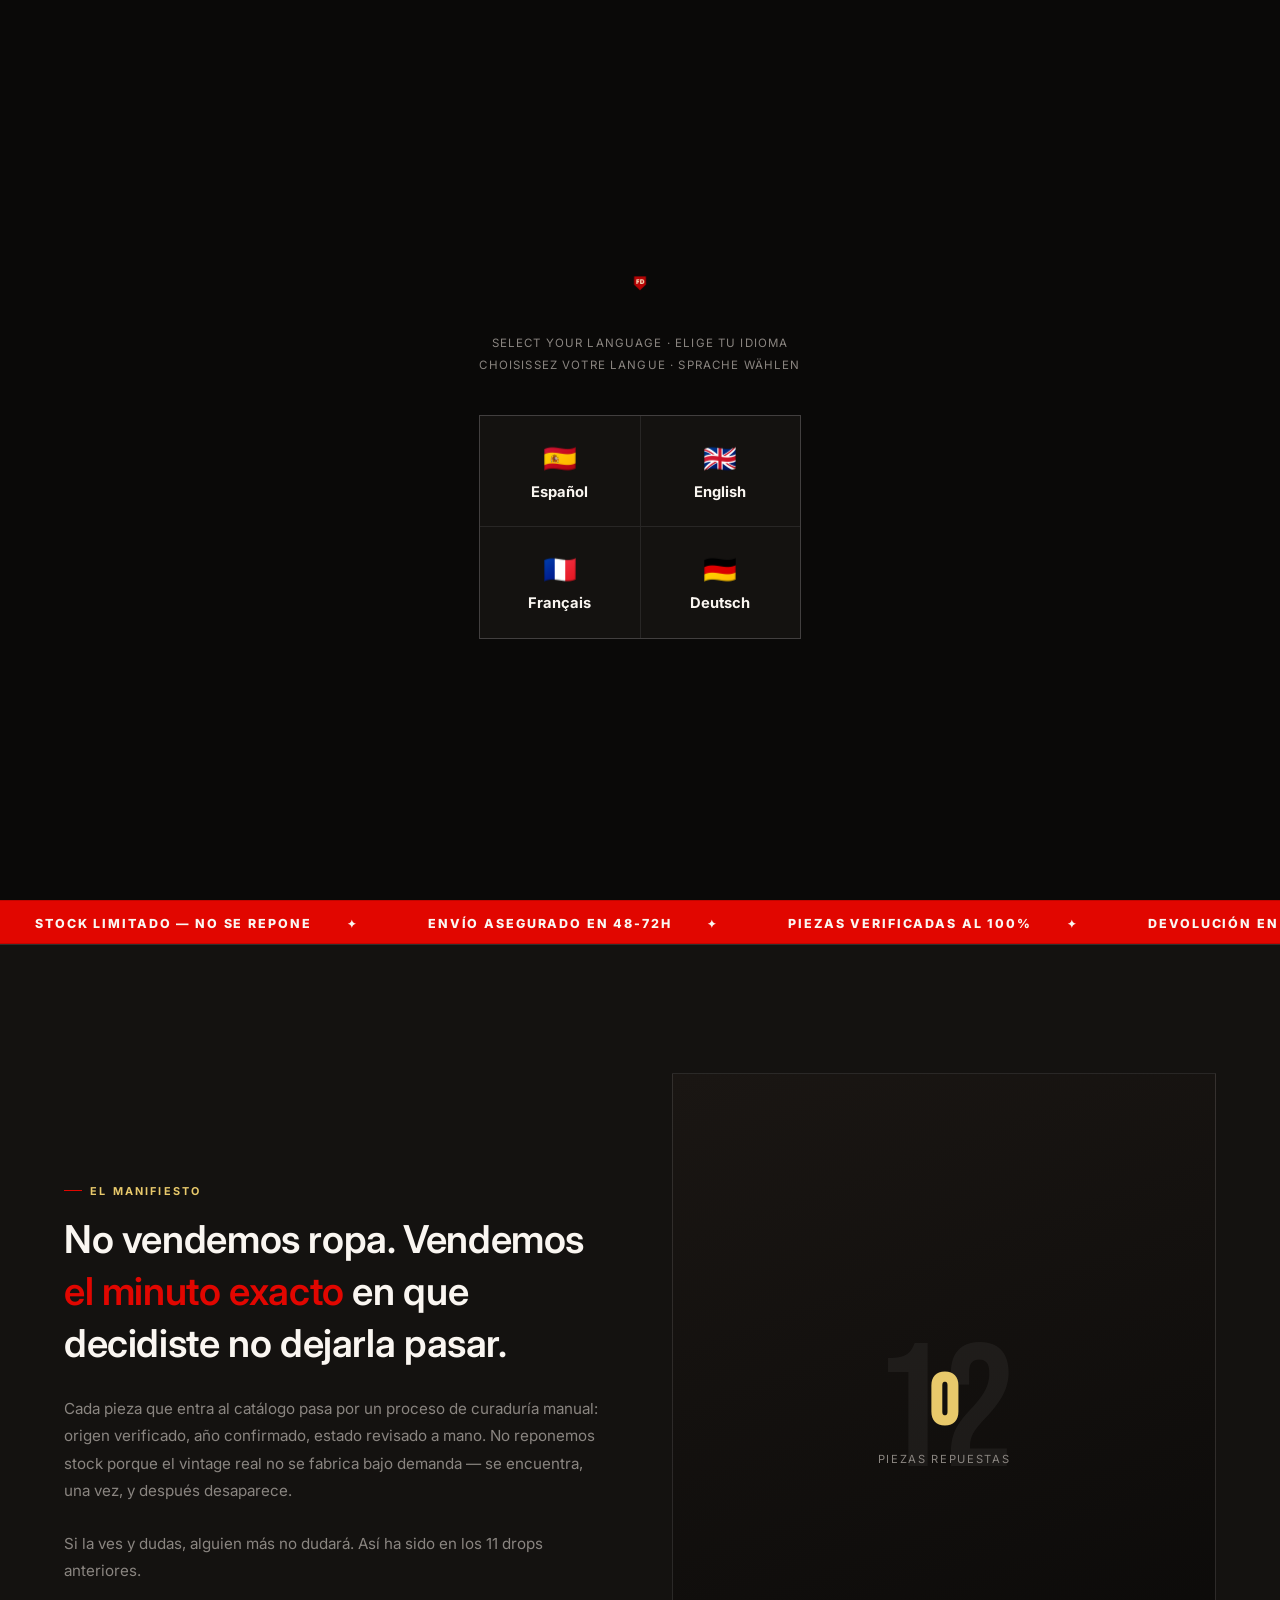
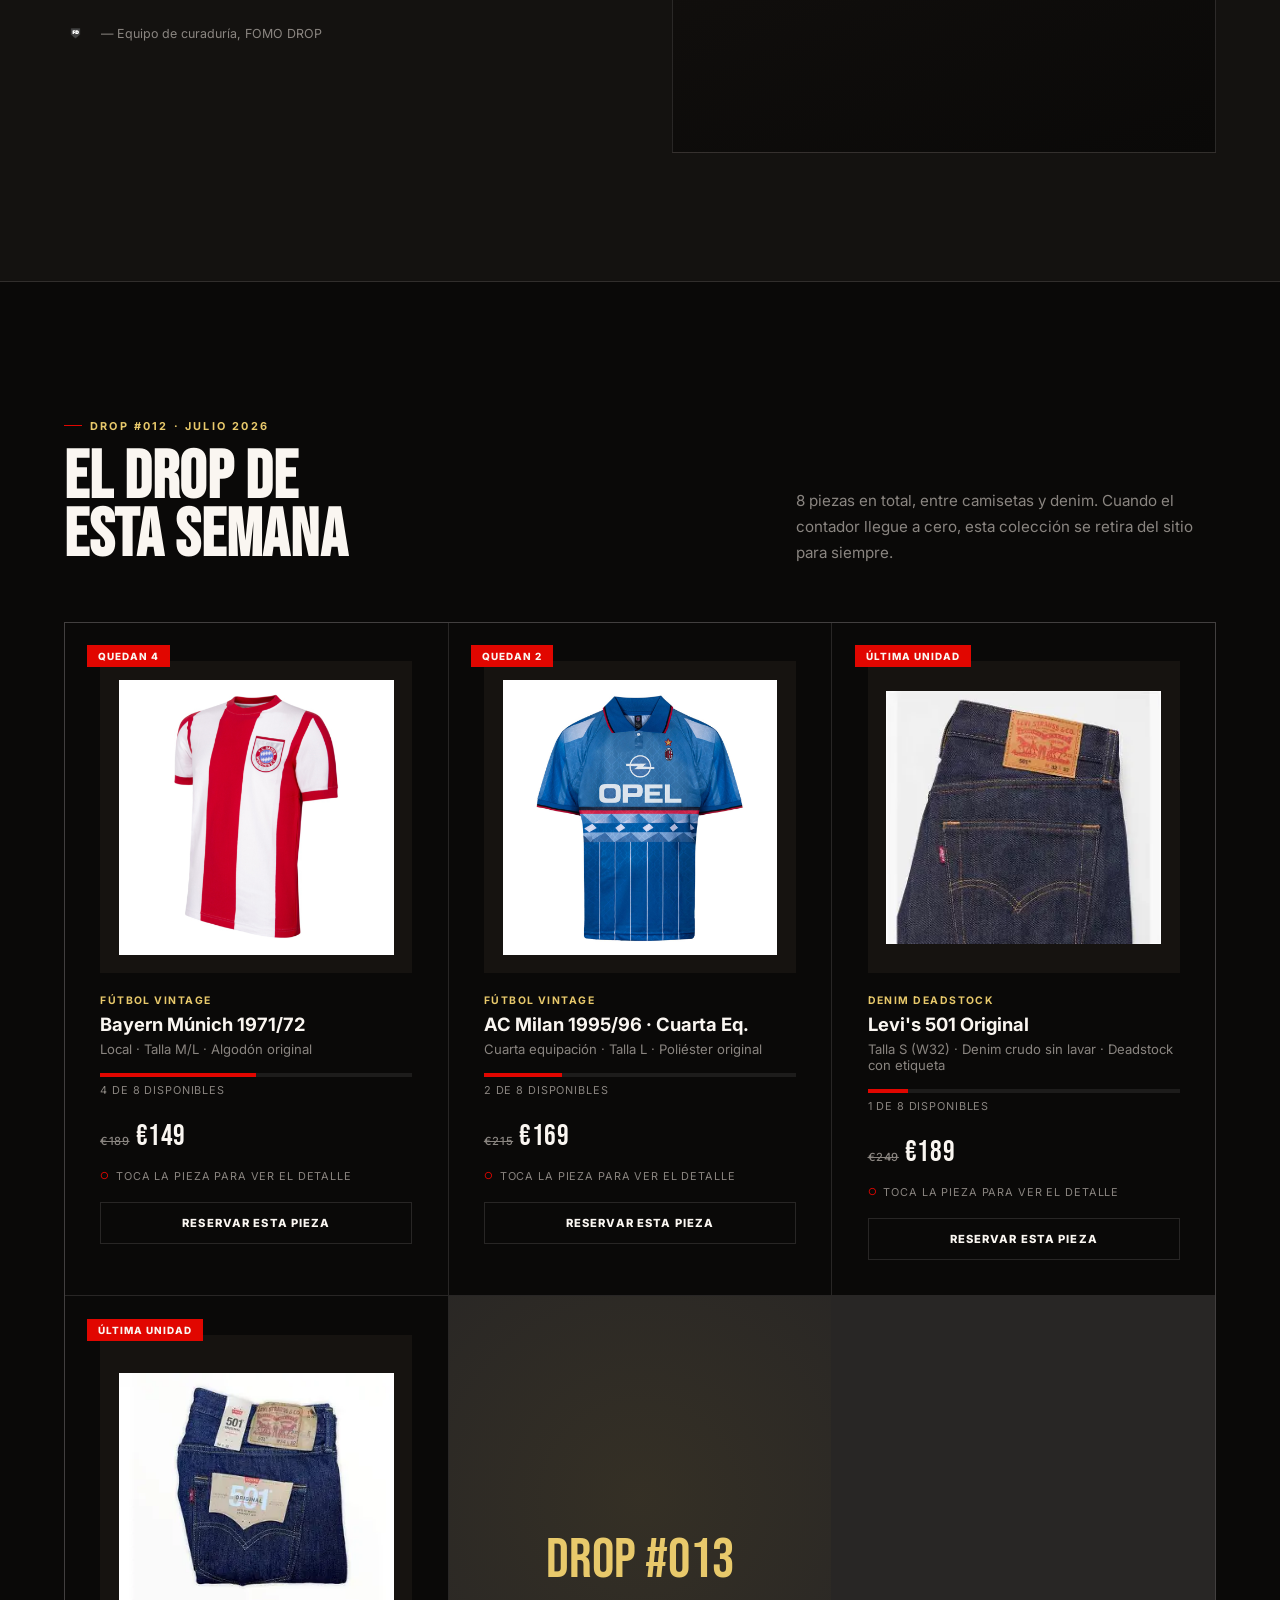
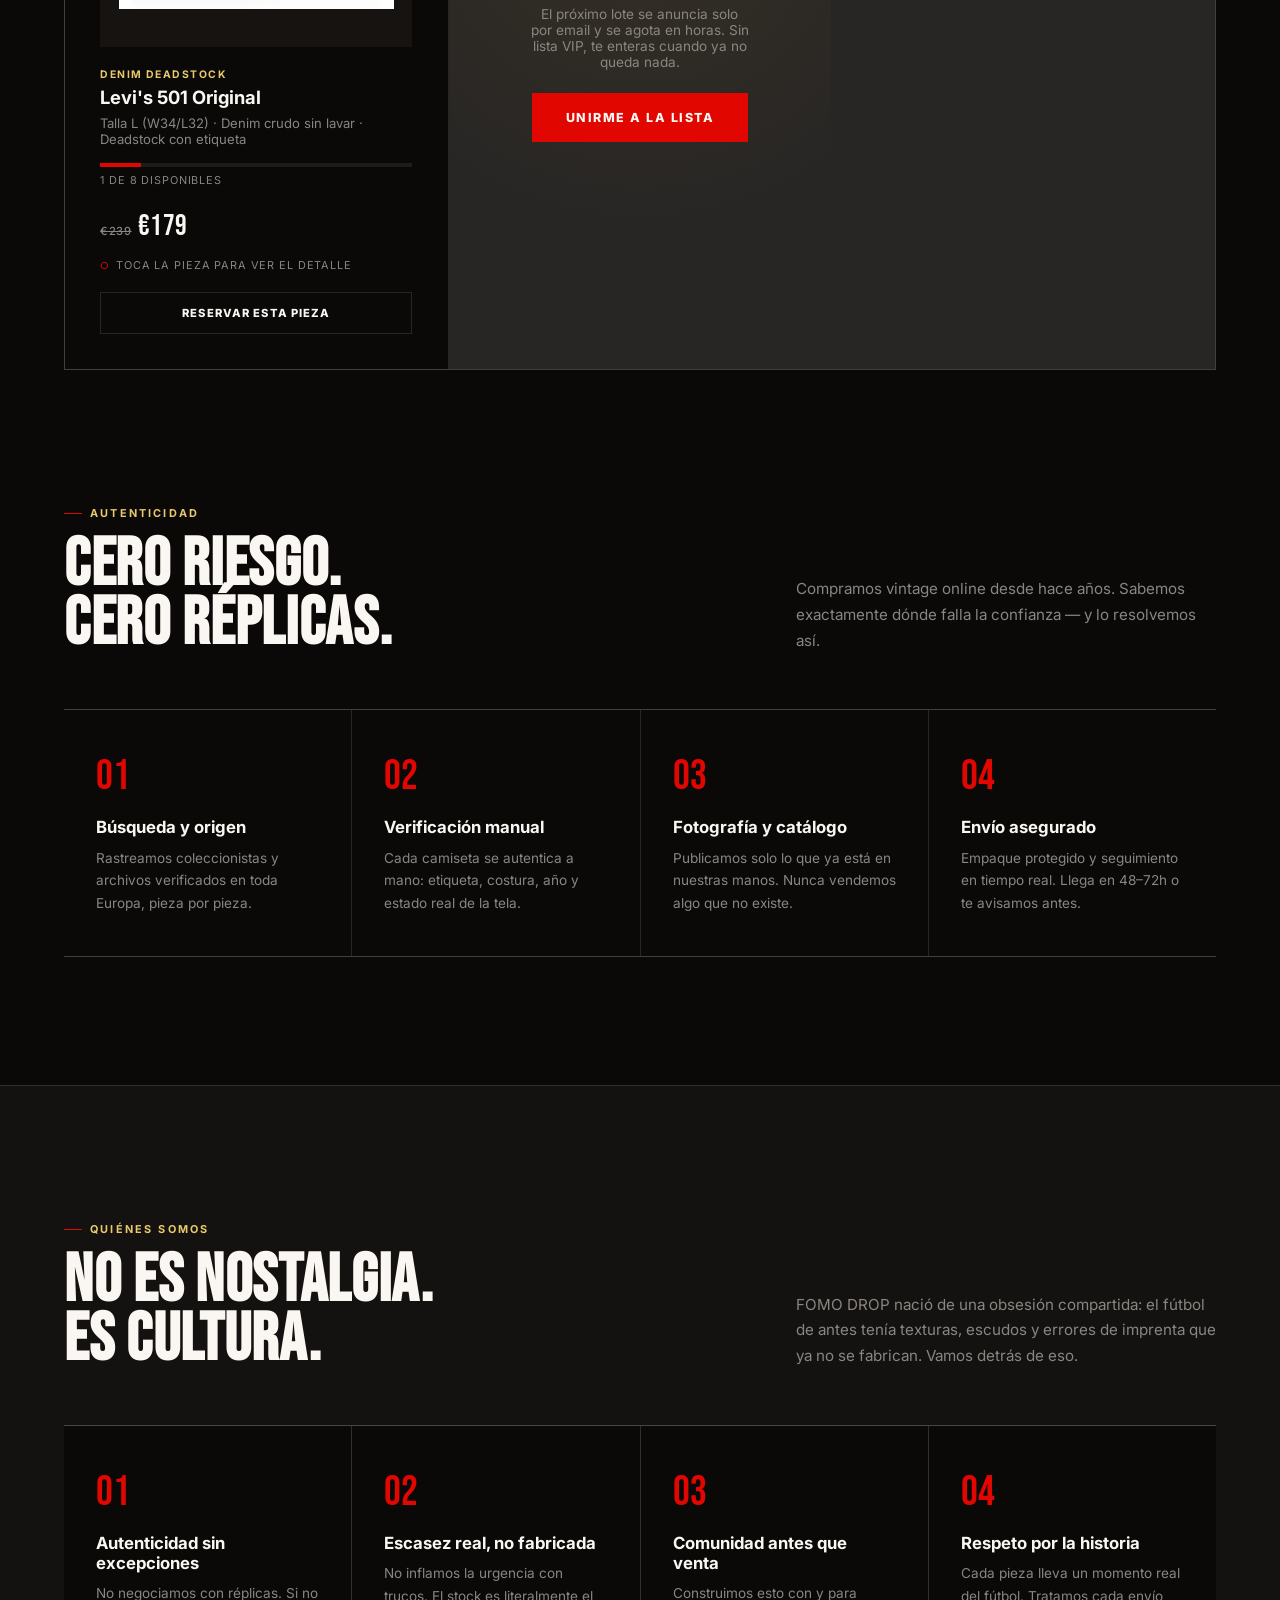
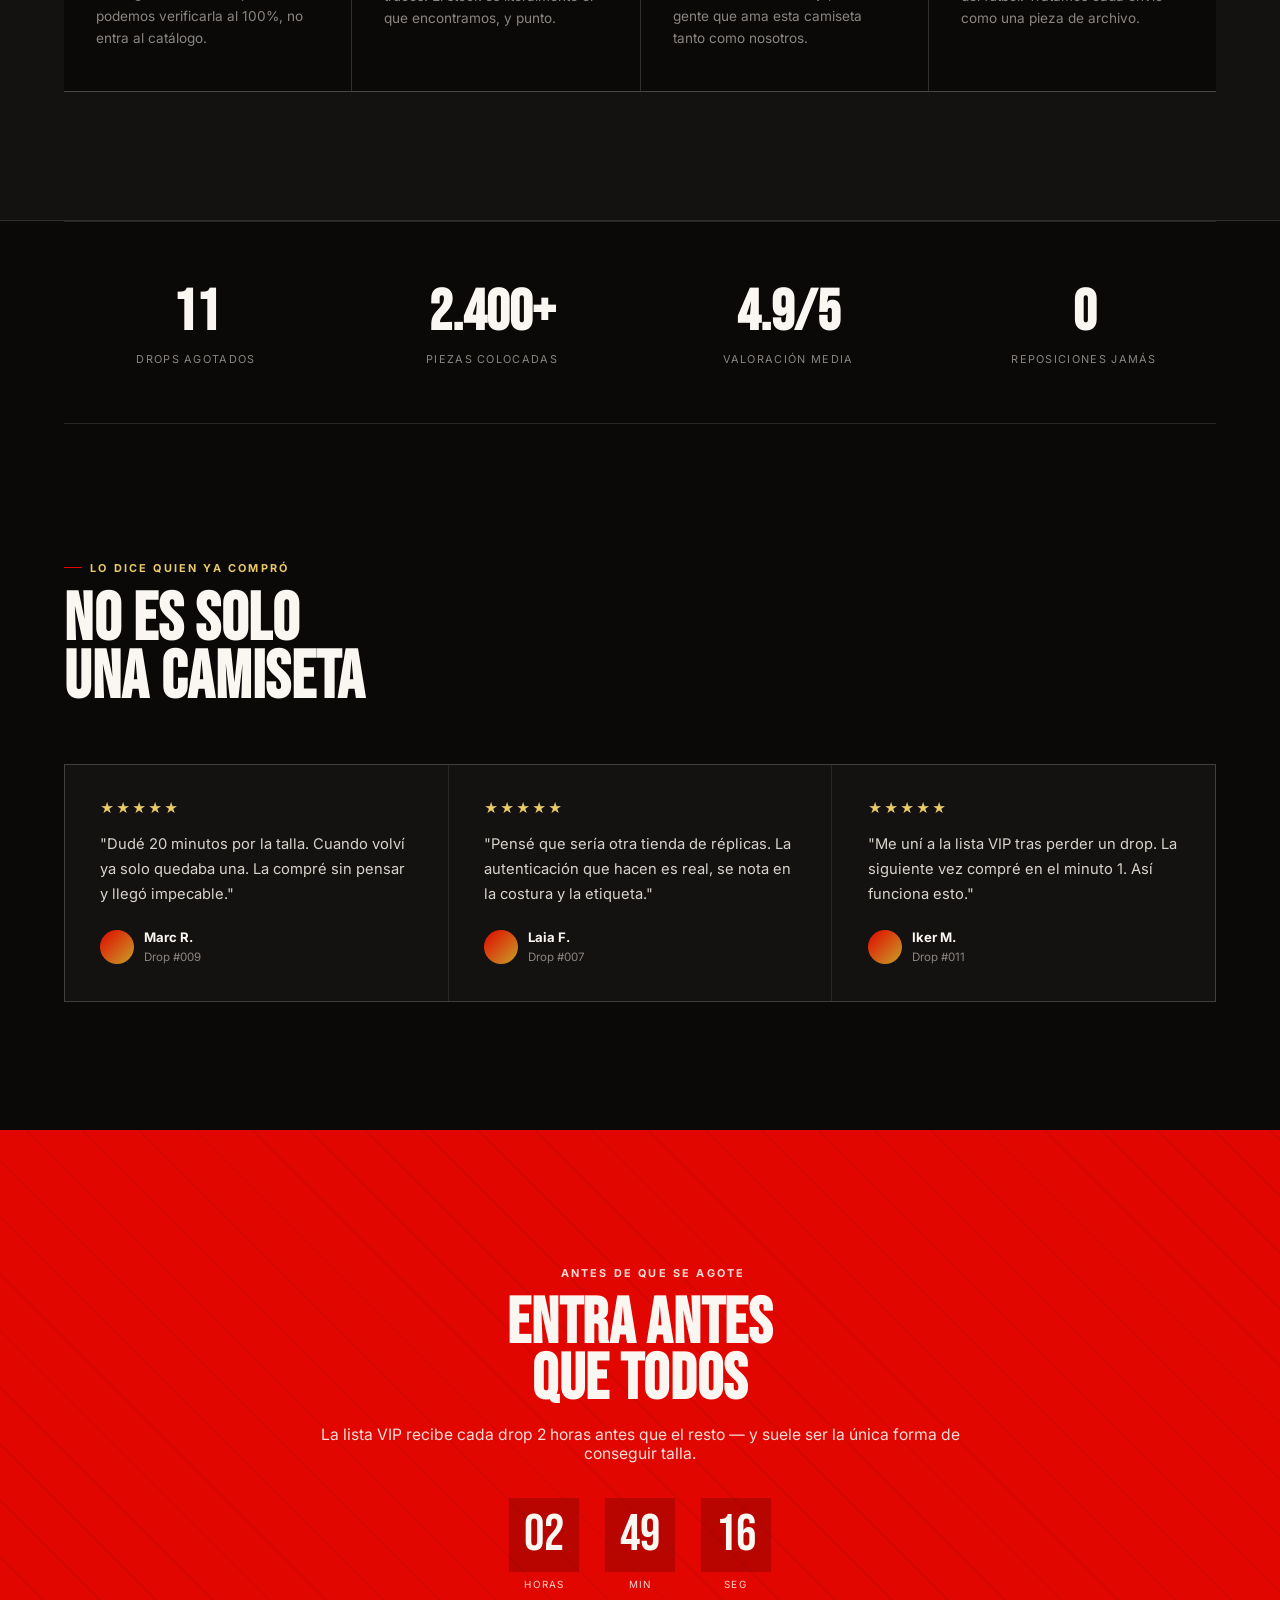
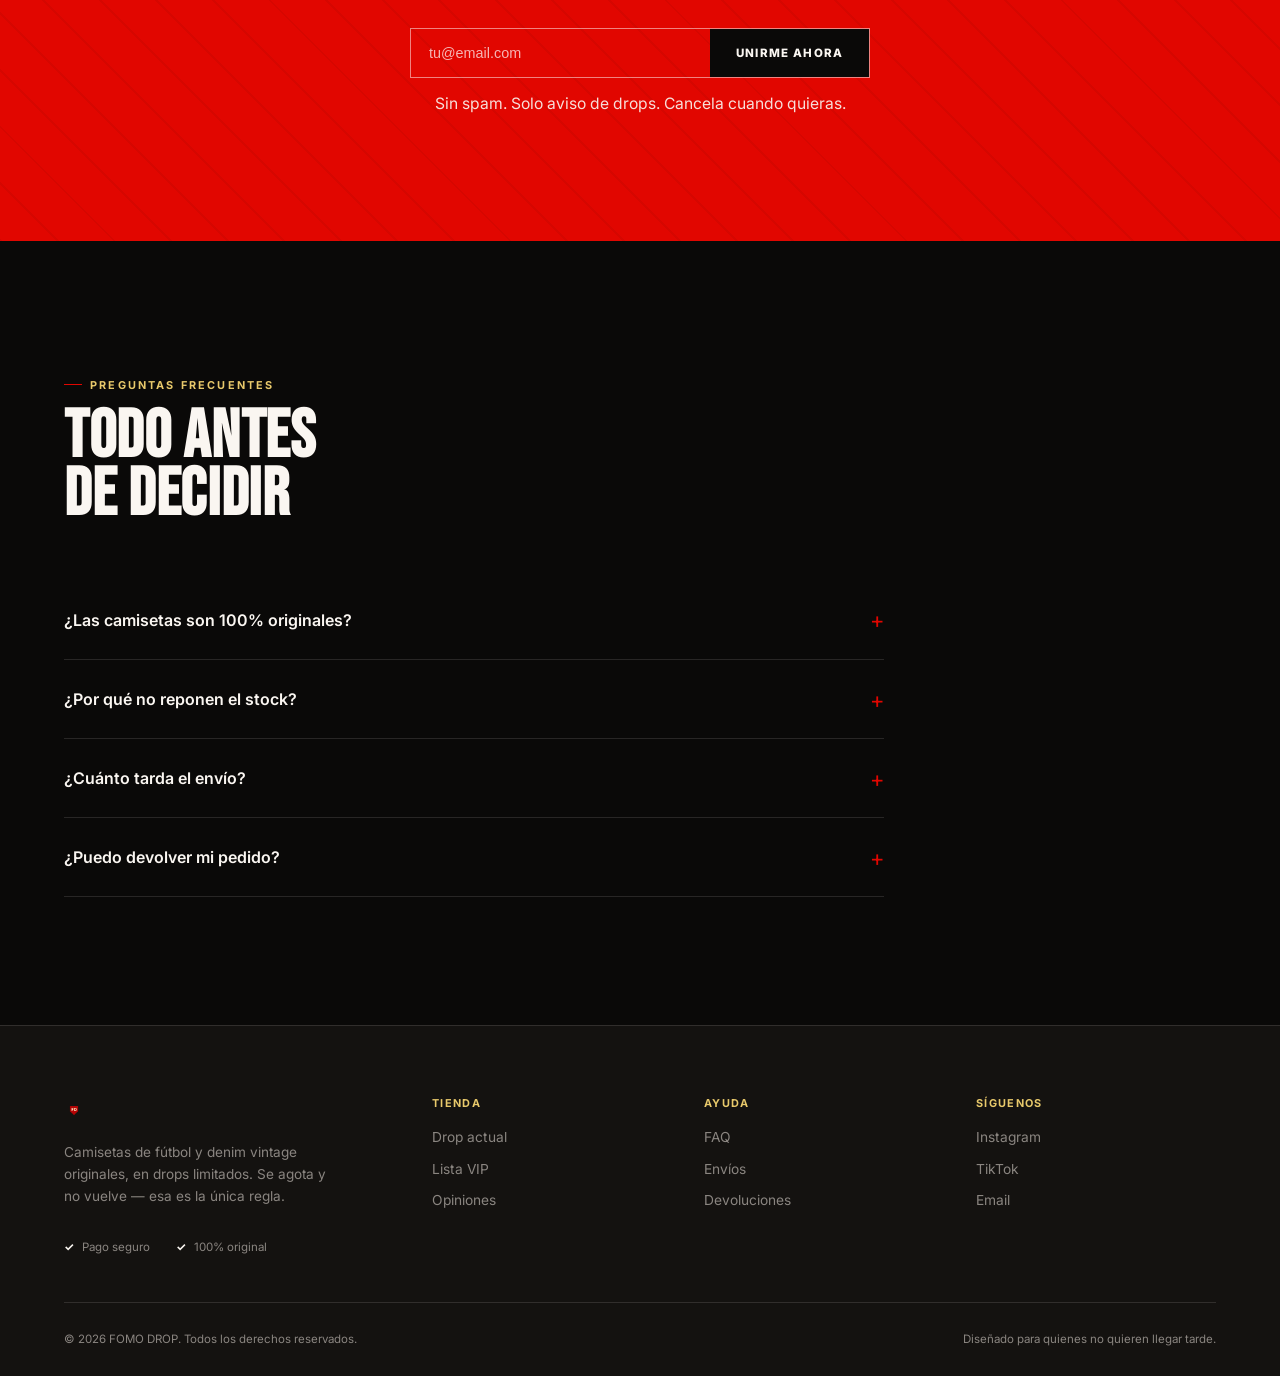
==== commit 6dc201ca: "Actualiza email de contacto en footer" ====
--- a/index.html
+++ b/index.html
@@ -651,7 +651,7 @@
     </div>
     <div class="footer">
       <h5 data-i18n="footer_h_social">Síguenos</h5>
-      <ul><li><a href="https://instagram.com/fomodrop" target="_blank" rel="noopener">Instagram</a></li><li><a href="https://tiktok.com/@fomodrop" target="_blank" rel="noopener">TikTok</a></li><li><a href="mailto:hola@fomodrop.com" data-i18n="footer_email">Email</a></li></ul>
+      <ul><li><a href="https://instagram.com/fomodrop" target="_blank" rel="noopener">Instagram</a></li><li><a href="https://tiktok.com/@fomodrop" target="_blank" rel="noopener">TikTok</a></li><li><a href="mailto:ayoubgk12@gmail.com" data-i18n="footer_email">Email</a></li></ul>
     </div>
   </div>
   <div class="footer__bottom">
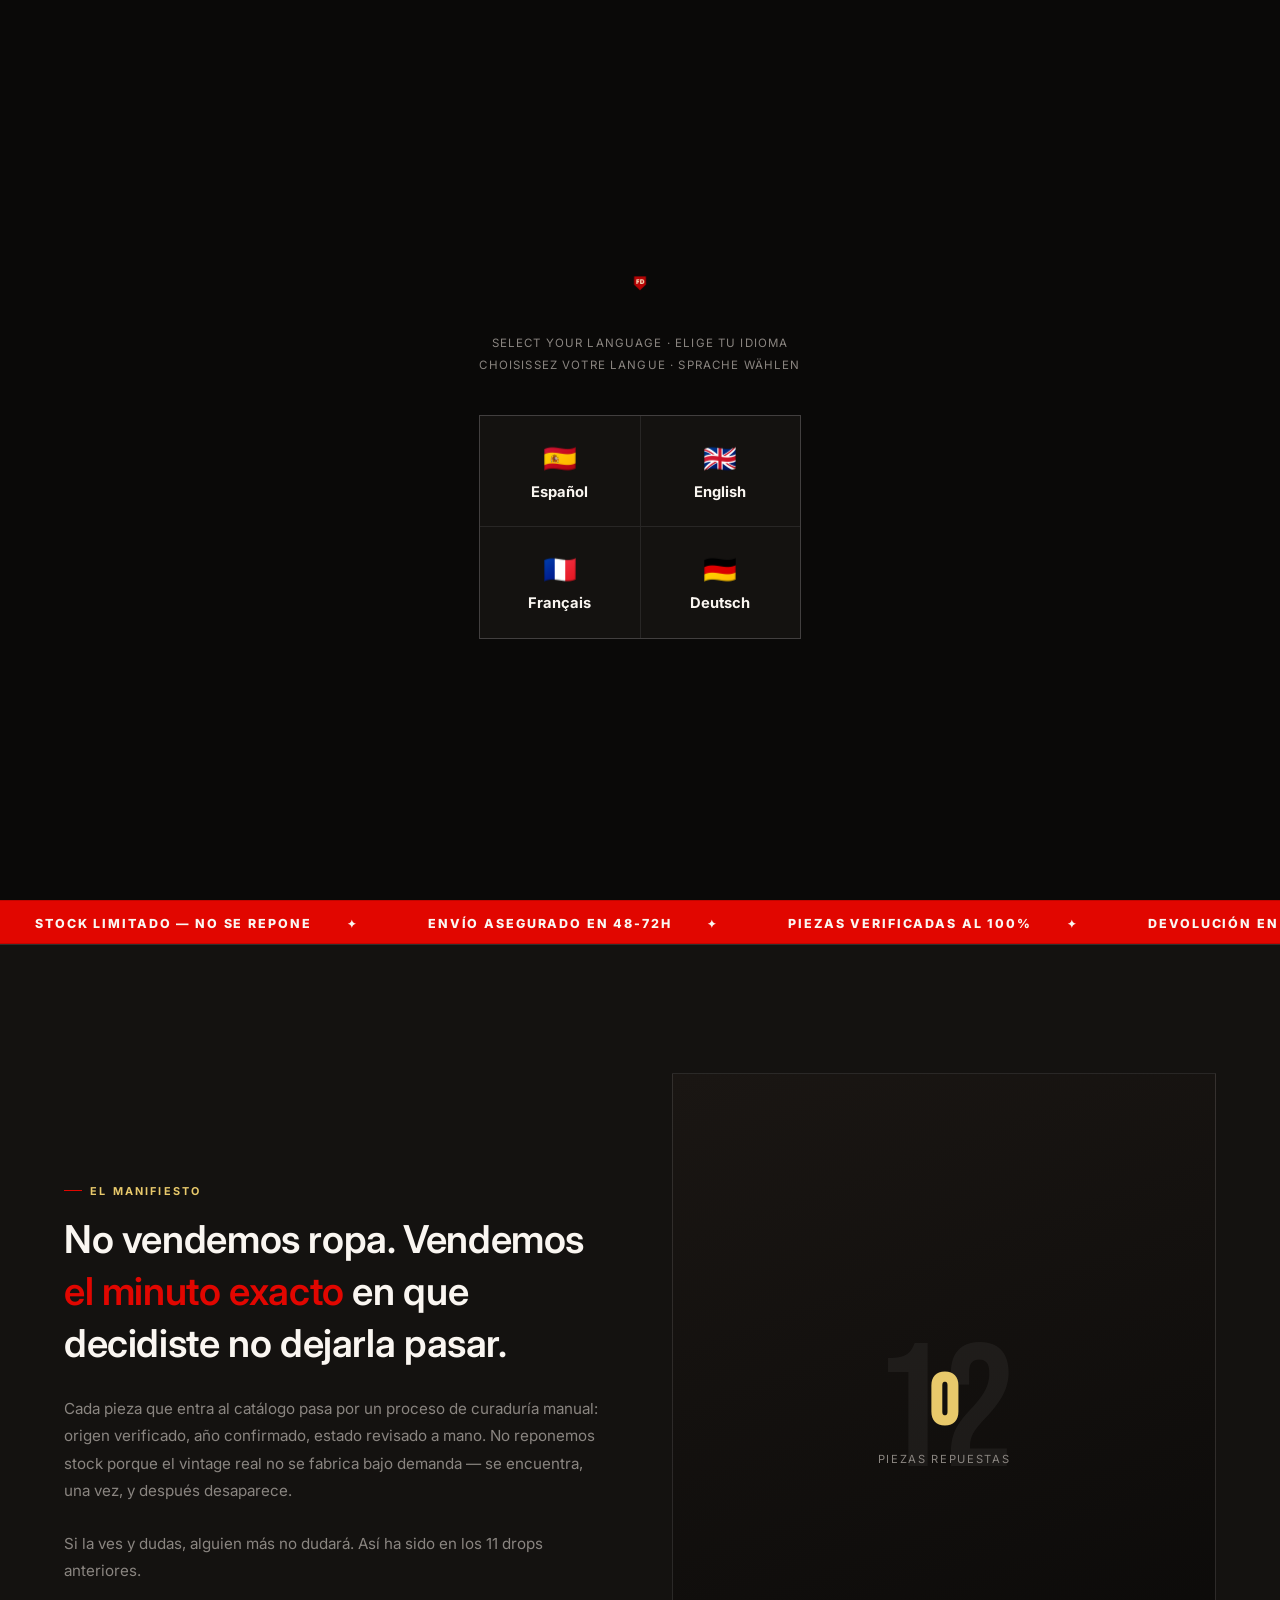
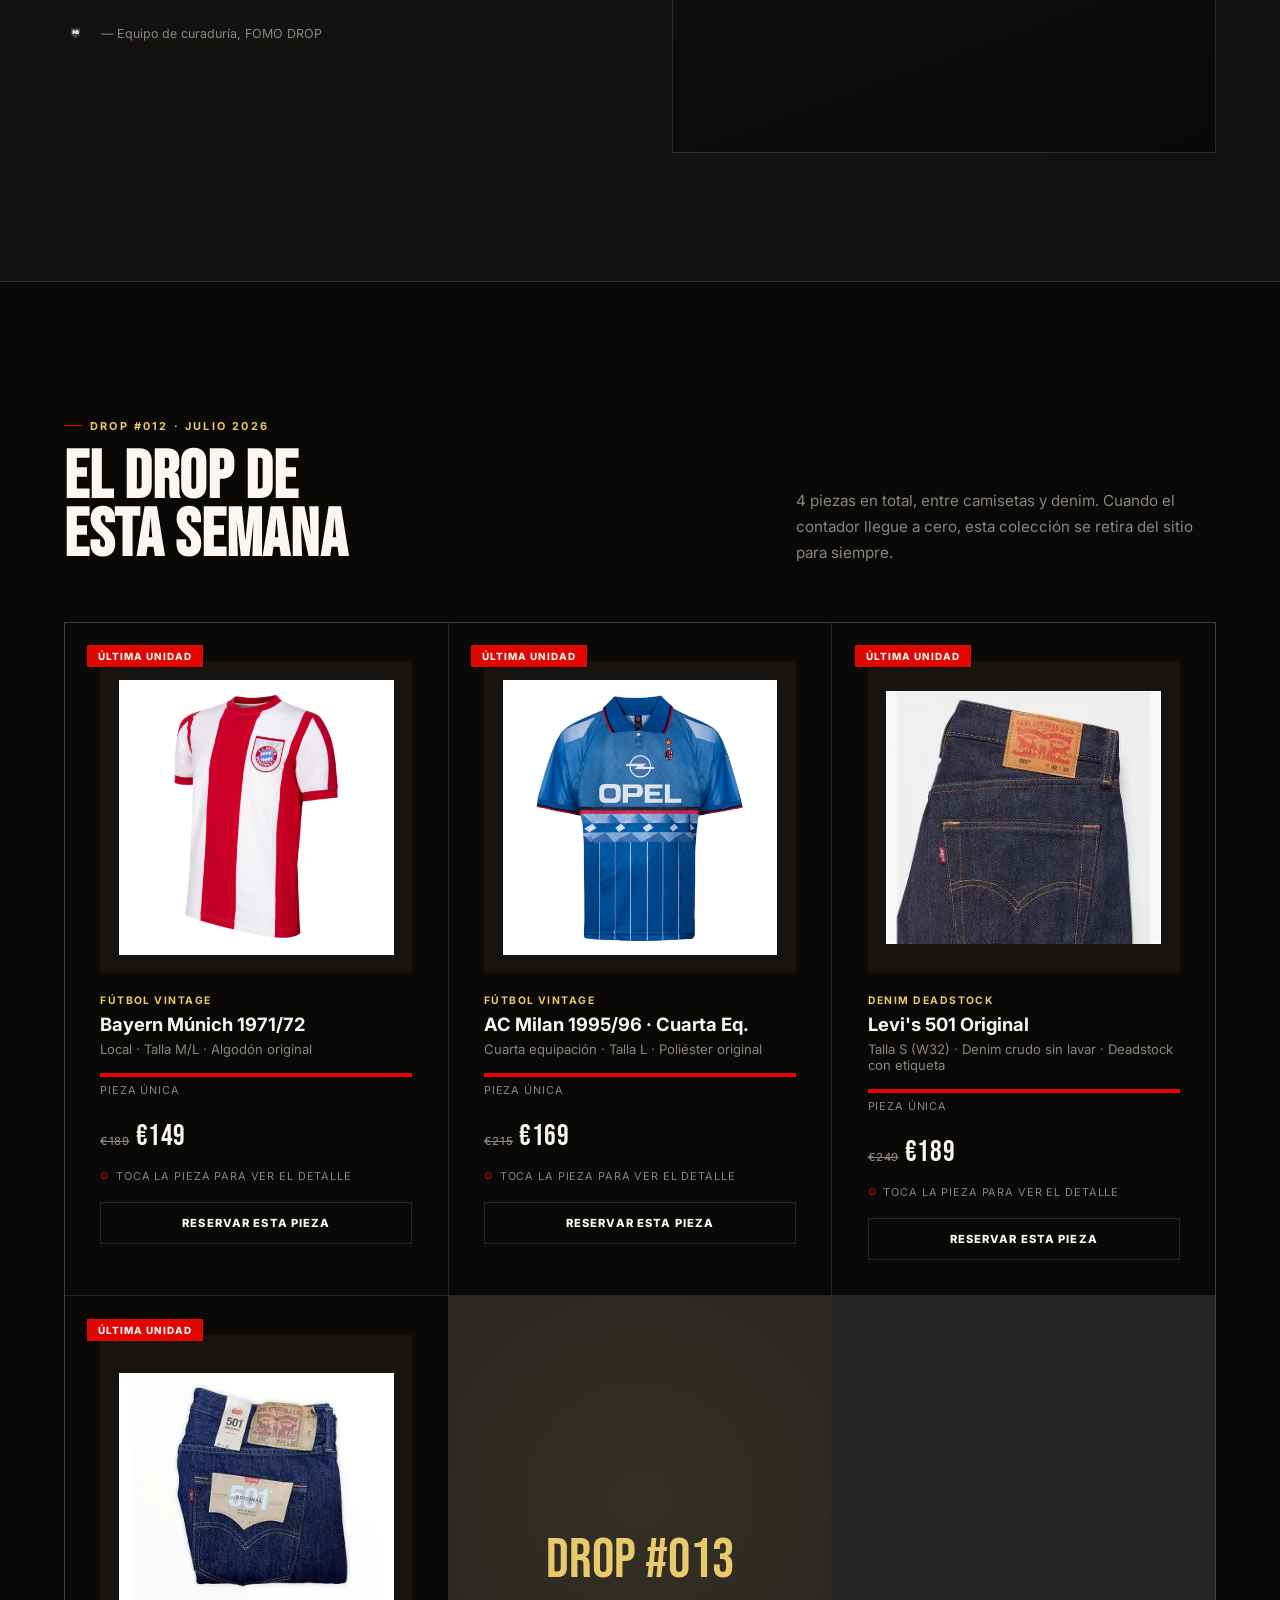
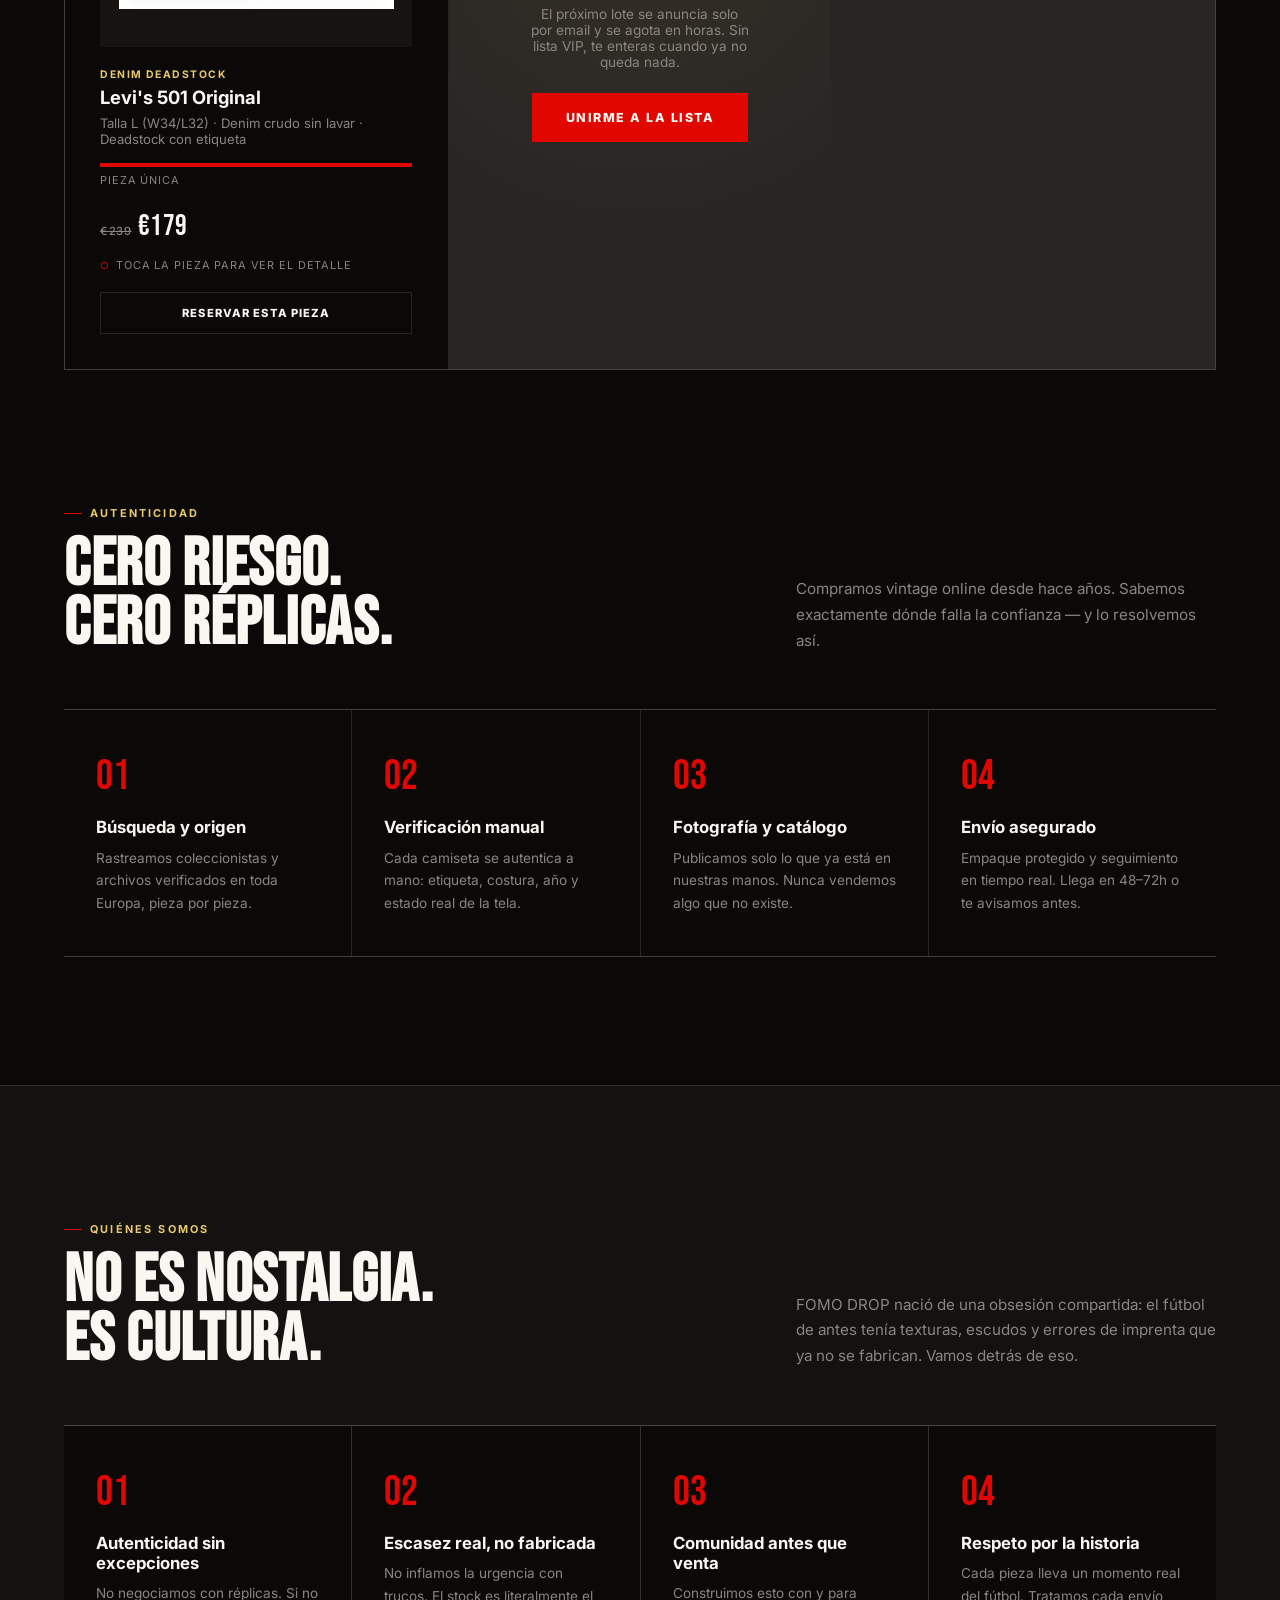
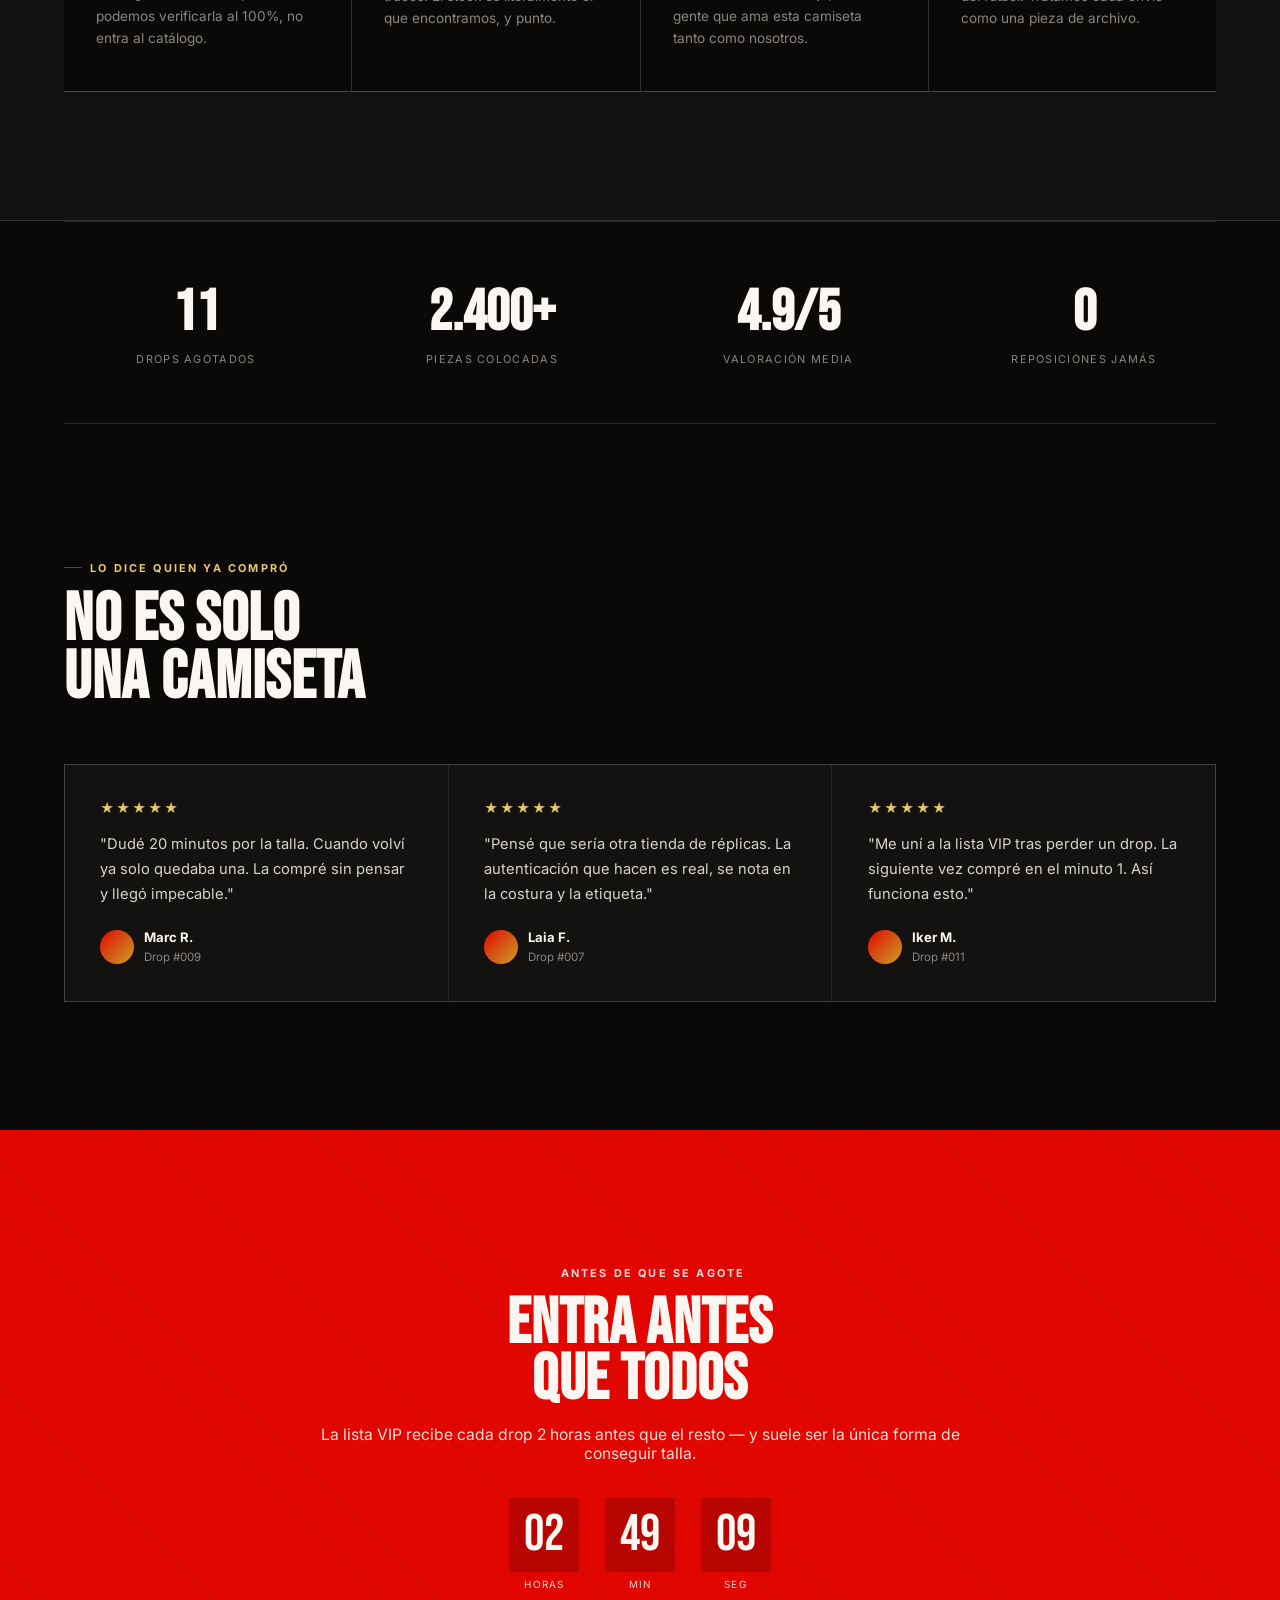
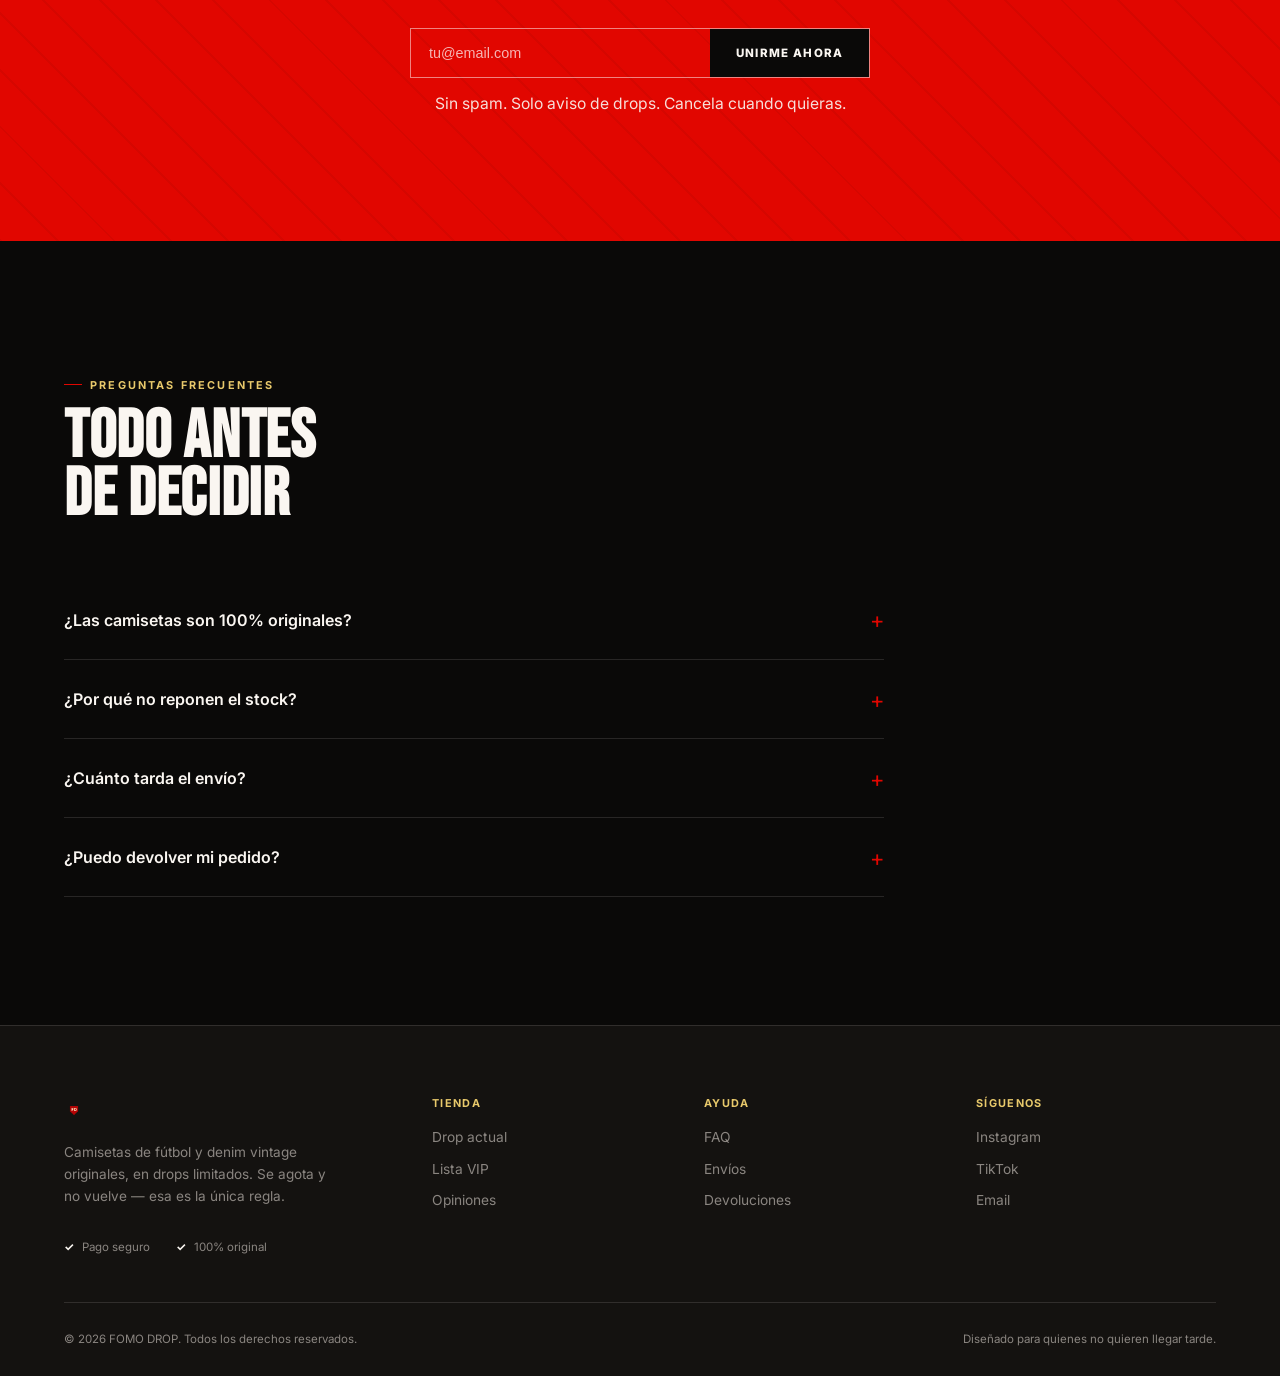
==== commit 327ad3d6: "Piezas unicas: cada producto es 1 de 1" ====
--- a/index.html
+++ b/index.html
@@ -689,7 +689,7 @@
 marquee_1:`STOCK LIMITADO — NO SE REPONE`,marquee_2:`ENVÍO ASEGURADO EN 48-72H`,marquee_3:`PIEZAS VERIFICADAS AL 100%`,marquee_4:`DEVOLUCIÓN EN 14 DÍAS`,
 manifesto_eyebrow:`El manifiesto`,manifesto_quote:`No vendemos ropa. Vendemos <em>el minuto exacto</em> en que decidiste no dejarla pasar.`,manifesto_body1:`Cada pieza que entra al catálogo pasa por un proceso de curaduría manual: origen verificado, año confirmado, estado revisado a mano. No reponemos stock porque el vintage real no se fabrica bajo demanda — se encuentra, una vez, y después desaparece.`,manifesto_body2:`Si la ves y dudas, alguien más no dudará. Así ha sido en los 11 drops anteriores.`,manifesto_signature:`— Equipo de curaduría, FOMO DROP`,manifesto_panel_label:`Piezas repuestas`,
 drop_eyebrow:`Drop #012 · Julio 2026`,drop_title:`El drop de<br>esta semana`,drop_desc:`{n} piezas en total, entre camisetas y denim. Cuando el contador llegue a cero, esta colección se retira del sitio para siempre.`,
-product_hint:`Toca la pieza para ver el detalle`,product_reserve:`Reservar esta pieza`,product_last_unit:`Última unidad`,product_badge_left:`Quedan {n}`,product_stock_of:`{n} de {total} disponibles`,
+product_hint:`Toca la pieza para ver el detalle`,product_reserve:`Reservar esta pieza`,product_last_unit:`Última unidad`,product_badge_left:`Quedan {n}`,product_stock_of:`{n} de {total} disponibles`,product_unique:`Pieza única`,
 cat_futbol:`Fútbol Vintage`,cat_denim:`Denim Deadstock`,cat_otro:`Pieza Vintage`,
 next_label:`DROP #013`,next_desc:`El próximo lote se anuncia solo por email y se agota en horas. Sin lista VIP, te enteras cuando ya no queda nada.`,next_cta:`Unirme a la lista`,
 proceso_eyebrow:`Autenticidad`,proceso_title:`Cero riesgo.<br>Cero réplicas.`,proceso_desc:`Compramos vintage online desde hace años. Sabemos exactamente dónde falla la confianza — y lo resolvemos así.`,
@@ -712,7 +712,7 @@
 marquee_1:`LIMITED STOCK — NEVER RESTOCKED`,marquee_2:`INSURED SHIPPING IN 48-72H`,marquee_3:`100% VERIFIED PIECES`,marquee_4:`14-DAY RETURNS`,
 manifesto_eyebrow:`The manifesto`,manifesto_quote:`We don't sell clothes. We sell <em>the exact minute</em> you decided not to let it go.`,manifesto_body1:`Every piece that enters the catalogue goes through manual curation: verified origin, confirmed year, condition checked by hand. We never restock, because real vintage isn't made to order — it's found once, then it's gone.`,manifesto_body2:`If you're looking at it and hesitating, someone else won't. That's how it's gone for the last 11 drops.`,manifesto_signature:`— Curation team, FOMO DROP`,manifesto_panel_label:`Pieces restocked`,
 drop_eyebrow:`Drop #012 · July 2026`,drop_title:`This week's<br>drop`,drop_desc:`{n} pieces in total, shirts and denim combined. Once the counter hits zero, this collection is pulled from the site for good.`,
-product_hint:`Tap the piece to see the details`,product_reserve:`Reserve this piece`,product_last_unit:`Last unit`,product_badge_left:`{n} left`,product_stock_of:`{n} of {total} available`,
+product_hint:`Tap the piece to see the details`,product_reserve:`Reserve this piece`,product_last_unit:`Last unit`,product_badge_left:`{n} left`,product_stock_of:`{n} of {total} available`,product_unique:`One of a kind`,
 cat_futbol:`Vintage Football`,cat_denim:`Denim Deadstock`,cat_otro:`Vintage Piece`,
 next_label:`DROP #013`,next_desc:`The next batch is only announced by email and sells out in hours. Without the VIP list, you'll find out when there's nothing left.`,next_cta:`Join the list`,
 proceso_eyebrow:`Authenticity`,proceso_title:`Zero risk.<br>Zero replicas.`,proceso_desc:`We've been buying vintage online for years. We know exactly where trust breaks down — so here's how we fix it.`,
@@ -735,7 +735,7 @@
 marquee_1:`STOCK LIMITÉ — JAMAIS RÉAPPROVISIONNÉ`,marquee_2:`LIVRAISON ASSURÉE EN 48-72H`,marquee_3:`PIÈCES VÉRIFIÉES À 100%`,marquee_4:`RETOURS SOUS 14 JOURS`,
 manifesto_eyebrow:`Le manifeste`,manifesto_quote:`Nous ne vendons pas des vêtements. Nous vendons <em>la minute exacte</em> où vous avez décidé de ne pas la laisser filer.`,manifesto_body1:`Chaque pièce du catalogue passe par une curation manuelle : origine vérifiée, année confirmée, état contrôlé à la main. Nous ne réapprovisionnons jamais, car le vrai vintage ne se fabrique pas sur commande — il se trouve, une fois, puis disparaît.`,manifesto_body2:`Si vous hésitez en la voyant, quelqu'un d'autre n'hésitera pas. C'est comme ça depuis les 11 derniers drops.`,manifesto_signature:`— L'équipe curation, FOMO DROP`,manifesto_panel_label:`Pièces réapprovisionnées`,
 drop_eyebrow:`Drop #012 · Juillet 2026`,drop_title:`Le drop de<br>la semaine`,drop_desc:`{n} pièces au total, maillots et denim confondus. Quand le compteur atteint zéro, cette collection quitte le site pour toujours.`,
-product_hint:`Touchez la pièce pour voir le détail`,product_reserve:`Réserver cette pièce`,product_last_unit:`Dernière pièce`,product_badge_left:`Il reste {n}`,product_stock_of:`{n} sur {total} disponibles`,
+product_hint:`Touchez la pièce pour voir le détail`,product_reserve:`Réserver cette pièce`,product_last_unit:`Dernière pièce`,product_badge_left:`Il reste {n}`,product_stock_of:`{n} sur {total} disponibles`,product_unique:`Pièce unique`,
 cat_futbol:`Football Vintage`,cat_denim:`Denim Deadstock`,cat_otro:`Pièce Vintage`,
 next_label:`DROP #013`,next_desc:`Le prochain lot n'est annoncé que par email et part en quelques heures. Sans la liste VIP, vous l'apprendrez quand il n'y aura plus rien.`,next_cta:`Rejoindre la liste`,
 proceso_eyebrow:`Authenticité`,proceso_title:`Zéro risque.<br>Zéro contrefaçon.`,proceso_desc:`Nous achetons du vintage en ligne depuis des années. Nous savons exactement où se joue la confiance — et voici comment nous la garantissons.`,
@@ -758,7 +758,7 @@
 marquee_1:`BEGRENZTER BESTAND — WIRD NIE NACHGEFÜLLT`,marquee_2:`VERSICHERTER VERSAND IN 48-72H`,marquee_3:`STÜCKE ZU 100% GEPRÜFT`,marquee_4:`RÜCKGABE INNERHALB 14 TAGEN`,
 manifesto_eyebrow:`Das Manifest`,manifesto_quote:`Wir verkaufen keine Kleidung. Wir verkaufen <em>den genauen Moment</em>, in dem du dich entschieden hast, sie nicht ziehen zu lassen.`,manifesto_body1:`Jedes Stück im Katalog durchläuft eine manuelle Kuratierung: Herkunft geprüft, Jahr bestätigt, Zustand von Hand kontrolliert. Wir füllen nie nach, denn echtes Vintage wird nicht auf Bestellung gefertigt — man findet es einmal, dann ist es weg.`,manifesto_body2:`Wenn du zögerst, tut es jemand anderes nicht. So war es bei den letzten 11 Drops.`,manifesto_signature:`— Kuratierungsteam, FOMO DROP`,manifesto_panel_label:`Nachgefüllte Stücke`,
 drop_eyebrow:`Drop #012 · Juli 2026`,drop_title:`Der Drop<br>dieser Woche`,drop_desc:`{n} Stück insgesamt, Trikots und Denim zusammen. Wenn der Zähler null erreicht, verschwindet diese Kollektion für immer von der Seite.`,
-product_hint:`Auf das Stück tippen, um Details zu sehen`,product_reserve:`Dieses Stück reservieren`,product_last_unit:`Letztes Stück`,product_badge_left:`Noch {n}`,product_stock_of:`{n} von {total} verfügbar`,
+product_hint:`Auf das Stück tippen, um Details zu sehen`,product_reserve:`Dieses Stück reservieren`,product_last_unit:`Letztes Stück`,product_badge_left:`Noch {n}`,product_stock_of:`{n} von {total} verfügbar`,product_unique:`Einzelstück`,
 cat_futbol:`Vintage Fußball`,cat_denim:`Denim Deadstock`,cat_otro:`Vintage-Stück`,
 next_label:`DROP #013`,next_desc:`Die nächste Charge wird nur per E-Mail angekündigt und ist in Stunden ausverkauft. Ohne VIP-Liste erfährst du es erst, wenn nichts mehr da ist.`,next_cta:`Der Liste beitreten`,
 proceso_eyebrow:`Echtheit`,proceso_title:`Null Risiko.<br>Null Fälschungen.`,proceso_desc:`Wir kaufen seit Jahren Vintage online. Wir wissen genau, wo Vertrauen scheitert — und so lösen wir es.`,
@@ -788,6 +788,7 @@
   return t.product_badge_left.replace('{n}',stock);
 }
 function stockLabelText(lang,stock,total){
+  if(total<=1) return translations[lang].product_unique;
   return translations[lang].product_stock_of.replace('{n}',stock).replace('{total}',total);
 }
 function catLabel(lang,categoria){
@@ -815,8 +816,8 @@
   let totalStock=0;
 
   products.forEach(p=>{
-    const stock=Number(p.stock)||0;
-    const total=Number(p.stockTotal)||stock;
+    const stock=Number(p.stock)||1;
+    const total=Number(p.stockTotal)||stock||1;
     totalStock+=stock;
 
     const name=pickField(p,'nombre',lang);
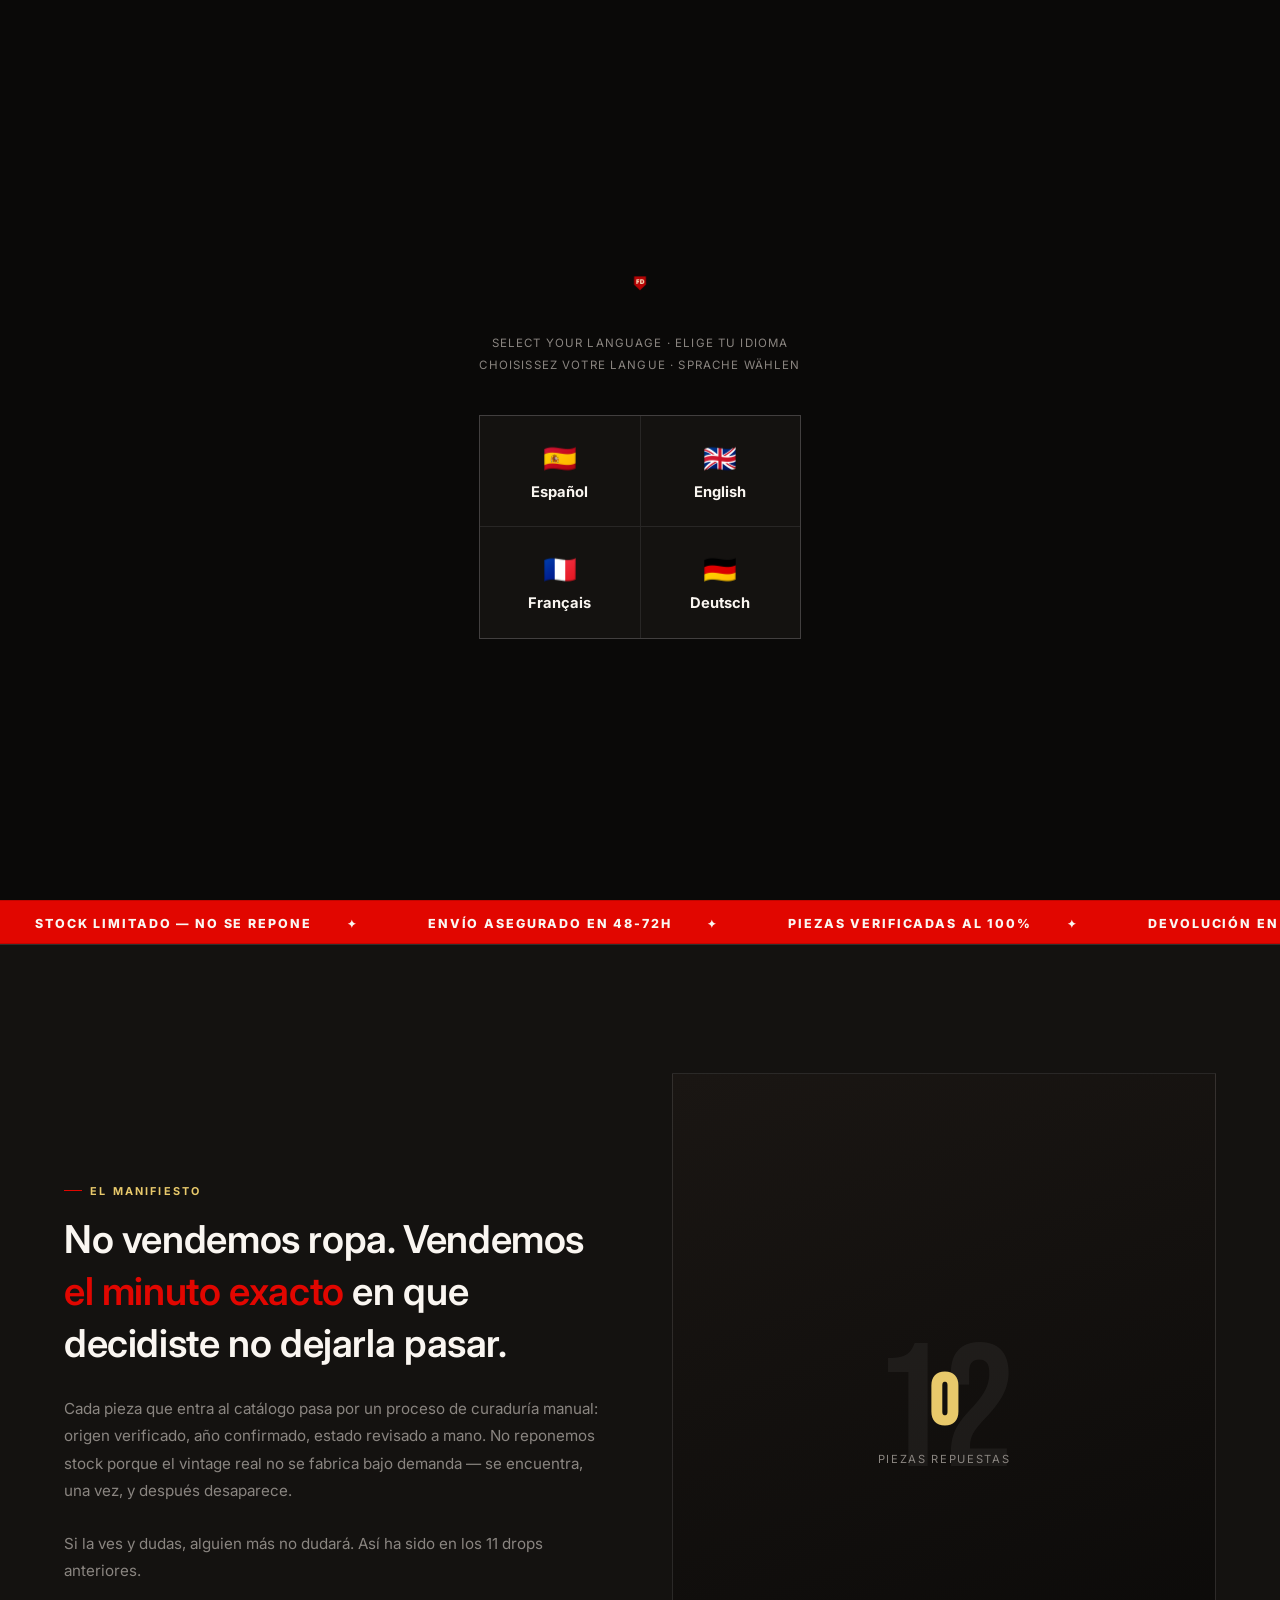
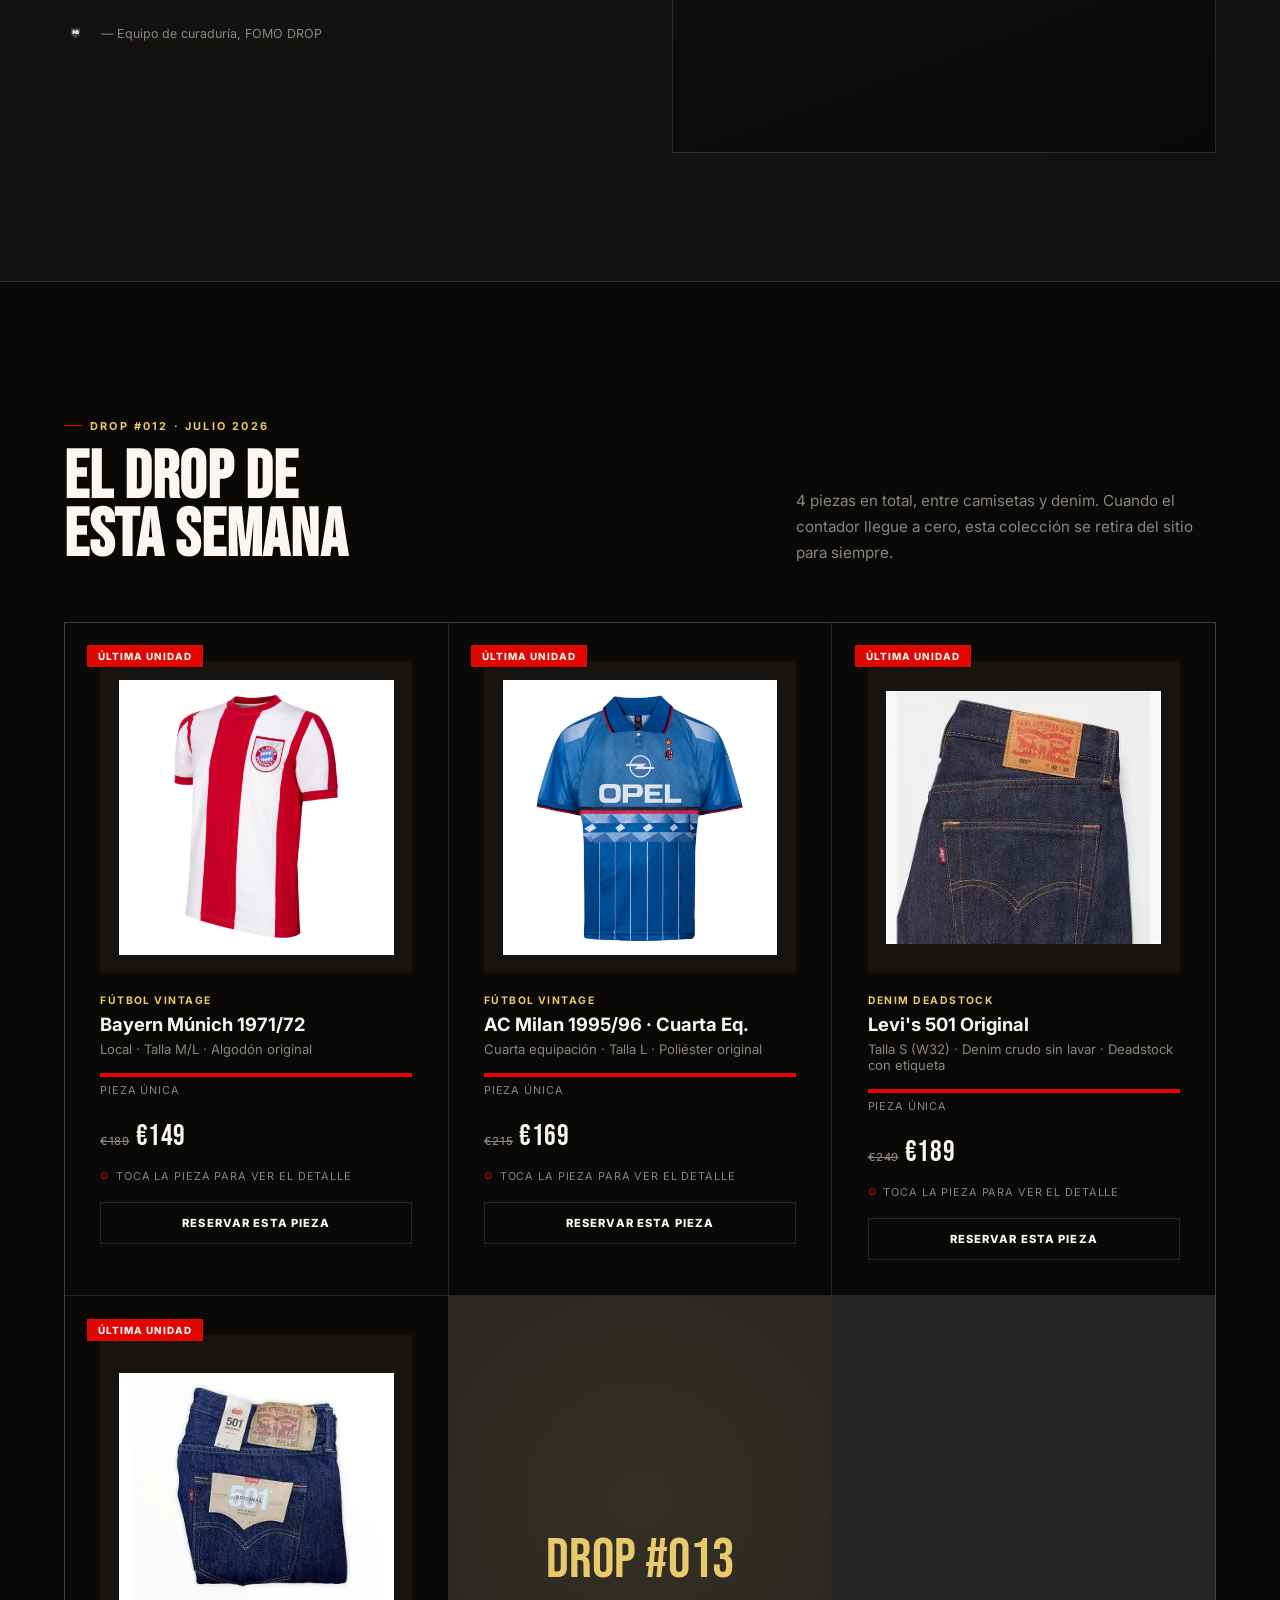
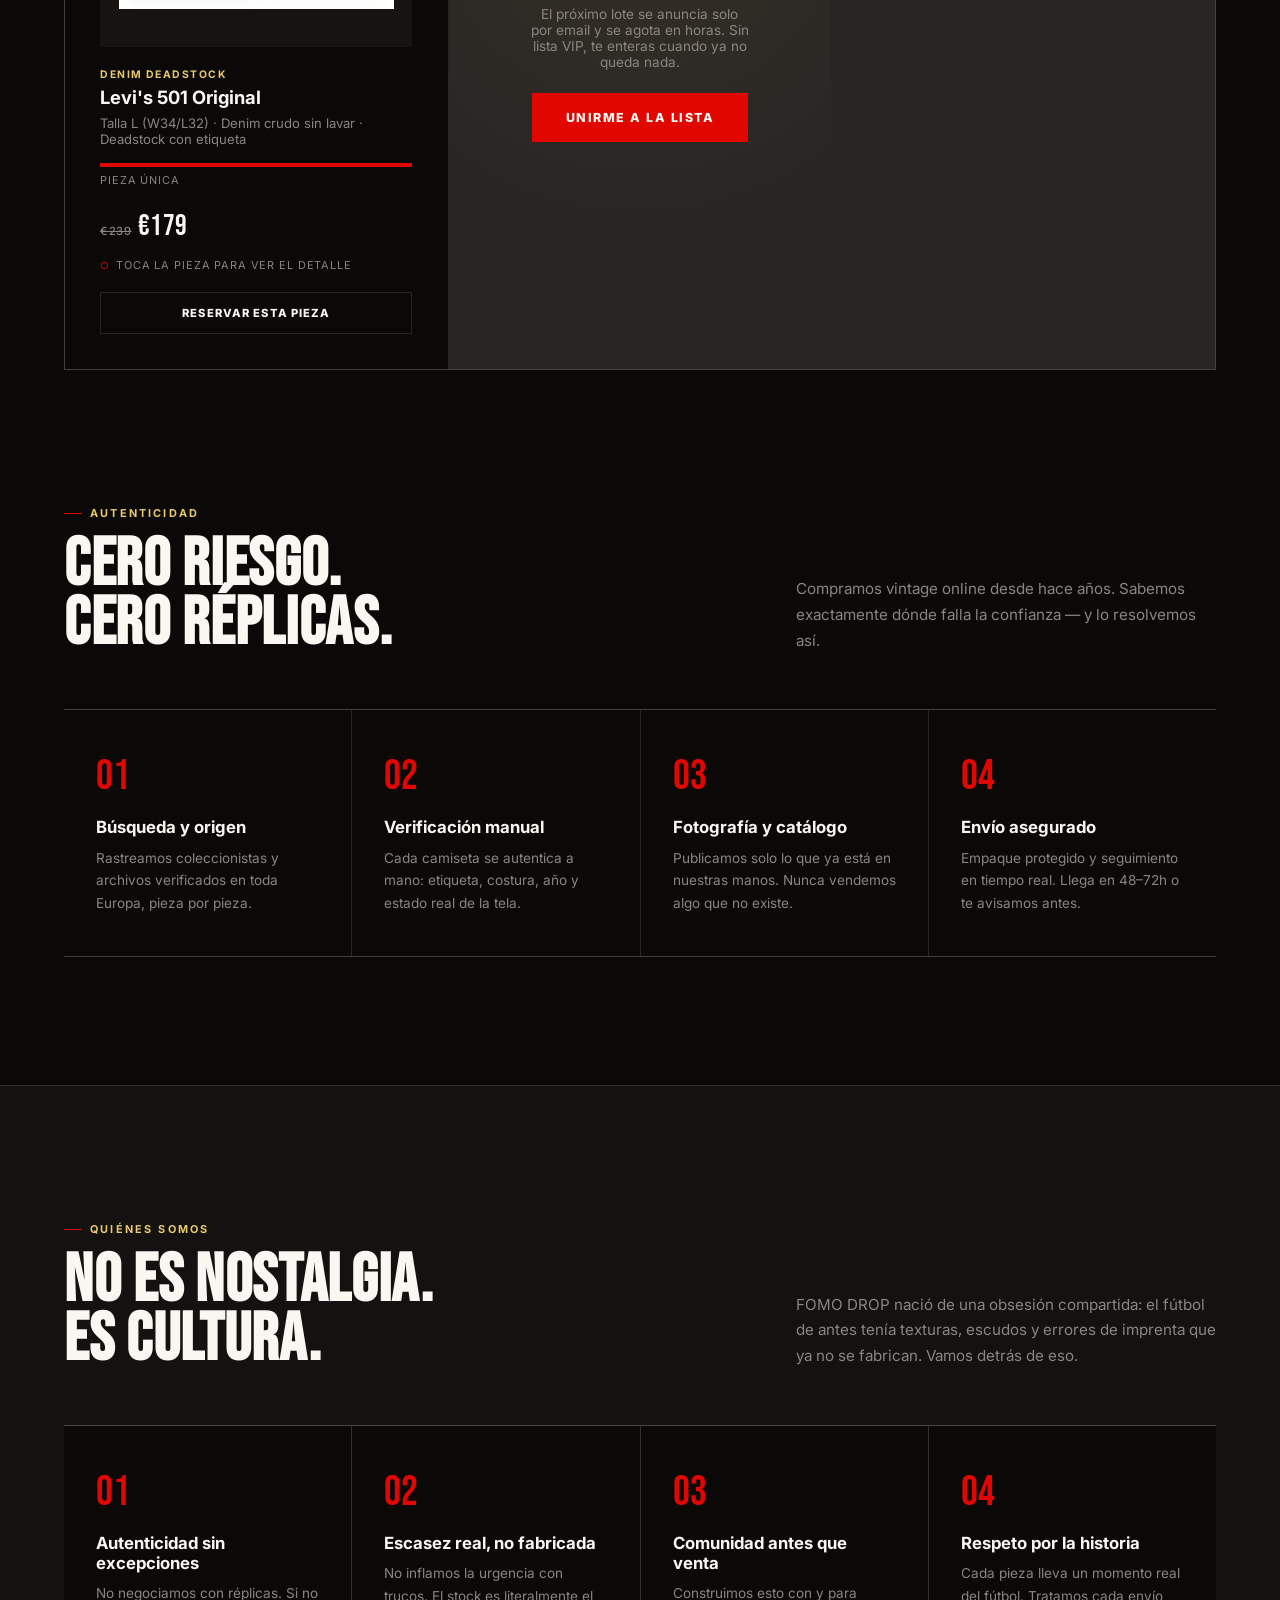
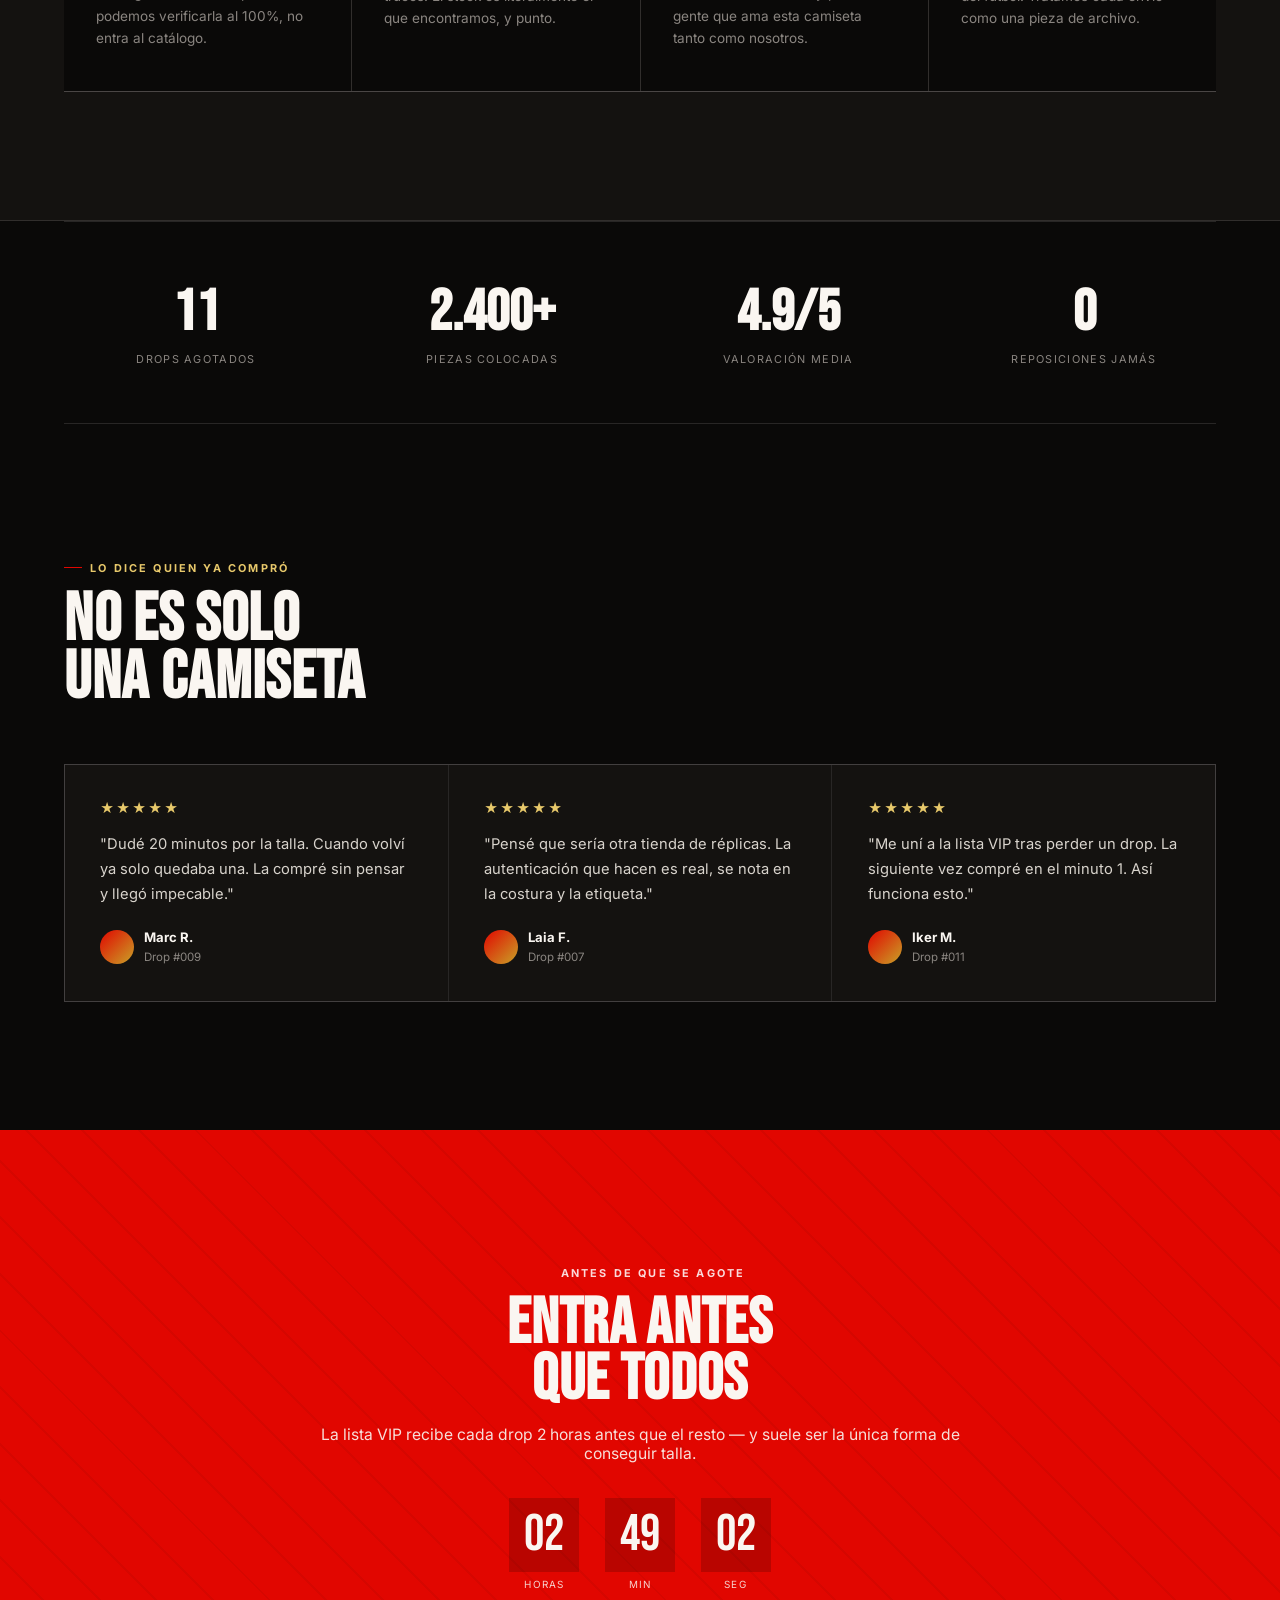
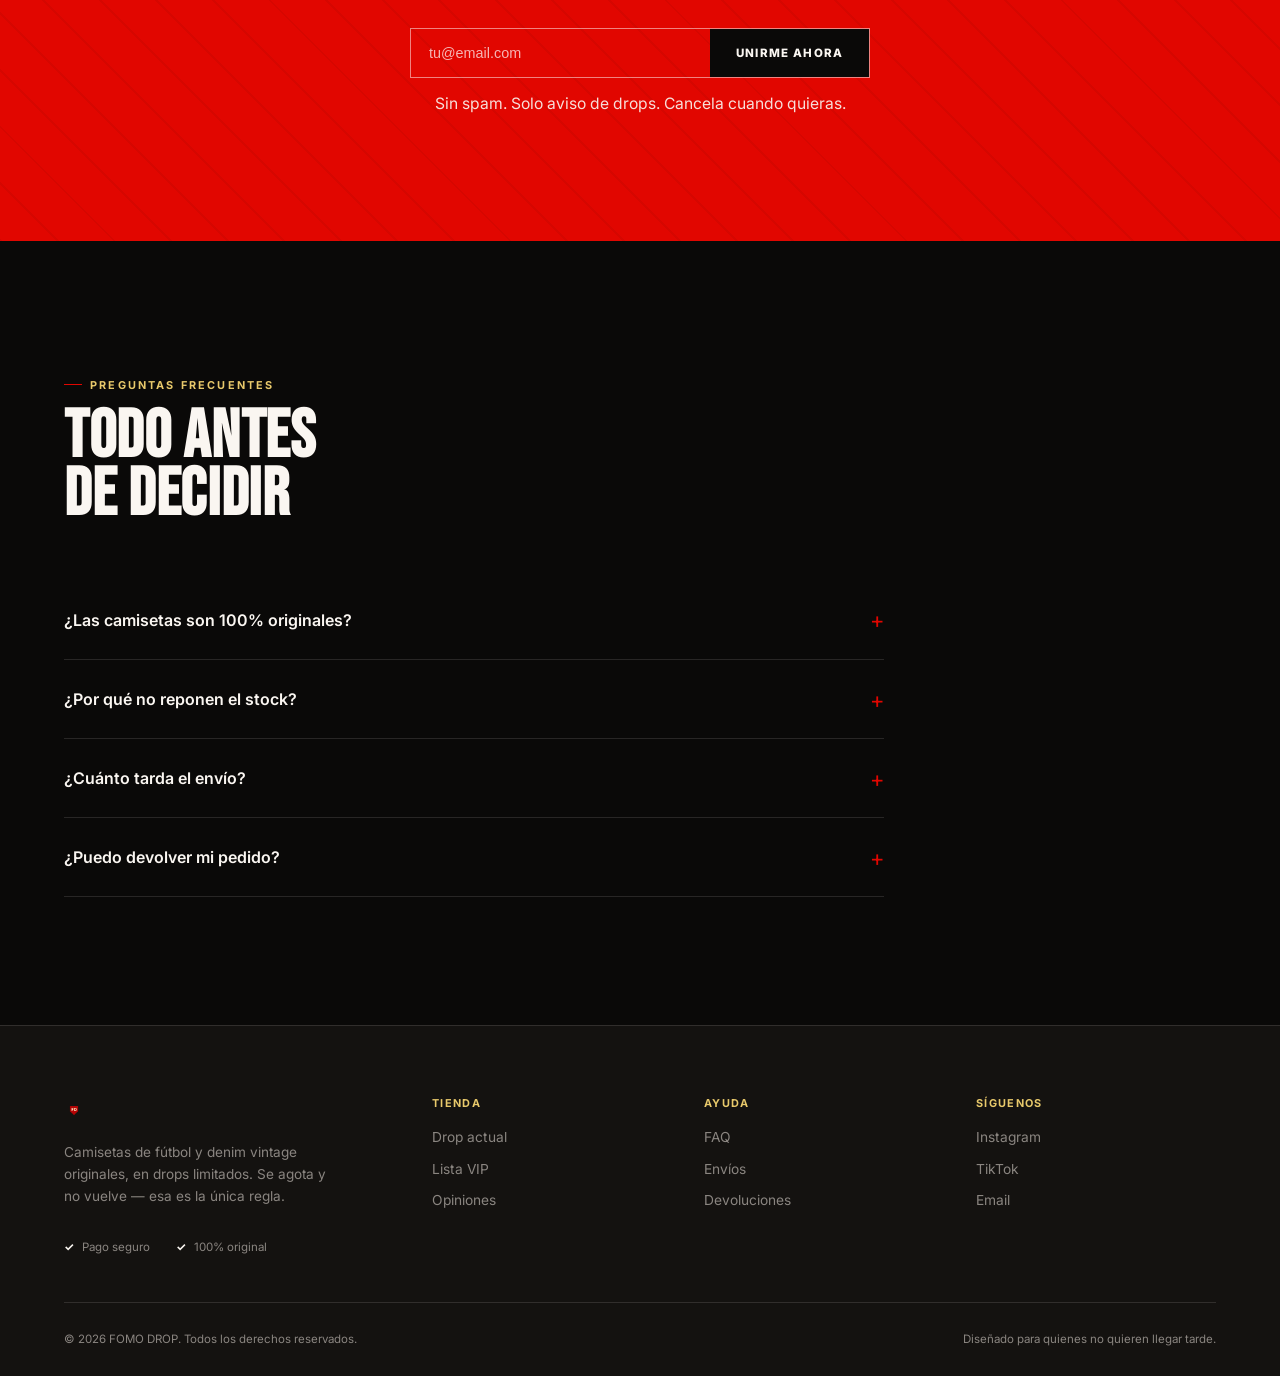
==== commit 2614403f: "SEO: meta tags, structured data, robots.txt, sitemap.xml" ====
--- a/index.html
+++ b/index.html
@@ -3,12 +3,52 @@
 <head>
 <meta charset="UTF-8">
 <meta name="viewport" content="width=device-width, initial-scale=1.0">
-<title>FOMO DROP — Vintage Auténtico. Stock Limitado.</title>
-<meta name="description" content="Camisetas de fútbol y denim vintage originales. Drops limitados, autenticidad verificada. Cuando se agota, no vuelve.">
-<meta property="og:title" content="FOMO DROP — Vintage Auténtico">
-<meta property="og:description" content="Drops limitados de camisetas vintage originales. Se agota y no vuelve.">
-<meta property="og:image" content="img/fomo-promo.jpg">
+<title>FOMO DROP — Camisetas de Fútbol y Denim Vintage Originales | Stock Limitado</title>
+<meta name="description" content="Camisetas de fútbol vintage y denim deadstock originales, verificados pieza por pieza. Drops limitados en España: cuando se agota, no vuelve. Reserva por WhatsApp.">
+<meta name="keywords" content="camisetas de futbol vintage, camisetas retro originales, ropa vintage españa, denim deadstock, levis 501 vintage, camisetas futbol antiguas, streetwear vintage">
+<meta name="robots" content="index, follow">
+<meta name="author" content="FOMO DROP">
+<link rel="canonical" href="https://ayoubgk12-maker.github.io/fomo-drop-/">
+
+<meta property="og:type" content="website">
+<meta property="og:url" content="https://ayoubgk12-maker.github.io/fomo-drop-/">
+<meta property="og:site_name" content="FOMO DROP">
+<meta property="og:locale" content="es_ES">
+<meta property="og:title" content="FOMO DROP — Camisetas de Fútbol y Denim Vintage Originales">
+<meta property="og:description" content="Drops limitados de camisetas de fútbol y denim vintage originales. Autenticidad verificada. Se agota y no vuelve.">
+<meta property="og:image" content="https://ayoubgk12-maker.github.io/fomo-drop-/img/fomo-promo.jpg">
+<meta property="og:image:width" content="1200">
+<meta property="og:image:height" content="630">
+
+<meta name="twitter:card" content="summary_large_image">
+<meta name="twitter:title" content="FOMO DROP — Camisetas de Fútbol y Denim Vintage Originales">
+<meta name="twitter:description" content="Drops limitados de camisetas de fútbol y denim vintage originales. Autenticidad verificada. Se agota y no vuelve.">
+<meta name="twitter:image" content="https://ayoubgk12-maker.github.io/fomo-drop-/img/fomo-promo.jpg">
+
 <link rel="icon" href="img/logo.png" type="image/png">
+
+<script type="application/ld+json">
+{
+  "@context": "https://schema.org",
+  "@type": "Organization",
+  "name": "FOMO DROP",
+  "url": "https://ayoubgk12-maker.github.io/fomo-drop-/",
+  "logo": "https://ayoubgk12-maker.github.io/fomo-drop-/img/logo.png",
+  "description": "Camisetas de fútbol y denim vintage originales, en drops limitados. Autenticidad verificada pieza por pieza.",
+  "sameAs": [
+    "https://instagram.com/fomodrop",
+    "https://tiktok.com/@fomodrop"
+  ]
+}
+</script>
+<script type="application/ld+json">
+{
+  "@context": "https://schema.org",
+  "@type": "WebSite",
+  "name": "FOMO DROP",
+  "url": "https://ayoubgk12-maker.github.io/fomo-drop-/"
+}
+</script>
 <style>
 @import url('https://fonts.googleapis.com/css2?family=Bebas+Neue&family=Inter:wght@400;500;600;700;800;900&display=swap');
 
@@ -814,6 +854,7 @@
 
   const t=translations[lang];
   let totalStock=0;
+  const ldProducts=[];
 
   products.forEach(p=>{
     const stock=Number(p.stock)||1;
@@ -831,6 +872,7 @@
     const priceStr='€'+p.precio;
     const oldPriceStr=p.precioAntes?('€'+p.precioAntes):'';
     const wa=buildWaLink(lang,name,size,p.precio);
+    const imgAlt=cat+' — '+name;
 
     const card=document.createElement('div');
     card.className='card card--shop';
@@ -846,7 +888,7 @@
     card.dataset.wa=wa;
     card.innerHTML=
       '<span class="card__badge">'+badge+'</span>'+
-      '<div class="card__img-wrap"><img src="'+p.imagen+'" alt="'+name+'"></div>'+
+      '<div class="card__img-wrap"><img src="'+p.imagen+'" alt="'+imgAlt+'" loading="lazy"></div>'+
       '<span class="card__cat">'+cat+'</span>'+
       '<h3 class="card__name">'+name+'</h3>'+
       '<p class="card__meta">'+resumen+'</p>'+
@@ -854,6 +896,24 @@
       '<div class="card__row"><span class="card__price">'+(oldPriceStr?'<small>'+oldPriceStr+'</small>':'')+priceStr+'</span></div>'+
       '<p class="card__hint">'+t.product_hint+'</p>'+
       '<a class="card__cta" href="'+wa+'" target="_blank" rel="noopener">'+t.product_reserve+'</a>';
+
+    ldProducts.push({
+      "@context":"https://schema.org",
+      "@type":"Product",
+      "name":name,
+      "image":['https://ayoubgk12-maker.github.io/fomo-drop-/'+p.imagen],
+      "description":desc,
+      "sku":p.id,
+      "category":cat,
+      "offers":{
+        "@type":"Offer",
+        "url":"https://ayoubgk12-maker.github.io/fomo-drop-/#drop",
+        "priceCurrency":"EUR",
+        "price":p.precio,
+        "availability":"https://schema.org/InStock",
+        "itemCondition":"https://schema.org/UsedCondition"
+      }
+    });
 
     card.addEventListener('click',(e)=>{
       if(e.target.closest('.card__cta')) return;
@@ -882,6 +942,15 @@
   if(heroNum) heroNum.textContent=totalStock;
   const dropDescEl=document.querySelector('[data-i18n="drop_desc"]');
   if(dropDescEl&&t.drop_desc) dropDescEl.textContent=t.drop_desc.replace('{n}',totalStock);
+
+  document.querySelectorAll('script.ld-product').forEach(s=>s.remove());
+  ldProducts.forEach(obj=>{
+    const s=document.createElement('script');
+    s.type='application/ld+json';
+    s.className='ld-product';
+    s.textContent=JSON.stringify(obj);
+    document.head.appendChild(s);
+  });
 }
 
 function applyLanguage(lang){
